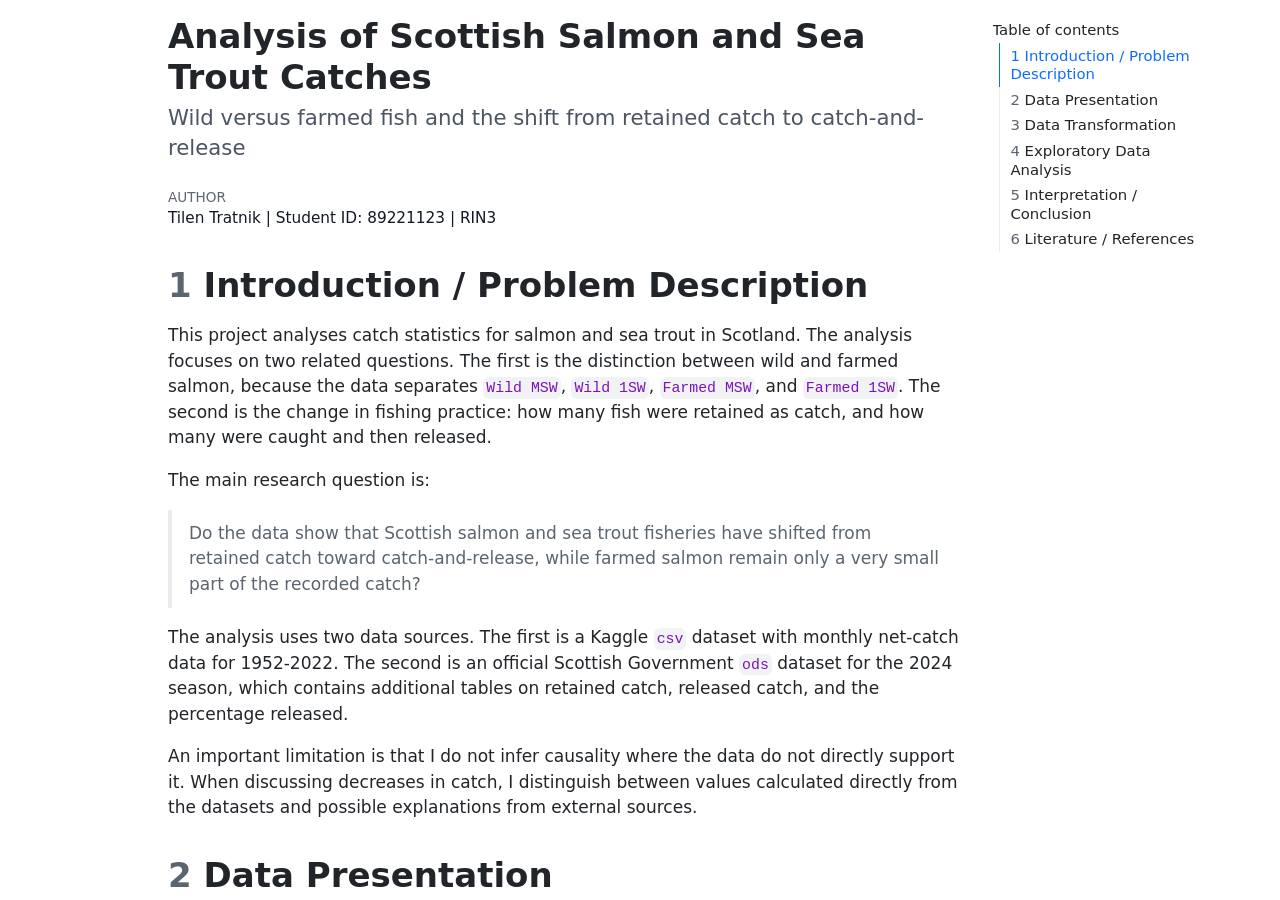
==== Project/index.html @ 64d8a629 "main-changes for netlify" ====
<!doctype html>
<html lang="en">
<head>
  <meta charset="utf-8">
  <meta name="viewport" content="width=device-width, initial-scale=1">
  <meta http-equiv="refresh" content="0; url=Project.html">
  <link rel="canonical" href="Project.html">
  <title>Analysis of Scottish Salmon and Sea Trout Catches</title>
</head>
<body>
  <p>Opening <a href="Project.html">Analysis of Scottish Salmon and Sea Trout Catches</a>.</p>
</body>
</html>
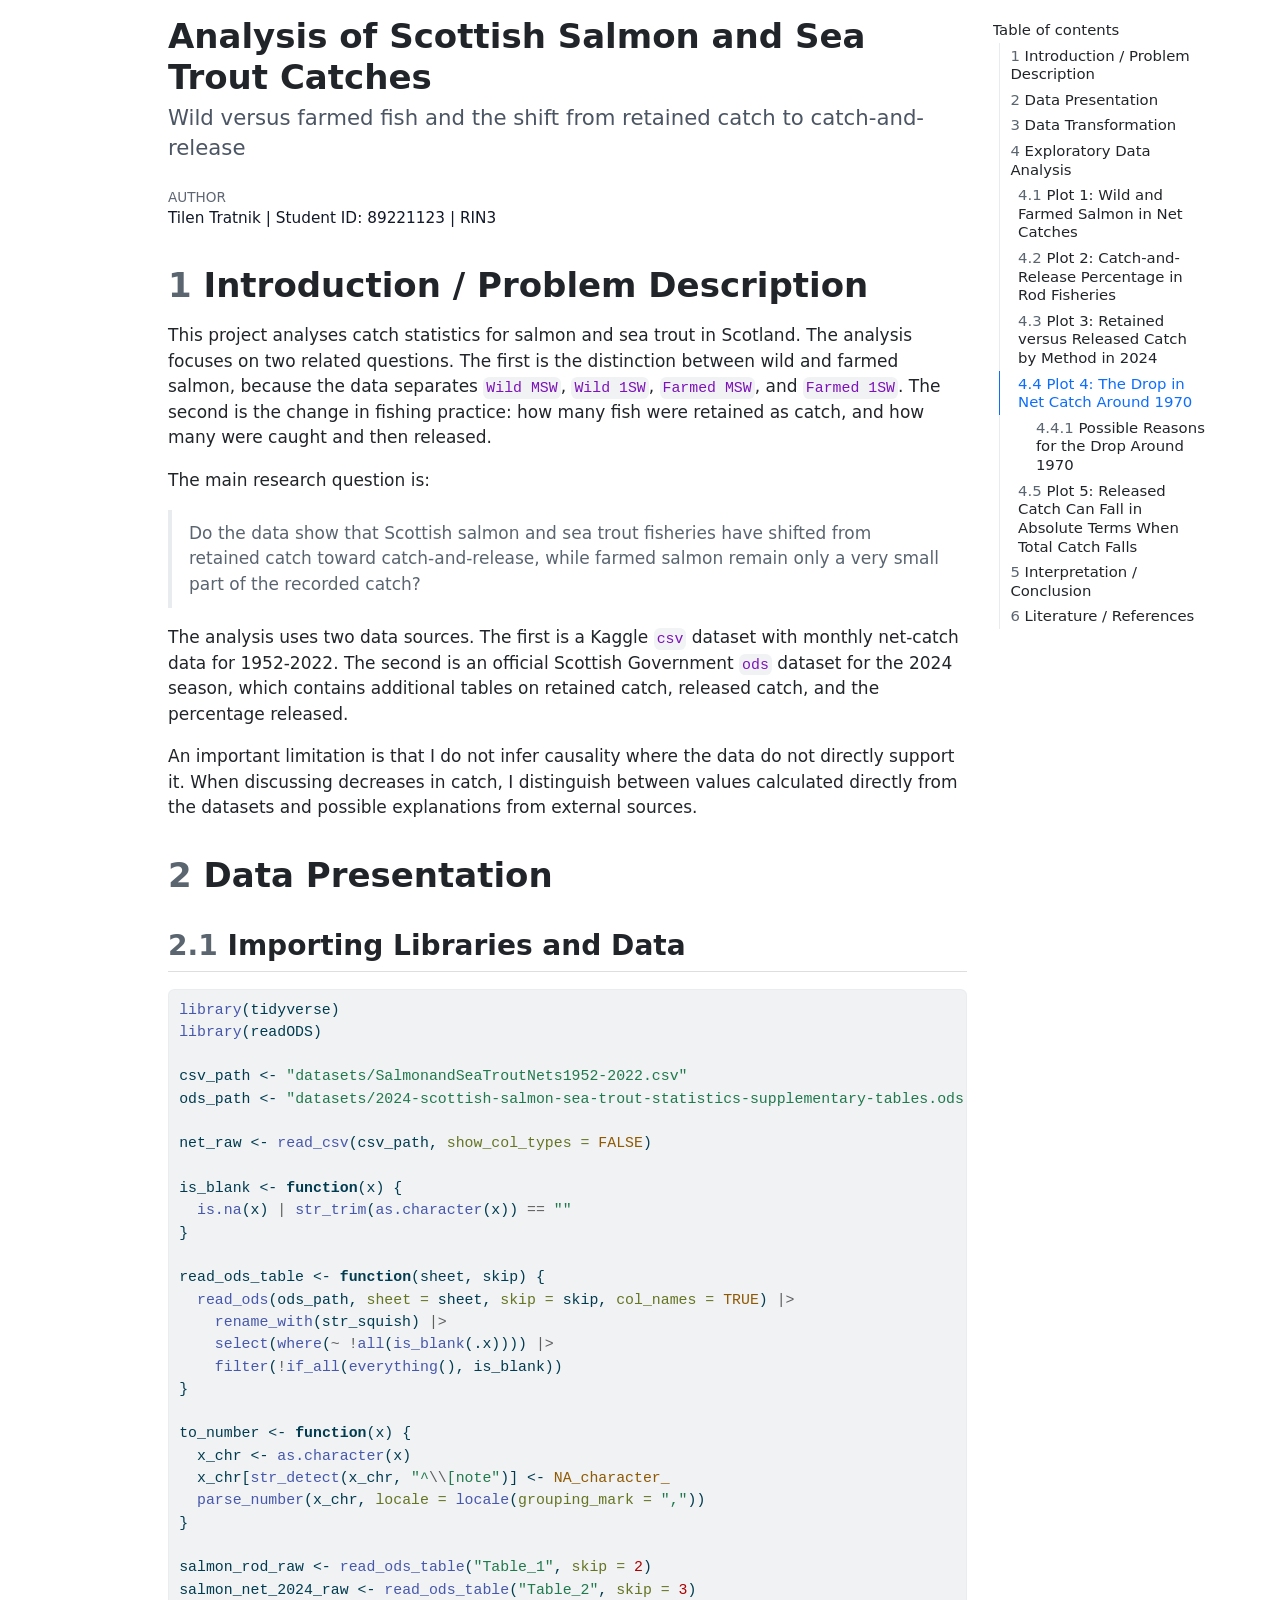
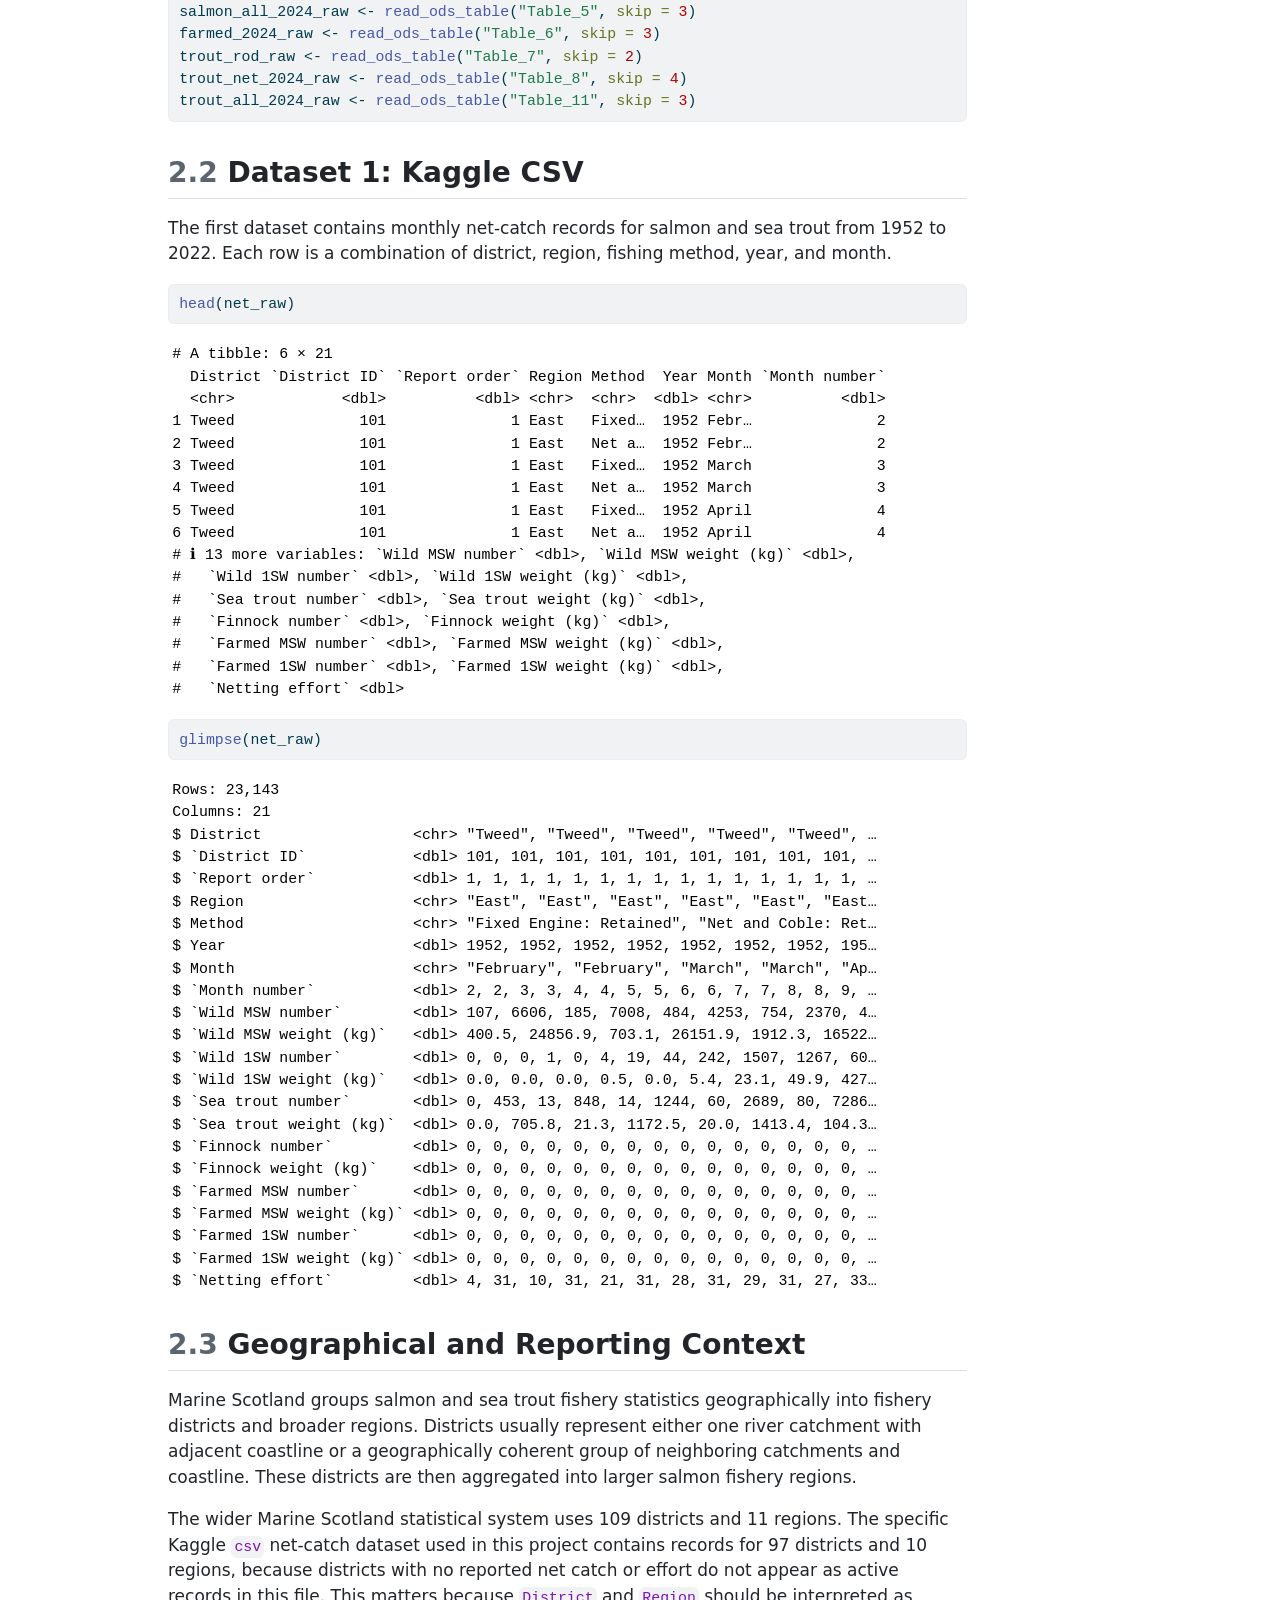
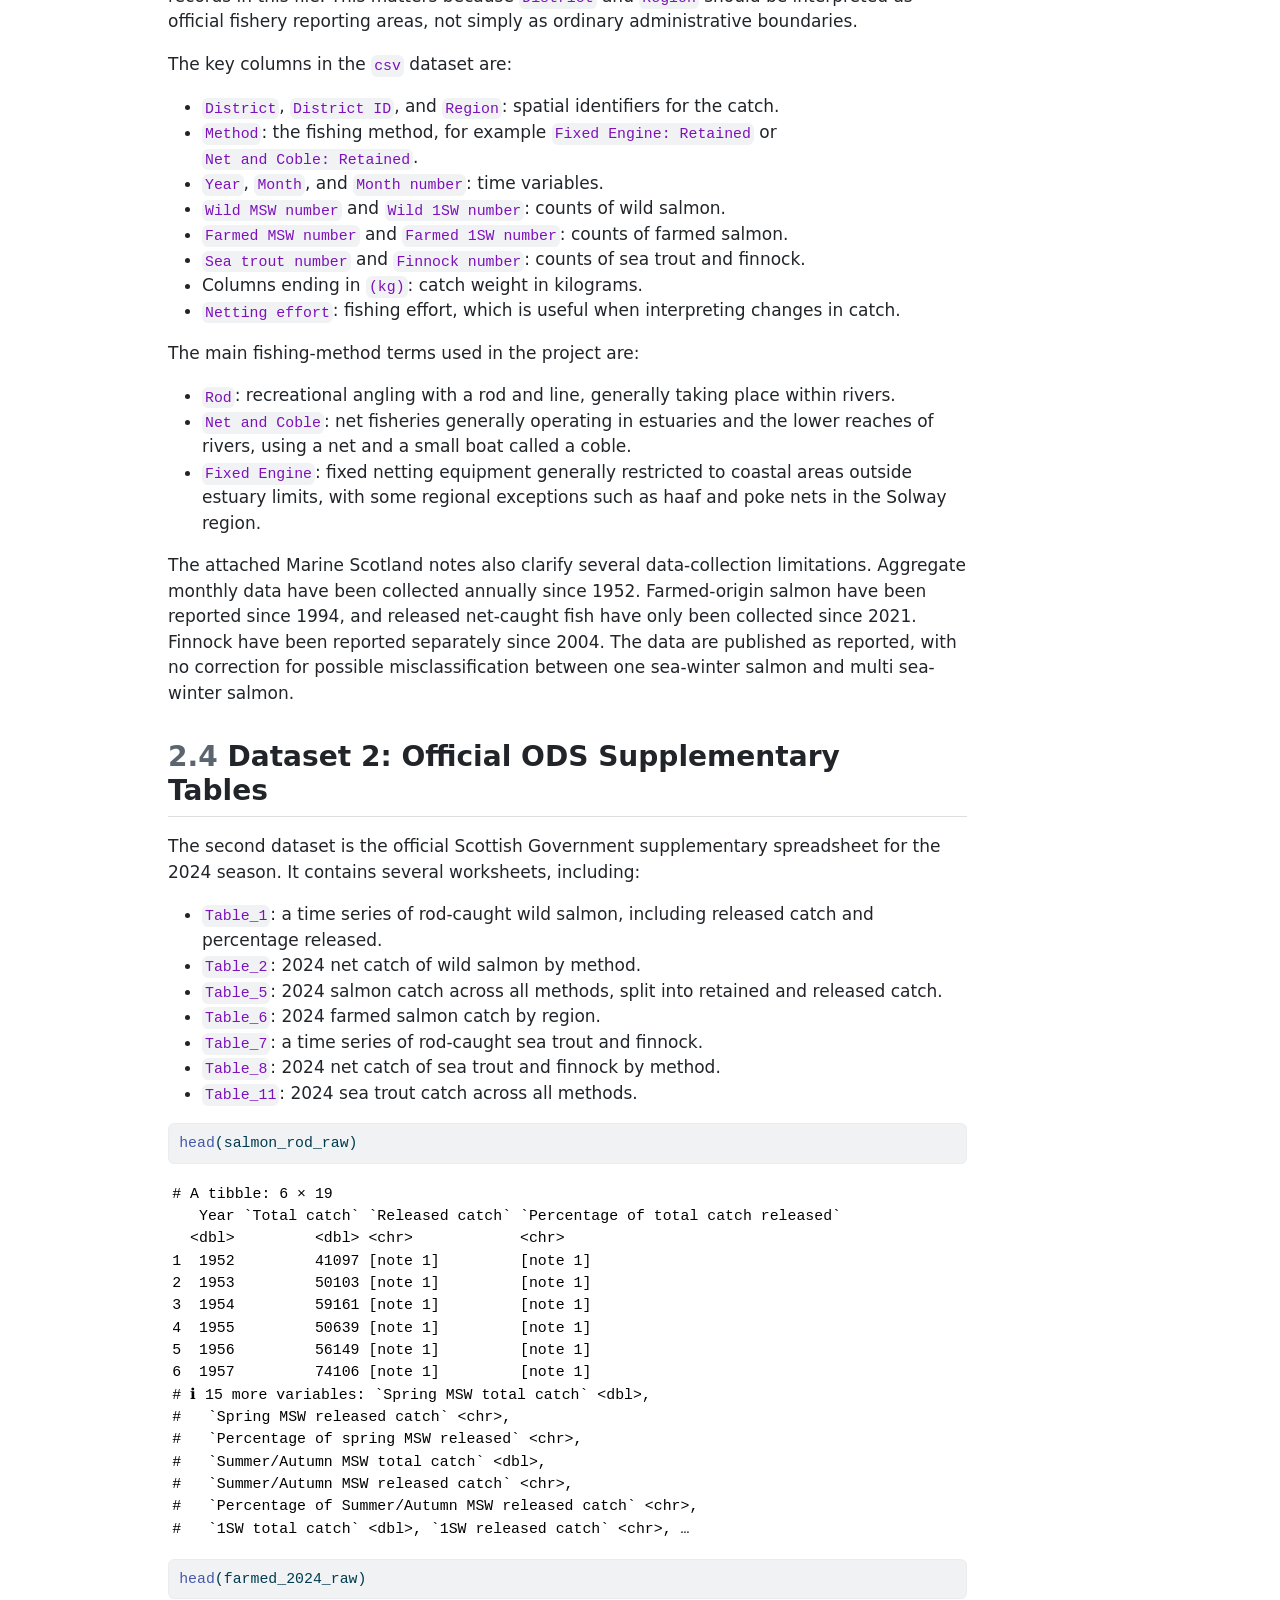
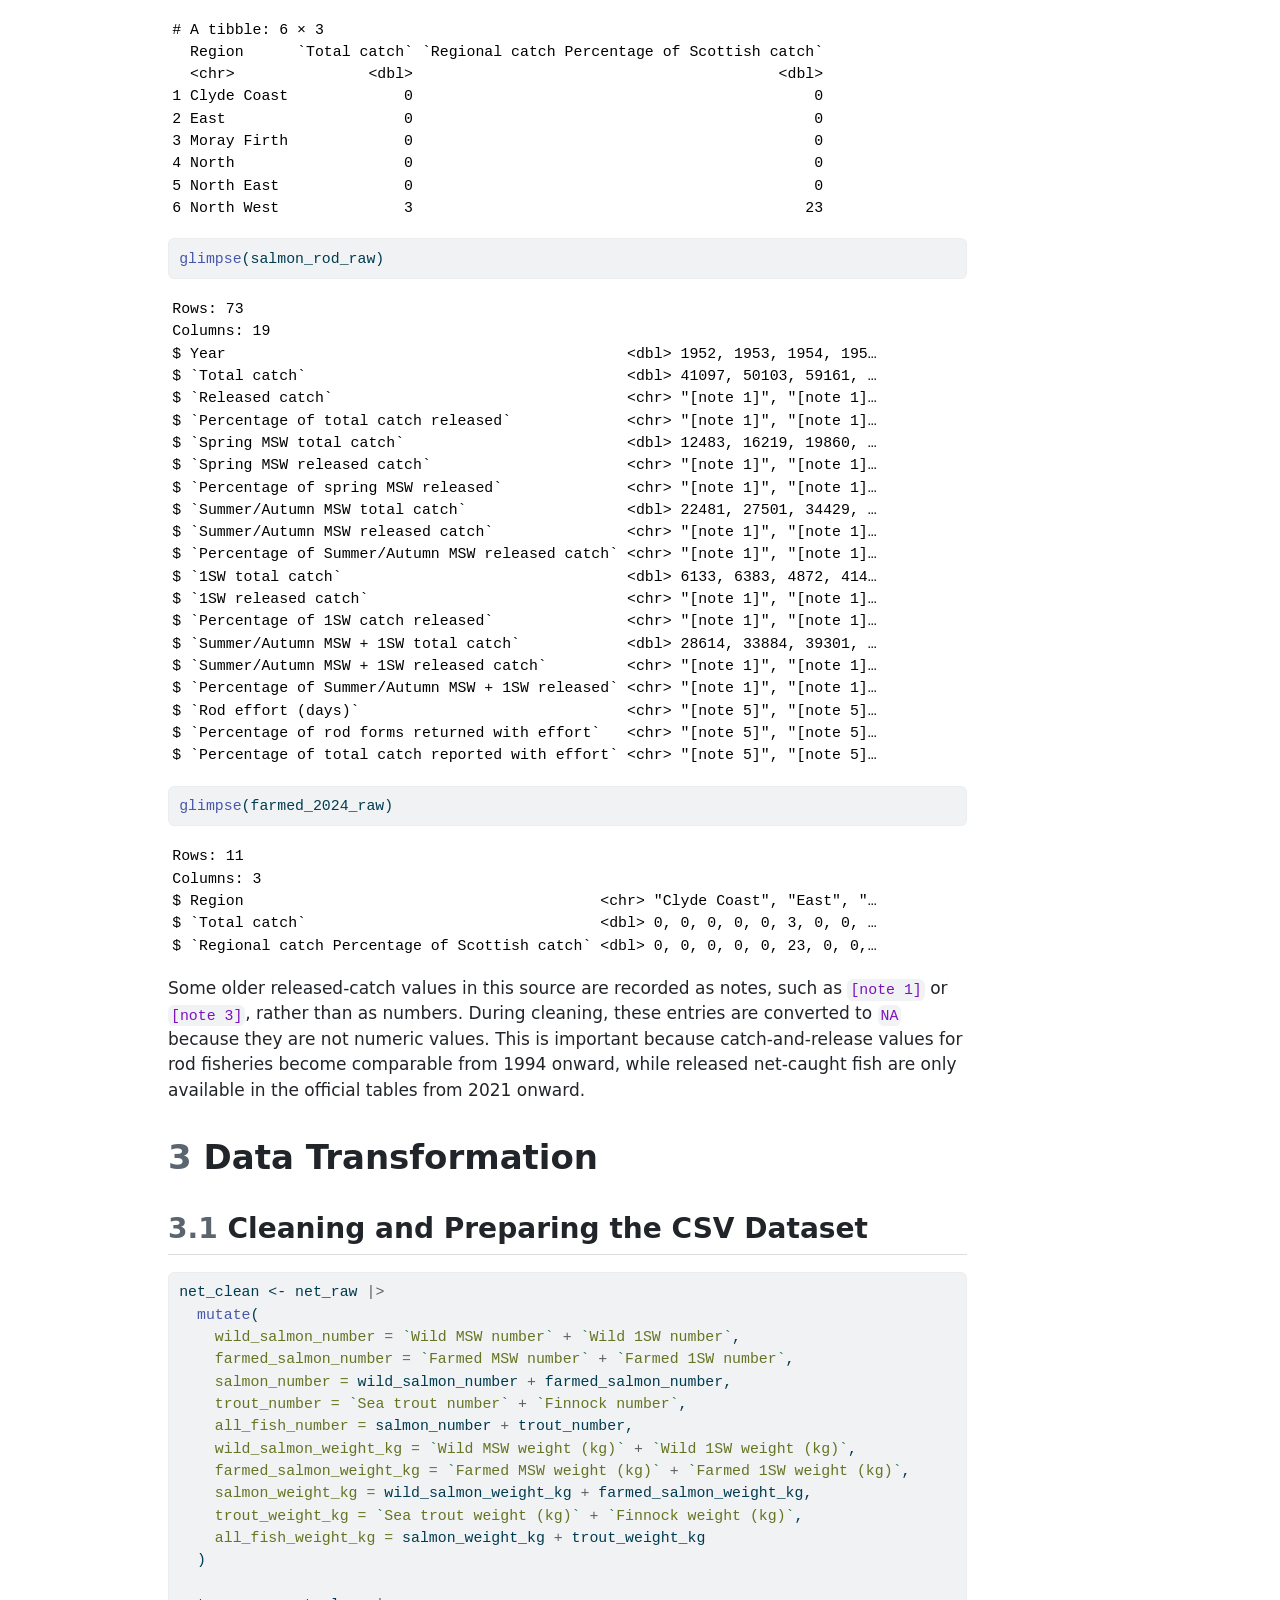
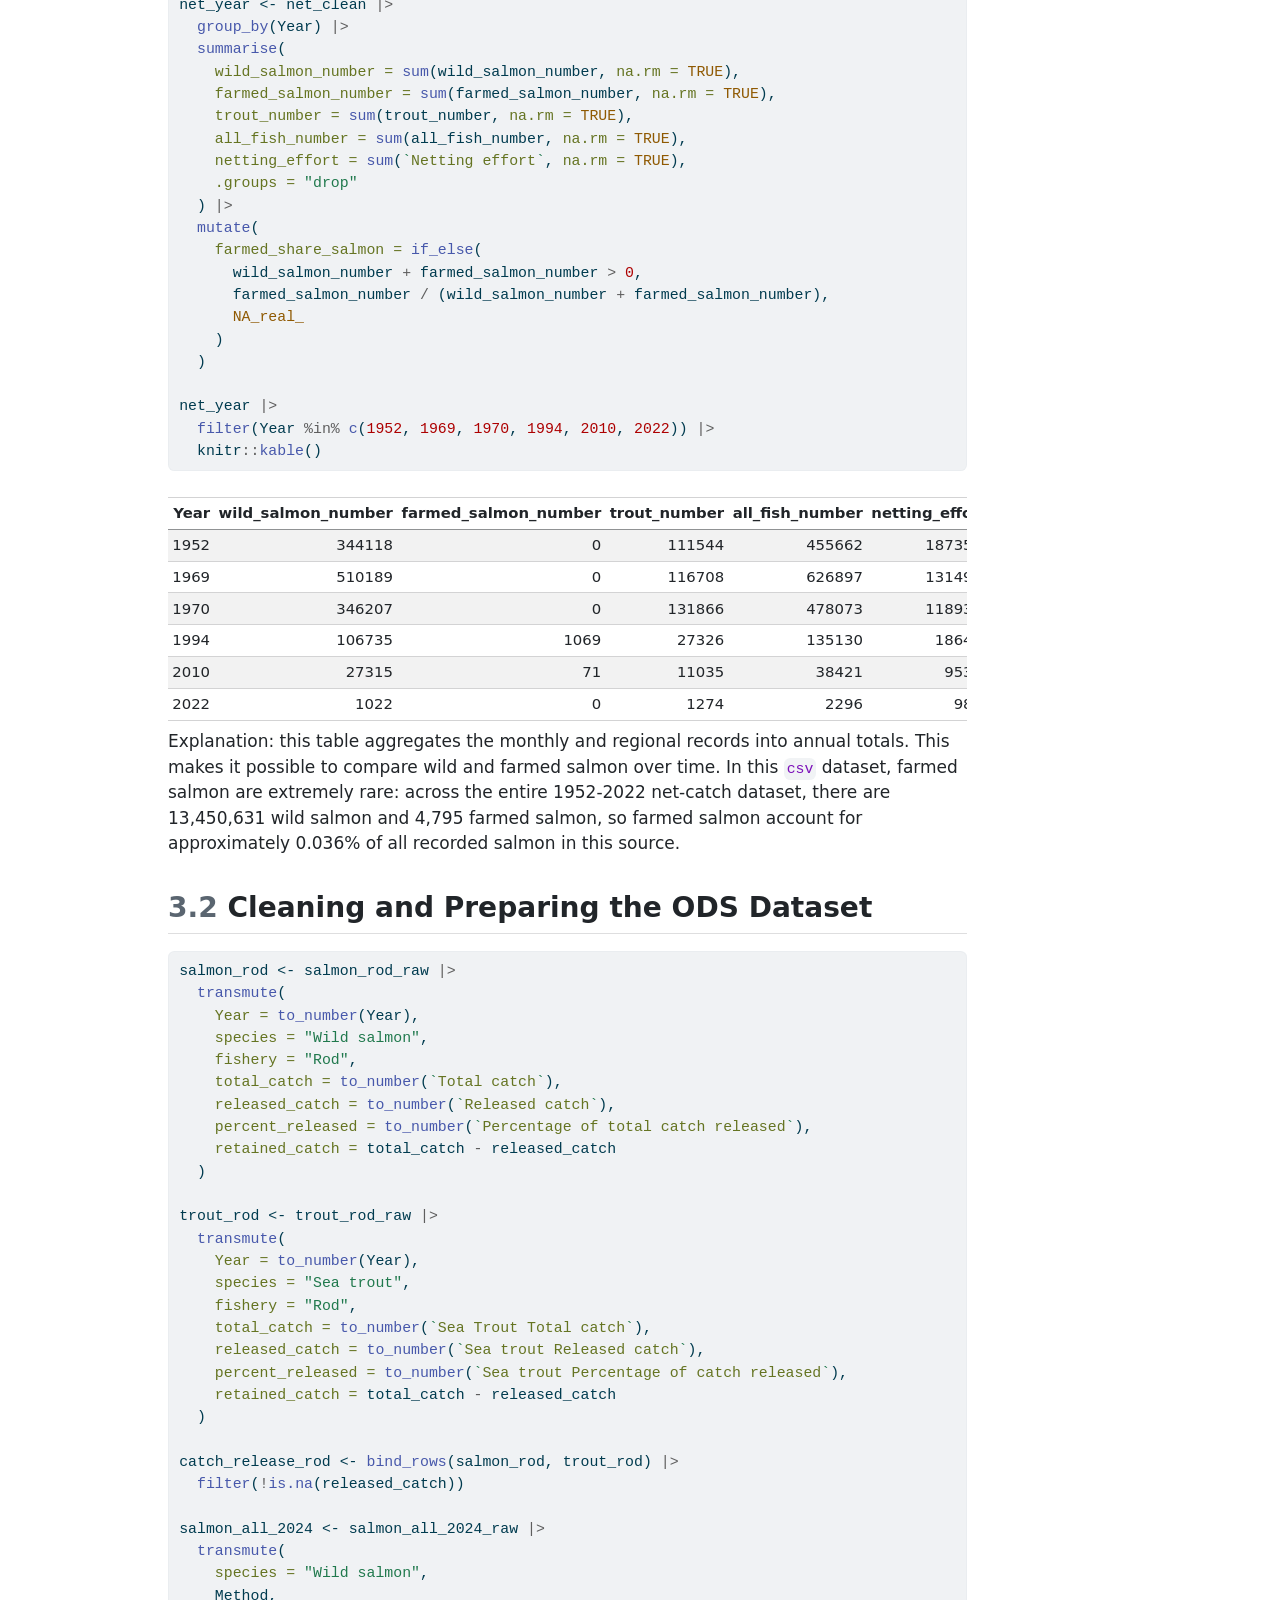
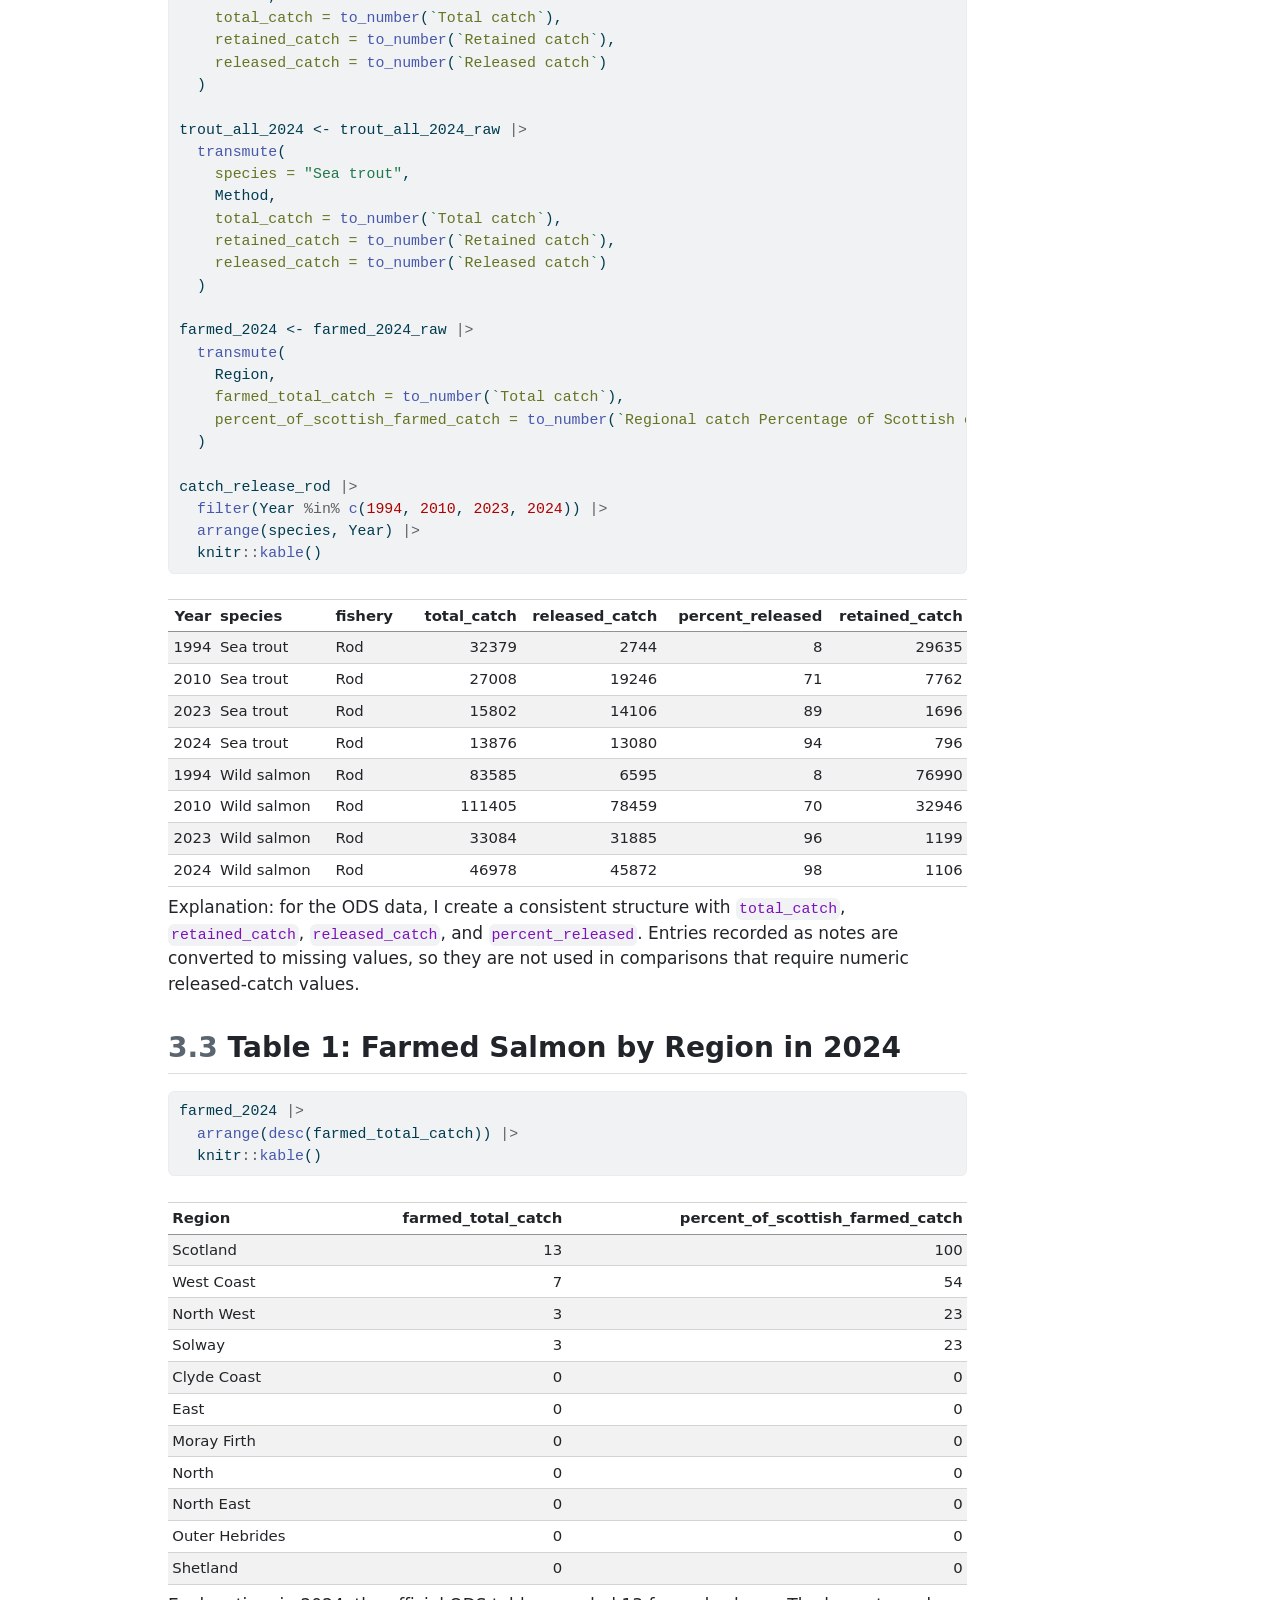
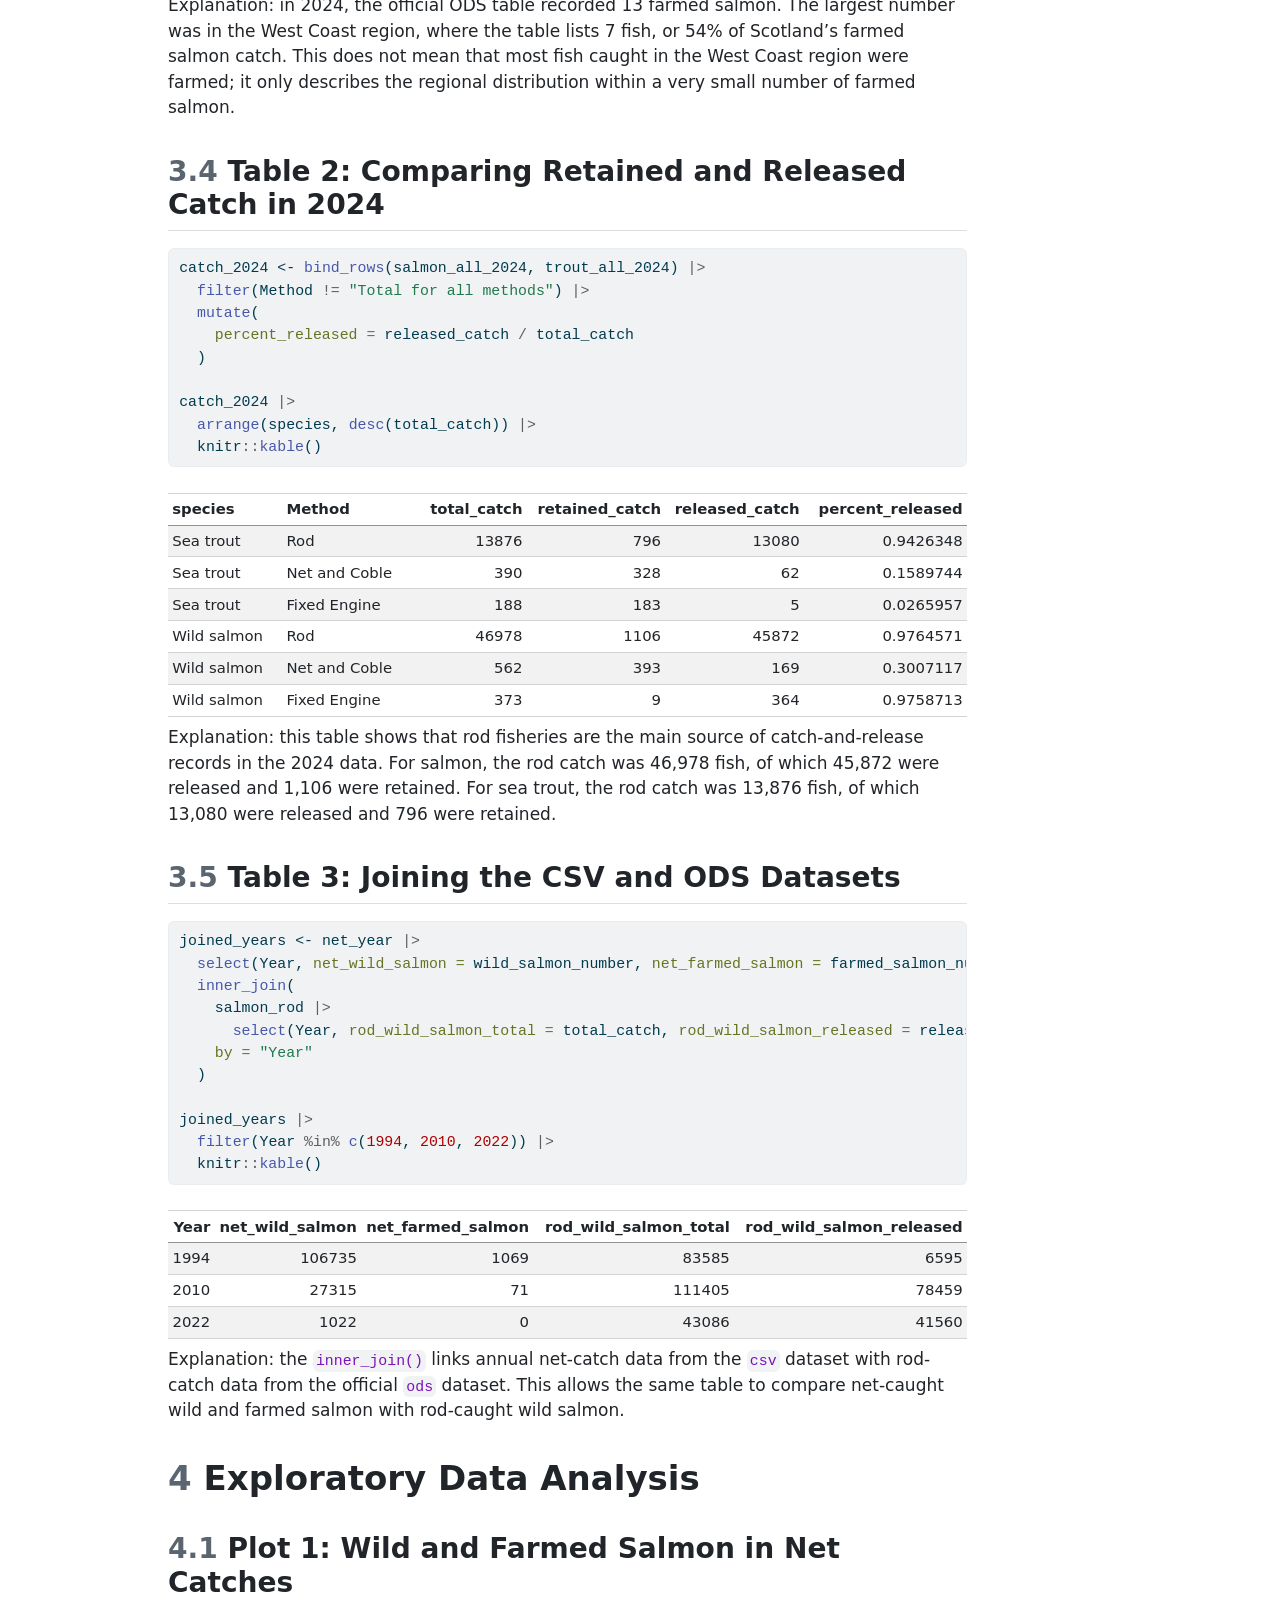
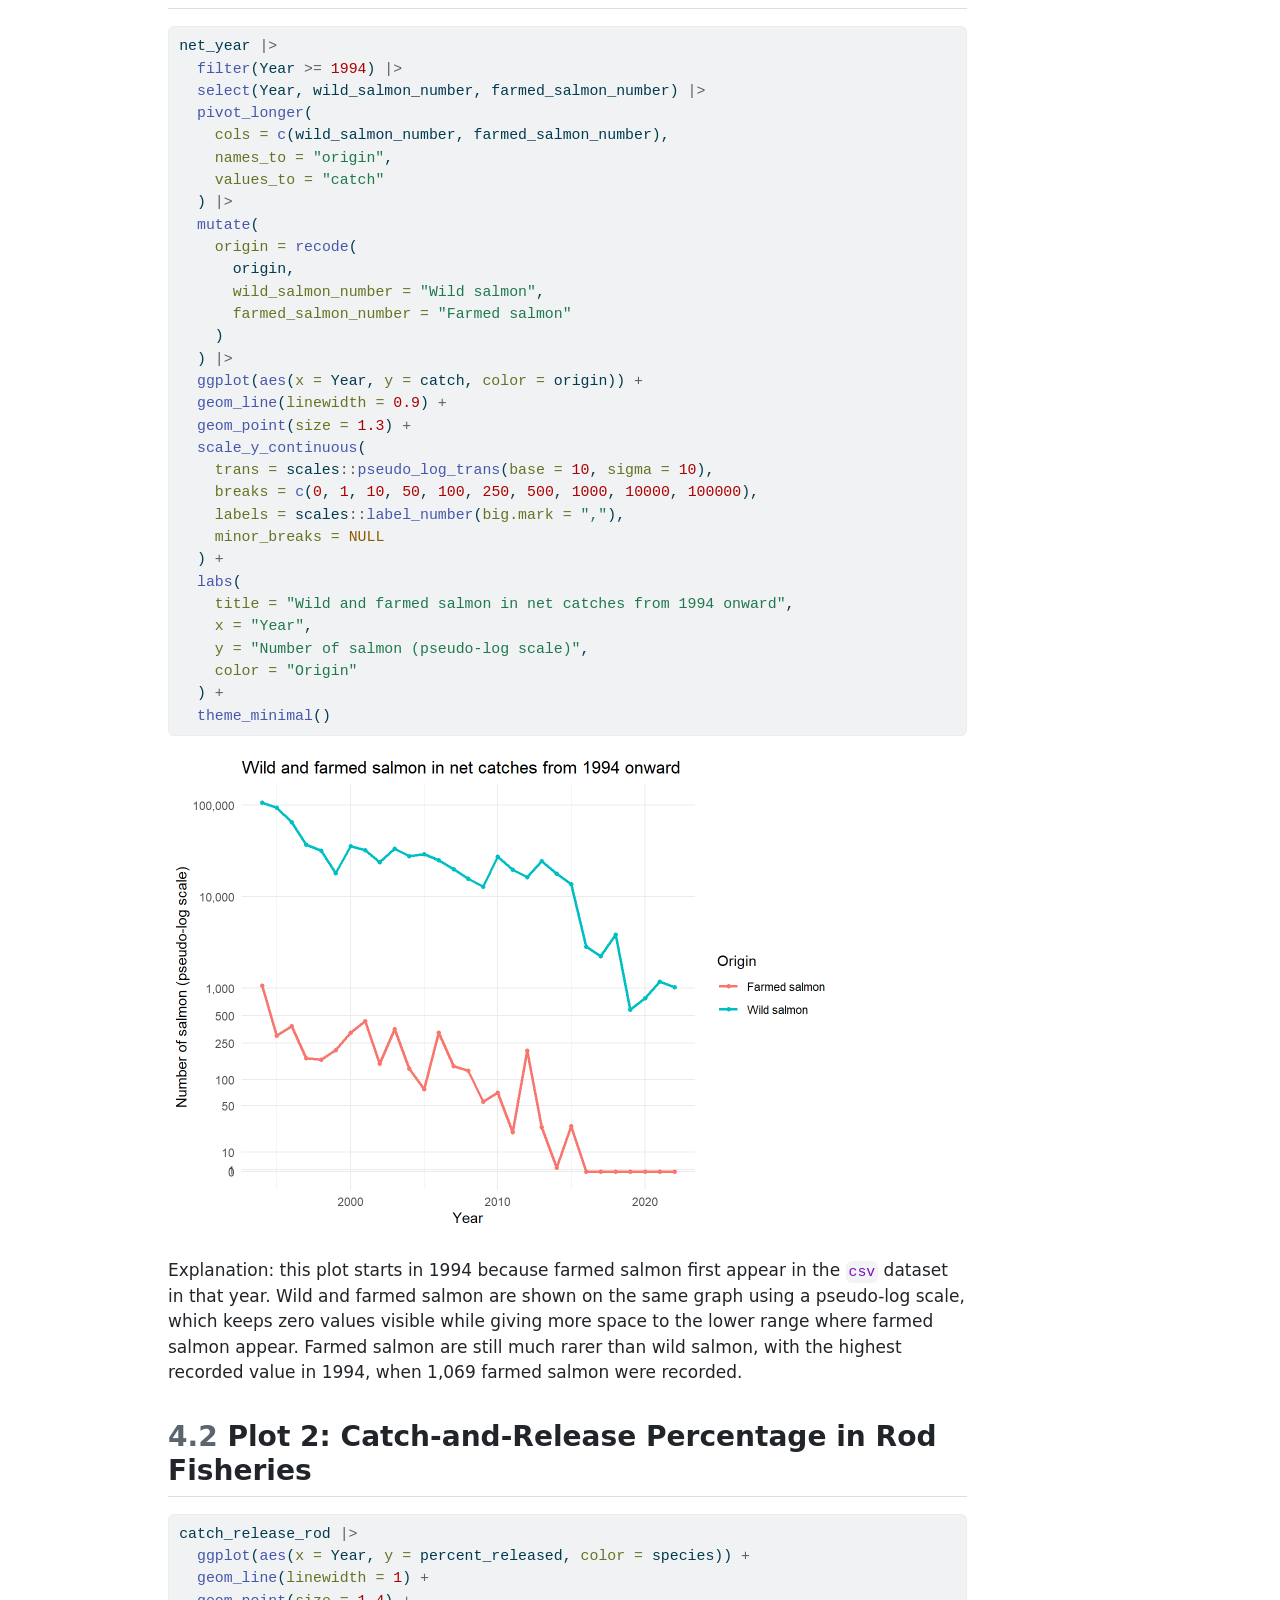
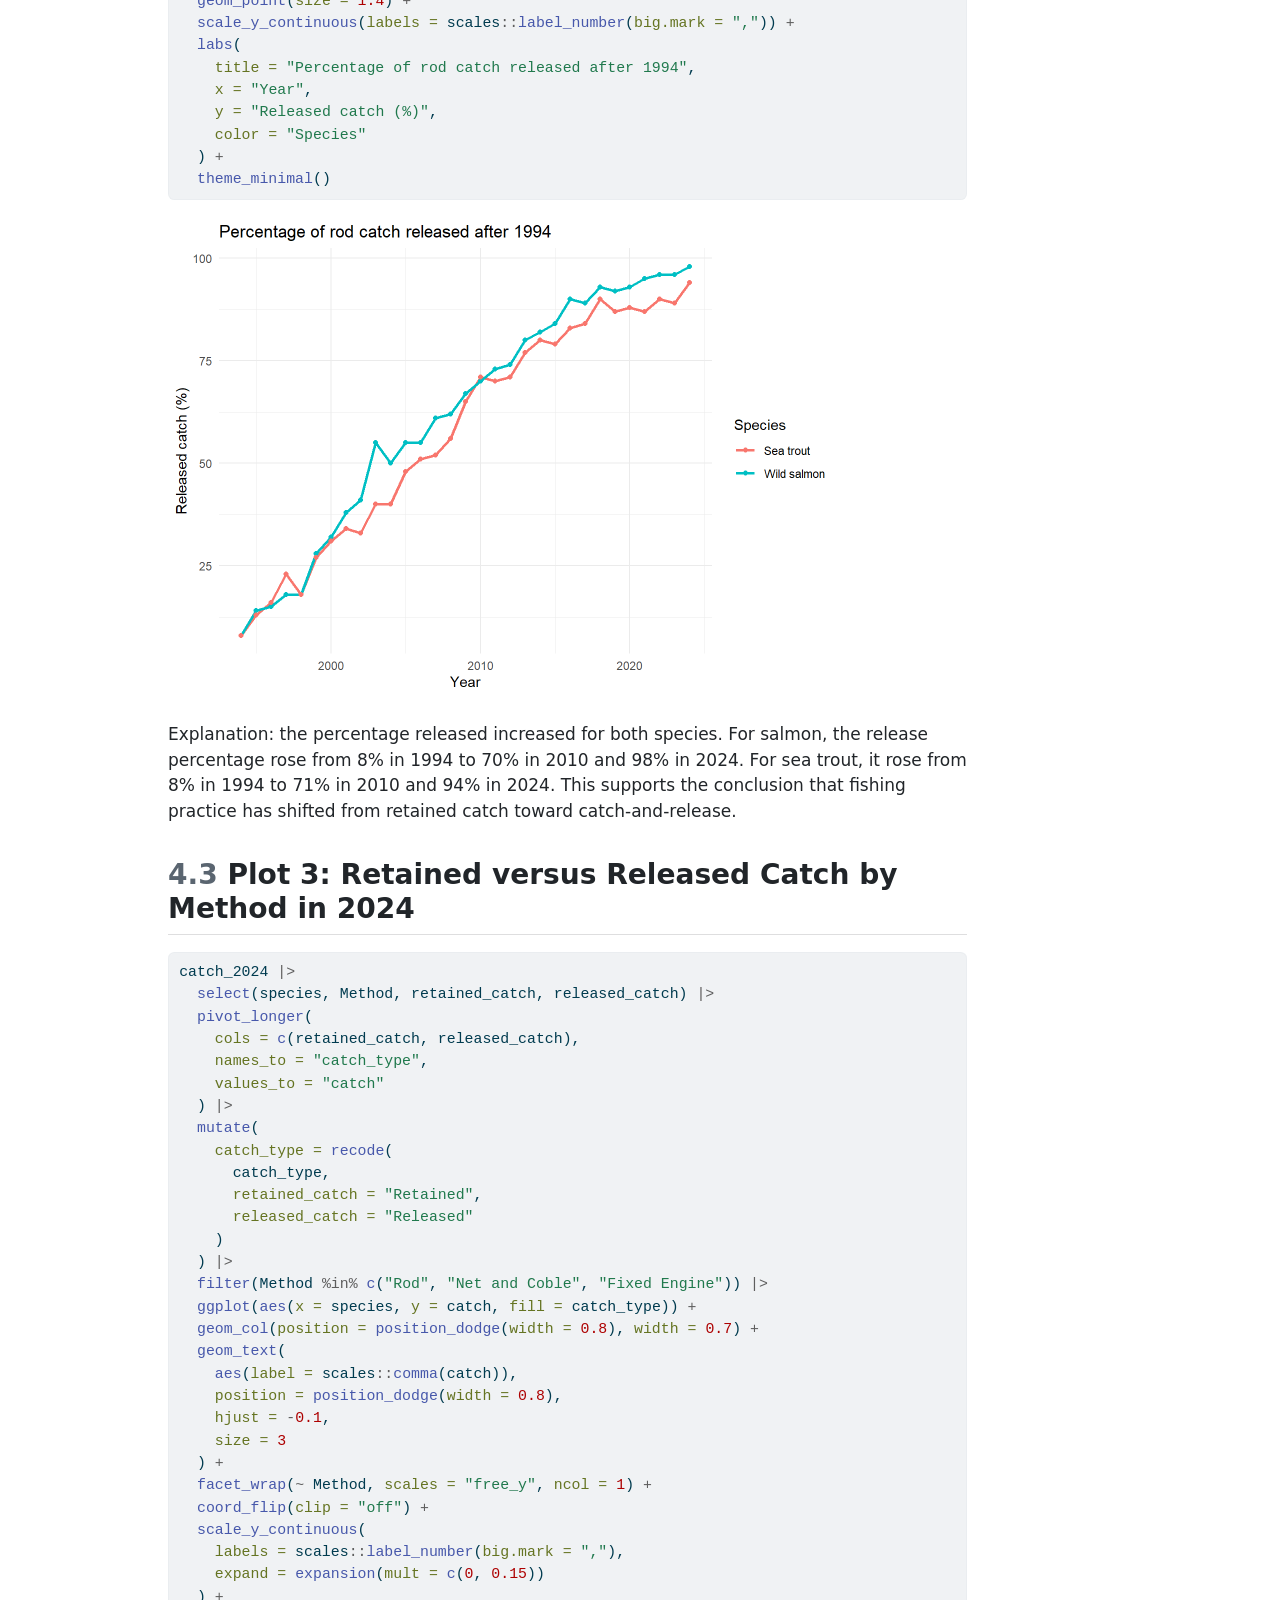
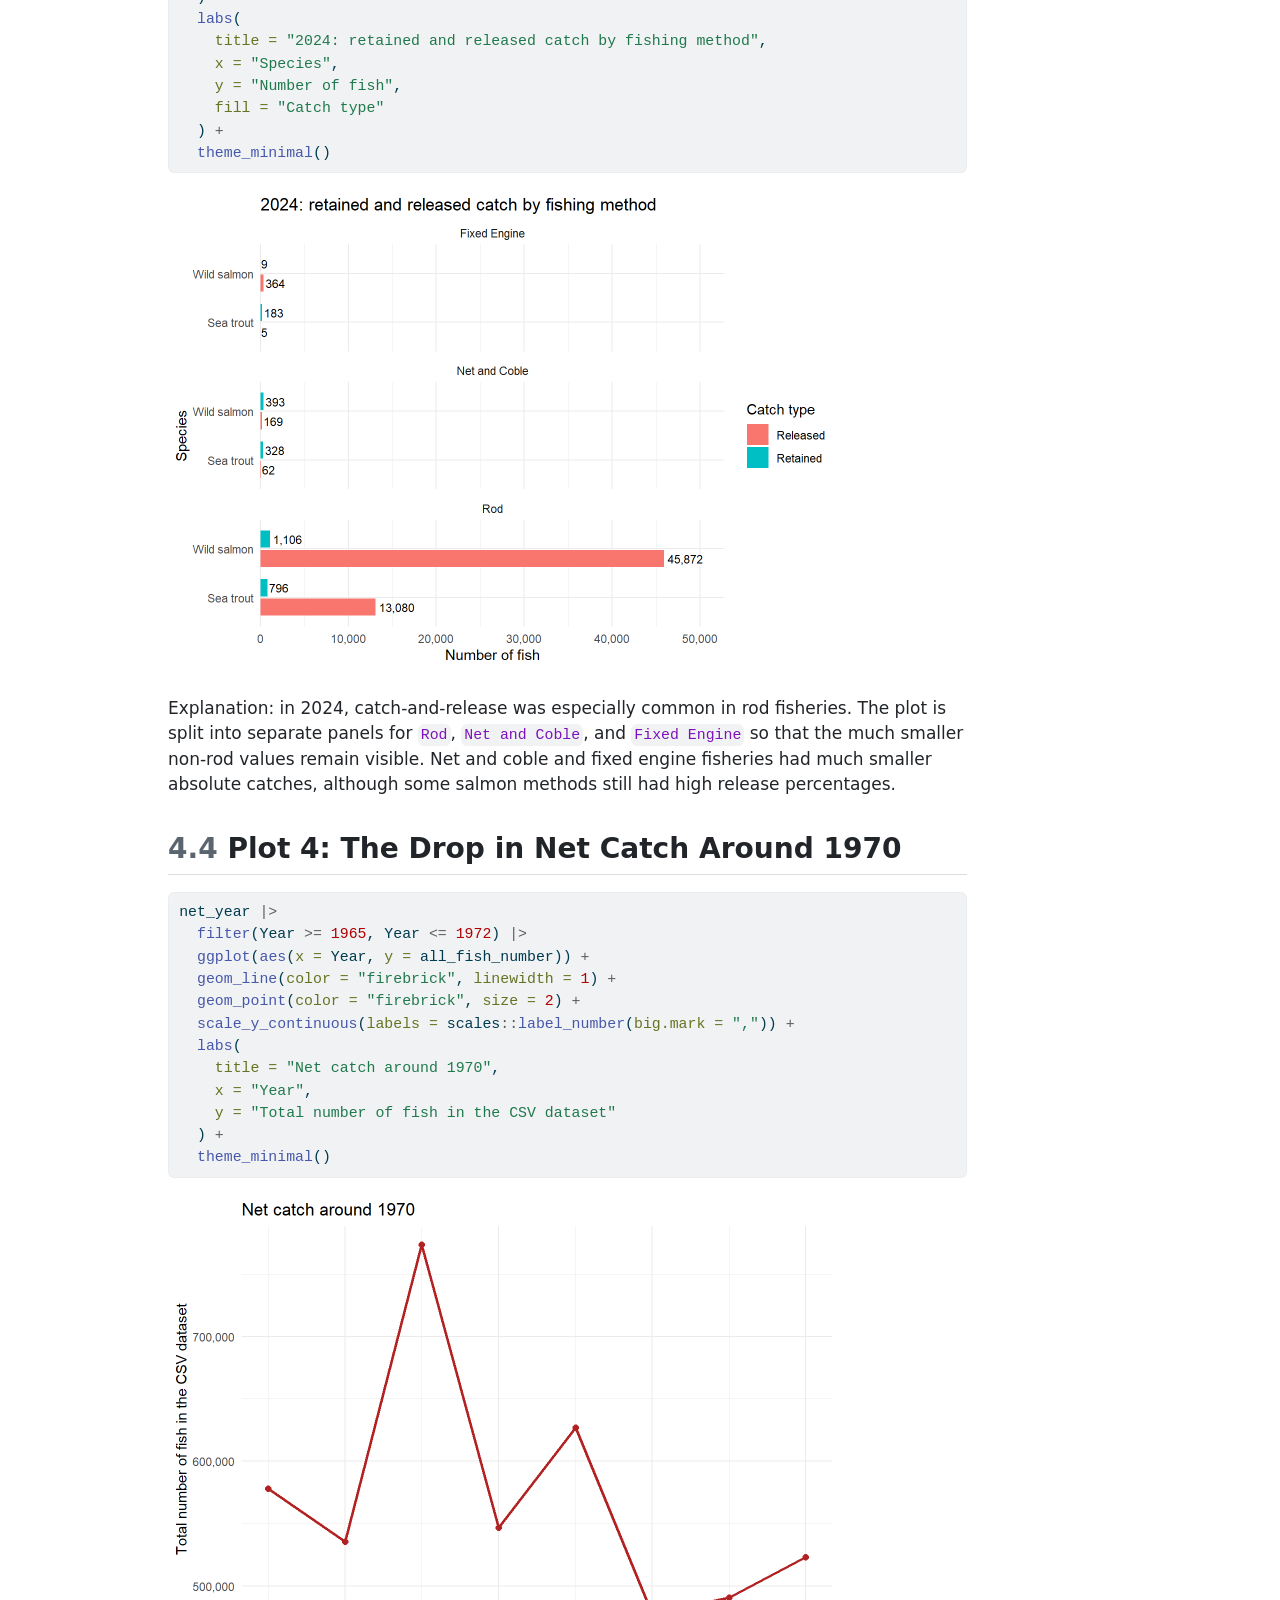
==== commit 272150e3: "main-removed pointer file" ====
--- a/Project/index.html
+++ b/Project/index.html
@@ -1,13 +1,1481 @@
-<!doctype html>
-<html lang="en">
-<head>
-  <meta charset="utf-8">
-  <meta name="viewport" content="width=device-width, initial-scale=1">
-  <meta http-equiv="refresh" content="0; url=Project.html">
-  <link rel="canonical" href="Project.html">
-  <title>Analysis of Scottish Salmon and Sea Trout Catches</title>
+<!DOCTYPE html>
+<html xmlns="http://www.w3.org/1999/xhtml" lang="en" xml:lang="en"><head>
+
+<meta charset="utf-8">
+<meta name="generator" content="quarto-1.9.37">
+
+<meta name="viewport" content="width=device-width, initial-scale=1.0, user-scalable=yes">
+
+<meta name="author" content="Tilen Tratnik | Student ID: 89221123 | RIN3">
+
+<title>Analysis of Scottish Salmon and Sea Trout Catches</title>
+<style>
+/* Default styles provided by pandoc.
+** See https://pandoc.org/MANUAL.html#variables-for-html for config info.
+*/
+code{white-space: pre-wrap;}
+span.smallcaps{font-variant: small-caps;}
+div.columns{display: flex; gap: min(4vw, 1.5em);}
+div.column{flex: auto; overflow-x: auto;}
+div.hanging-indent{margin-left: 1.5em; text-indent: -1.5em;}
+ul.task-list{list-style: none;}
+ul.task-list li input[type="checkbox"] {
+  width: 0.8em;
+  margin: 0 0.8em 0.2em -1em; /* quarto-specific, see https://github.com/quarto-dev/quarto-cli/issues/4556 */ 
+  vertical-align: middle;
+}
+/* CSS for syntax highlighting */
+html { -webkit-text-size-adjust: 100%; }
+pre > code.sourceCode { white-space: pre; position: relative; }
+pre > code.sourceCode > span { display: inline-block; line-height: 1.25; }
+pre > code.sourceCode > span:empty { height: 1.2em; }
+.sourceCode { overflow: visible; }
+code.sourceCode > span { color: inherit; text-decoration: inherit; }
+div.sourceCode { margin: 1em 0; }
+pre.sourceCode { margin: 0; }
+@media screen {
+div.sourceCode { overflow: auto; }
+}
+@media print {
+pre > code.sourceCode { white-space: pre-wrap; }
+pre > code.sourceCode > span { text-indent: -5em; padding-left: 5em; }
+}
+pre.numberSource code
+  { counter-reset: source-line 0; }
+pre.numberSource code > span
+  { position: relative; left: -4em; counter-increment: source-line; }
+pre.numberSource code > span > a:first-child::before
+  { content: counter(source-line);
+    position: relative; left: -1em; text-align: right; vertical-align: baseline;
+    border: none; display: inline-block;
+    -webkit-touch-callout: none; -webkit-user-select: none;
+    -khtml-user-select: none; -moz-user-select: none;
+    -ms-user-select: none; user-select: none;
+    padding: 0 4px; width: 4em;
+  }
+pre.numberSource { margin-left: 3em;  padding-left: 4px; }
+@media screen {
+pre > code.sourceCode > span > a:first-child::before { text-decoration: underline; }
+}
+</style>
+
+
+<script src="Project_files/libs/clipboard/clipboard.min.js"></script>
+<script src="Project_files/libs/quarto-html/quarto.js" type="module"></script>
+<script src="Project_files/libs/quarto-html/tabsets/tabsets.js" type="module"></script>
+<script src="Project_files/libs/quarto-html/popper.min.js"></script>
+<script src="Project_files/libs/quarto-html/tippy.umd.min.js"></script>
+<script src="Project_files/libs/quarto-html/anchor.min.js"></script>
+<link href="Project_files/libs/quarto-html/tippy.css" rel="stylesheet">
+<link href="Project_files/libs/quarto-html/quarto-syntax-highlighting-7f8f88aac4f3542376d5c11b86a4c14d.css" rel="stylesheet" id="quarto-text-highlighting-styles">
+<script src="Project_files/libs/bootstrap/bootstrap.min.js"></script>
+<link href="Project_files/libs/bootstrap/bootstrap-icons.css" rel="stylesheet">
+<link href="Project_files/libs/bootstrap/bootstrap-efbb37e9afcc02144ebbc7afd12a776f.min.css" rel="stylesheet" append-hash="true" id="quarto-bootstrap" data-mode="light">
+
+
+<link rel="stylesheet" href="styles.css">
 </head>
-<body>
-  <p>Opening <a href="Project.html">Analysis of Scottish Salmon and Sea Trout Catches</a>.</p>
-</body>
-</html>
+
+<body class="quarto-light">
+
+<div id="quarto-content" class="page-columns page-rows-contents page-layout-article">
+<div id="quarto-margin-sidebar" class="sidebar margin-sidebar">
+  <nav id="TOC" role="doc-toc" class="toc-active">
+    <h2 id="toc-title">Table of contents</h2>
+   
+  <ul>
+  <li><a href="#introduction-problem-description" id="toc-introduction-problem-description" class="nav-link active" data-scroll-target="#introduction-problem-description"><span class="header-section-number">1</span> Introduction / Problem Description</a></li>
+  <li><a href="#data-presentation" id="toc-data-presentation" class="nav-link" data-scroll-target="#data-presentation"><span class="header-section-number">2</span> Data Presentation</a>
+  <ul class="collapse">
+  <li><a href="#importing-libraries-and-data" id="toc-importing-libraries-and-data" class="nav-link" data-scroll-target="#importing-libraries-and-data"><span class="header-section-number">2.1</span> Importing Libraries and Data</a></li>
+  <li><a href="#dataset-1-kaggle-csv" id="toc-dataset-1-kaggle-csv" class="nav-link" data-scroll-target="#dataset-1-kaggle-csv"><span class="header-section-number">2.2</span> Dataset 1: Kaggle CSV</a></li>
+  <li><a href="#geographical-and-reporting-context" id="toc-geographical-and-reporting-context" class="nav-link" data-scroll-target="#geographical-and-reporting-context"><span class="header-section-number">2.3</span> Geographical and Reporting Context</a></li>
+  <li><a href="#dataset-2-official-ods-supplementary-tables" id="toc-dataset-2-official-ods-supplementary-tables" class="nav-link" data-scroll-target="#dataset-2-official-ods-supplementary-tables"><span class="header-section-number">2.4</span> Dataset 2: Official ODS Supplementary Tables</a></li>
+  </ul></li>
+  <li><a href="#data-transformation" id="toc-data-transformation" class="nav-link" data-scroll-target="#data-transformation"><span class="header-section-number">3</span> Data Transformation</a>
+  <ul class="collapse">
+  <li><a href="#cleaning-and-preparing-the-csv-dataset" id="toc-cleaning-and-preparing-the-csv-dataset" class="nav-link" data-scroll-target="#cleaning-and-preparing-the-csv-dataset"><span class="header-section-number">3.1</span> Cleaning and Preparing the CSV Dataset</a></li>
+  <li><a href="#cleaning-and-preparing-the-ods-dataset" id="toc-cleaning-and-preparing-the-ods-dataset" class="nav-link" data-scroll-target="#cleaning-and-preparing-the-ods-dataset"><span class="header-section-number">3.2</span> Cleaning and Preparing the ODS Dataset</a></li>
+  <li><a href="#table-1-farmed-salmon-by-region-in-2024" id="toc-table-1-farmed-salmon-by-region-in-2024" class="nav-link" data-scroll-target="#table-1-farmed-salmon-by-region-in-2024"><span class="header-section-number">3.3</span> Table 1: Farmed Salmon by Region in 2024</a></li>
+  <li><a href="#table-2-comparing-retained-and-released-catch-in-2024" id="toc-table-2-comparing-retained-and-released-catch-in-2024" class="nav-link" data-scroll-target="#table-2-comparing-retained-and-released-catch-in-2024"><span class="header-section-number">3.4</span> Table 2: Comparing Retained and Released Catch in 2024</a></li>
+  <li><a href="#table-3-joining-the-csv-and-ods-datasets" id="toc-table-3-joining-the-csv-and-ods-datasets" class="nav-link" data-scroll-target="#table-3-joining-the-csv-and-ods-datasets"><span class="header-section-number">3.5</span> Table 3: Joining the CSV and ODS Datasets</a></li>
+  </ul></li>
+  <li><a href="#exploratory-data-analysis" id="toc-exploratory-data-analysis" class="nav-link" data-scroll-target="#exploratory-data-analysis"><span class="header-section-number">4</span> Exploratory Data Analysis</a>
+  <ul class="collapse">
+  <li><a href="#plot-1-wild-and-farmed-salmon-in-net-catches" id="toc-plot-1-wild-and-farmed-salmon-in-net-catches" class="nav-link" data-scroll-target="#plot-1-wild-and-farmed-salmon-in-net-catches"><span class="header-section-number">4.1</span> Plot 1: Wild and Farmed Salmon in Net Catches</a></li>
+  <li><a href="#plot-2-catch-and-release-percentage-in-rod-fisheries" id="toc-plot-2-catch-and-release-percentage-in-rod-fisheries" class="nav-link" data-scroll-target="#plot-2-catch-and-release-percentage-in-rod-fisheries"><span class="header-section-number">4.2</span> Plot 2: Catch-and-Release Percentage in Rod Fisheries</a></li>
+  <li><a href="#plot-3-retained-versus-released-catch-by-method-in-2024" id="toc-plot-3-retained-versus-released-catch-by-method-in-2024" class="nav-link" data-scroll-target="#plot-3-retained-versus-released-catch-by-method-in-2024"><span class="header-section-number">4.3</span> Plot 3: Retained versus Released Catch by Method in 2024</a></li>
+  <li><a href="#plot-4-the-drop-in-net-catch-around-1970" id="toc-plot-4-the-drop-in-net-catch-around-1970" class="nav-link" data-scroll-target="#plot-4-the-drop-in-net-catch-around-1970"><span class="header-section-number">4.4</span> Plot 4: The Drop in Net Catch Around 1970</a>
+  <ul class="collapse">
+  <li><a href="#possible-reasons-for-the-drop-around-1970" id="toc-possible-reasons-for-the-drop-around-1970" class="nav-link" data-scroll-target="#possible-reasons-for-the-drop-around-1970"><span class="header-section-number">4.4.1</span> Possible Reasons for the Drop Around 1970</a></li>
+  </ul></li>
+  <li><a href="#plot-5-released-catch-can-fall-in-absolute-terms-when-total-catch-falls" id="toc-plot-5-released-catch-can-fall-in-absolute-terms-when-total-catch-falls" class="nav-link" data-scroll-target="#plot-5-released-catch-can-fall-in-absolute-terms-when-total-catch-falls"><span class="header-section-number">4.5</span> Plot 5: Released Catch Can Fall in Absolute Terms When Total Catch Falls</a></li>
+  </ul></li>
+  <li><a href="#interpretation-conclusion" id="toc-interpretation-conclusion" class="nav-link" data-scroll-target="#interpretation-conclusion"><span class="header-section-number">5</span> Interpretation / Conclusion</a></li>
+  <li><a href="#literature-references" id="toc-literature-references" class="nav-link" data-scroll-target="#literature-references"><span class="header-section-number">6</span> Literature / References</a></li>
+  </ul>
+</nav>
+</div>
+<main class="content" id="quarto-document-content">
+
+<header id="title-block-header" class="quarto-title-block default">
+<div class="quarto-title">
+<h1 class="title">Analysis of Scottish Salmon and Sea Trout Catches</h1>
+<p class="subtitle lead">Wild versus farmed fish and the shift from retained catch to catch-and-release</p>
+</div>
+
+
+
+<div class="quarto-title-meta">
+
+    <div>
+    <div class="quarto-title-meta-heading">Author</div>
+    <div class="quarto-title-meta-contents">
+             <p>Tilen Tratnik | Student ID: 89221123 | RIN3 </p>
+          </div>
+  </div>
+    
+  
+    
+  </div>
+  
+
+
+</header>
+
+
+<section id="introduction-problem-description" class="level1" data-number="1">
+<h1 data-number="1"><span class="header-section-number">1</span> Introduction / Problem Description</h1>
+<p>This project analyses catch statistics for salmon and sea trout in Scotland. The analysis focuses on two related questions. The first is the distinction between wild and farmed salmon, because the data separates <code>Wild MSW</code>, <code>Wild 1SW</code>, <code>Farmed MSW</code>, and <code>Farmed 1SW</code>. The second is the change in fishing practice: how many fish were retained as catch, and how many were caught and then released.</p>
+<p>The main research question is:</p>
+<blockquote class="blockquote">
+<p>Do the data show that Scottish salmon and sea trout fisheries have shifted from retained catch toward catch-and-release, while farmed salmon remain only a very small part of the recorded catch?</p>
+</blockquote>
+<p>The analysis uses two data sources. The first is a Kaggle <code>csv</code> dataset with monthly net-catch data for 1952-2022. The second is an official Scottish Government <code>ods</code> dataset for the 2024 season, which contains additional tables on retained catch, released catch, and the percentage released.</p>
+<p>An important limitation is that I do not infer causality where the data do not directly support it. When discussing decreases in catch, I distinguish between values calculated directly from the datasets and possible explanations from external sources.</p>
+</section>
+<section id="data-presentation" class="level1" data-number="2">
+<h1 data-number="2"><span class="header-section-number">2</span> Data Presentation</h1>
+<section id="importing-libraries-and-data" class="level2" data-number="2.1">
+<h2 data-number="2.1" class="anchored" data-anchor-id="importing-libraries-and-data"><span class="header-section-number">2.1</span> Importing Libraries and Data</h2>
+<div class="cell">
+<div class="code-copy-outer-scaffold"><div class="sourceCode cell-code" id="cb1"><pre class="sourceCode r code-with-copy"><code class="sourceCode r"><span id="cb1-1"><a href="#cb1-1" aria-hidden="true" tabindex="-1"></a><span class="fu">library</span>(tidyverse)</span>
+<span id="cb1-2"><a href="#cb1-2" aria-hidden="true" tabindex="-1"></a><span class="fu">library</span>(readODS)</span>
+<span id="cb1-3"><a href="#cb1-3" aria-hidden="true" tabindex="-1"></a></span>
+<span id="cb1-4"><a href="#cb1-4" aria-hidden="true" tabindex="-1"></a>csv_path <span class="ot">&lt;-</span> <span class="st">"datasets/SalmonandSeaTroutNets1952-2022.csv"</span></span>
+<span id="cb1-5"><a href="#cb1-5" aria-hidden="true" tabindex="-1"></a>ods_path <span class="ot">&lt;-</span> <span class="st">"datasets/2024-scottish-salmon-sea-trout-statistics-supplementary-tables.ods"</span></span>
+<span id="cb1-6"><a href="#cb1-6" aria-hidden="true" tabindex="-1"></a></span>
+<span id="cb1-7"><a href="#cb1-7" aria-hidden="true" tabindex="-1"></a>net_raw <span class="ot">&lt;-</span> <span class="fu">read_csv</span>(csv_path, <span class="at">show_col_types =</span> <span class="cn">FALSE</span>)</span>
+<span id="cb1-8"><a href="#cb1-8" aria-hidden="true" tabindex="-1"></a></span>
+<span id="cb1-9"><a href="#cb1-9" aria-hidden="true" tabindex="-1"></a>is_blank <span class="ot">&lt;-</span> <span class="cf">function</span>(x) {</span>
+<span id="cb1-10"><a href="#cb1-10" aria-hidden="true" tabindex="-1"></a>  <span class="fu">is.na</span>(x) <span class="sc">|</span> <span class="fu">str_trim</span>(<span class="fu">as.character</span>(x)) <span class="sc">==</span> <span class="st">""</span></span>
+<span id="cb1-11"><a href="#cb1-11" aria-hidden="true" tabindex="-1"></a>}</span>
+<span id="cb1-12"><a href="#cb1-12" aria-hidden="true" tabindex="-1"></a></span>
+<span id="cb1-13"><a href="#cb1-13" aria-hidden="true" tabindex="-1"></a>read_ods_table <span class="ot">&lt;-</span> <span class="cf">function</span>(sheet, skip) {</span>
+<span id="cb1-14"><a href="#cb1-14" aria-hidden="true" tabindex="-1"></a>  <span class="fu">read_ods</span>(ods_path, <span class="at">sheet =</span> sheet, <span class="at">skip =</span> skip, <span class="at">col_names =</span> <span class="cn">TRUE</span>) <span class="sc">|&gt;</span></span>
+<span id="cb1-15"><a href="#cb1-15" aria-hidden="true" tabindex="-1"></a>    <span class="fu">rename_with</span>(str_squish) <span class="sc">|&gt;</span></span>
+<span id="cb1-16"><a href="#cb1-16" aria-hidden="true" tabindex="-1"></a>    <span class="fu">select</span>(<span class="fu">where</span>(<span class="sc">~</span> <span class="sc">!</span><span class="fu">all</span>(<span class="fu">is_blank</span>(.x)))) <span class="sc">|&gt;</span></span>
+<span id="cb1-17"><a href="#cb1-17" aria-hidden="true" tabindex="-1"></a>    <span class="fu">filter</span>(<span class="sc">!</span><span class="fu">if_all</span>(<span class="fu">everything</span>(), is_blank))</span>
+<span id="cb1-18"><a href="#cb1-18" aria-hidden="true" tabindex="-1"></a>}</span>
+<span id="cb1-19"><a href="#cb1-19" aria-hidden="true" tabindex="-1"></a></span>
+<span id="cb1-20"><a href="#cb1-20" aria-hidden="true" tabindex="-1"></a>to_number <span class="ot">&lt;-</span> <span class="cf">function</span>(x) {</span>
+<span id="cb1-21"><a href="#cb1-21" aria-hidden="true" tabindex="-1"></a>  x_chr <span class="ot">&lt;-</span> <span class="fu">as.character</span>(x)</span>
+<span id="cb1-22"><a href="#cb1-22" aria-hidden="true" tabindex="-1"></a>  x_chr[<span class="fu">str_detect</span>(x_chr, <span class="st">"^</span><span class="sc">\\</span><span class="st">[note"</span>)] <span class="ot">&lt;-</span> <span class="cn">NA_character_</span></span>
+<span id="cb1-23"><a href="#cb1-23" aria-hidden="true" tabindex="-1"></a>  <span class="fu">parse_number</span>(x_chr, <span class="at">locale =</span> <span class="fu">locale</span>(<span class="at">grouping_mark =</span> <span class="st">","</span>))</span>
+<span id="cb1-24"><a href="#cb1-24" aria-hidden="true" tabindex="-1"></a>}</span>
+<span id="cb1-25"><a href="#cb1-25" aria-hidden="true" tabindex="-1"></a></span>
+<span id="cb1-26"><a href="#cb1-26" aria-hidden="true" tabindex="-1"></a>salmon_rod_raw <span class="ot">&lt;-</span> <span class="fu">read_ods_table</span>(<span class="st">"Table_1"</span>, <span class="at">skip =</span> <span class="dv">2</span>)</span>
+<span id="cb1-27"><a href="#cb1-27" aria-hidden="true" tabindex="-1"></a>salmon_net_2024_raw <span class="ot">&lt;-</span> <span class="fu">read_ods_table</span>(<span class="st">"Table_2"</span>, <span class="at">skip =</span> <span class="dv">3</span>)</span>
+<span id="cb1-28"><a href="#cb1-28" aria-hidden="true" tabindex="-1"></a>salmon_all_2024_raw <span class="ot">&lt;-</span> <span class="fu">read_ods_table</span>(<span class="st">"Table_5"</span>, <span class="at">skip =</span> <span class="dv">3</span>)</span>
+<span id="cb1-29"><a href="#cb1-29" aria-hidden="true" tabindex="-1"></a>farmed_2024_raw <span class="ot">&lt;-</span> <span class="fu">read_ods_table</span>(<span class="st">"Table_6"</span>, <span class="at">skip =</span> <span class="dv">3</span>)</span>
+<span id="cb1-30"><a href="#cb1-30" aria-hidden="true" tabindex="-1"></a>trout_rod_raw <span class="ot">&lt;-</span> <span class="fu">read_ods_table</span>(<span class="st">"Table_7"</span>, <span class="at">skip =</span> <span class="dv">2</span>)</span>
+<span id="cb1-31"><a href="#cb1-31" aria-hidden="true" tabindex="-1"></a>trout_net_2024_raw <span class="ot">&lt;-</span> <span class="fu">read_ods_table</span>(<span class="st">"Table_8"</span>, <span class="at">skip =</span> <span class="dv">4</span>)</span>
+<span id="cb1-32"><a href="#cb1-32" aria-hidden="true" tabindex="-1"></a>trout_all_2024_raw <span class="ot">&lt;-</span> <span class="fu">read_ods_table</span>(<span class="st">"Table_11"</span>, <span class="at">skip =</span> <span class="dv">3</span>)</span></code></pre></div><button title="Copy to Clipboard" class="code-copy-button"><i class="bi"></i></button></div>
+</div>
+</section>
+<section id="dataset-1-kaggle-csv" class="level2" data-number="2.2">
+<h2 data-number="2.2" class="anchored" data-anchor-id="dataset-1-kaggle-csv"><span class="header-section-number">2.2</span> Dataset 1: Kaggle CSV</h2>
+<p>The first dataset contains monthly net-catch records for salmon and sea trout from 1952 to 2022. Each row is a combination of district, region, fishing method, year, and month.</p>
+<div class="cell">
+<div class="code-copy-outer-scaffold"><div class="sourceCode cell-code" id="cb2"><pre class="sourceCode r code-with-copy"><code class="sourceCode r"><span id="cb2-1"><a href="#cb2-1" aria-hidden="true" tabindex="-1"></a><span class="fu">head</span>(net_raw)</span></code></pre></div><button title="Copy to Clipboard" class="code-copy-button"><i class="bi"></i></button></div>
+<div class="cell-output cell-output-stdout">
+<pre><code># A tibble: 6 × 21
+  District `District ID` `Report order` Region Method  Year Month `Month number`
+  &lt;chr&gt;            &lt;dbl&gt;          &lt;dbl&gt; &lt;chr&gt;  &lt;chr&gt;  &lt;dbl&gt; &lt;chr&gt;          &lt;dbl&gt;
+1 Tweed              101              1 East   Fixed…  1952 Febr…              2
+2 Tweed              101              1 East   Net a…  1952 Febr…              2
+3 Tweed              101              1 East   Fixed…  1952 March              3
+4 Tweed              101              1 East   Net a…  1952 March              3
+5 Tweed              101              1 East   Fixed…  1952 April              4
+6 Tweed              101              1 East   Net a…  1952 April              4
+# ℹ 13 more variables: `Wild MSW number` &lt;dbl&gt;, `Wild MSW weight (kg)` &lt;dbl&gt;,
+#   `Wild 1SW number` &lt;dbl&gt;, `Wild 1SW weight (kg)` &lt;dbl&gt;,
+#   `Sea trout number` &lt;dbl&gt;, `Sea trout weight (kg)` &lt;dbl&gt;,
+#   `Finnock number` &lt;dbl&gt;, `Finnock weight (kg)` &lt;dbl&gt;,
+#   `Farmed MSW number` &lt;dbl&gt;, `Farmed MSW weight (kg)` &lt;dbl&gt;,
+#   `Farmed 1SW number` &lt;dbl&gt;, `Farmed 1SW weight (kg)` &lt;dbl&gt;,
+#   `Netting effort` &lt;dbl&gt;</code></pre>
+</div>
+</div>
+<div class="cell">
+<div class="code-copy-outer-scaffold"><div class="sourceCode cell-code" id="cb4"><pre class="sourceCode r code-with-copy"><code class="sourceCode r"><span id="cb4-1"><a href="#cb4-1" aria-hidden="true" tabindex="-1"></a><span class="fu">glimpse</span>(net_raw)</span></code></pre></div><button title="Copy to Clipboard" class="code-copy-button"><i class="bi"></i></button></div>
+<div class="cell-output cell-output-stdout">
+<pre><code>Rows: 23,143
+Columns: 21
+$ District                 &lt;chr&gt; "Tweed", "Tweed", "Tweed", "Tweed", "Tweed", …
+$ `District ID`            &lt;dbl&gt; 101, 101, 101, 101, 101, 101, 101, 101, 101, …
+$ `Report order`           &lt;dbl&gt; 1, 1, 1, 1, 1, 1, 1, 1, 1, 1, 1, 1, 1, 1, 1, …
+$ Region                   &lt;chr&gt; "East", "East", "East", "East", "East", "East…
+$ Method                   &lt;chr&gt; "Fixed Engine: Retained", "Net and Coble: Ret…
+$ Year                     &lt;dbl&gt; 1952, 1952, 1952, 1952, 1952, 1952, 1952, 195…
+$ Month                    &lt;chr&gt; "February", "February", "March", "March", "Ap…
+$ `Month number`           &lt;dbl&gt; 2, 2, 3, 3, 4, 4, 5, 5, 6, 6, 7, 7, 8, 8, 9, …
+$ `Wild MSW number`        &lt;dbl&gt; 107, 6606, 185, 7008, 484, 4253, 754, 2370, 4…
+$ `Wild MSW weight (kg)`   &lt;dbl&gt; 400.5, 24856.9, 703.1, 26151.9, 1912.3, 16522…
+$ `Wild 1SW number`        &lt;dbl&gt; 0, 0, 0, 1, 0, 4, 19, 44, 242, 1507, 1267, 60…
+$ `Wild 1SW weight (kg)`   &lt;dbl&gt; 0.0, 0.0, 0.0, 0.5, 0.0, 5.4, 23.1, 49.9, 427…
+$ `Sea trout number`       &lt;dbl&gt; 0, 453, 13, 848, 14, 1244, 60, 2689, 80, 7286…
+$ `Sea trout weight (kg)`  &lt;dbl&gt; 0.0, 705.8, 21.3, 1172.5, 20.0, 1413.4, 104.3…
+$ `Finnock number`         &lt;dbl&gt; 0, 0, 0, 0, 0, 0, 0, 0, 0, 0, 0, 0, 0, 0, 0, …
+$ `Finnock weight (kg)`    &lt;dbl&gt; 0, 0, 0, 0, 0, 0, 0, 0, 0, 0, 0, 0, 0, 0, 0, …
+$ `Farmed MSW number`      &lt;dbl&gt; 0, 0, 0, 0, 0, 0, 0, 0, 0, 0, 0, 0, 0, 0, 0, …
+$ `Farmed MSW weight (kg)` &lt;dbl&gt; 0, 0, 0, 0, 0, 0, 0, 0, 0, 0, 0, 0, 0, 0, 0, …
+$ `Farmed 1SW number`      &lt;dbl&gt; 0, 0, 0, 0, 0, 0, 0, 0, 0, 0, 0, 0, 0, 0, 0, …
+$ `Farmed 1SW weight (kg)` &lt;dbl&gt; 0, 0, 0, 0, 0, 0, 0, 0, 0, 0, 0, 0, 0, 0, 0, …
+$ `Netting effort`         &lt;dbl&gt; 4, 31, 10, 31, 21, 31, 28, 31, 29, 31, 27, 33…</code></pre>
+</div>
+</div>
+</section>
+<section id="geographical-and-reporting-context" class="level2" data-number="2.3">
+<h2 data-number="2.3" class="anchored" data-anchor-id="geographical-and-reporting-context"><span class="header-section-number">2.3</span> Geographical and Reporting Context</h2>
+<p>Marine Scotland groups salmon and sea trout fishery statistics geographically into fishery districts and broader regions. Districts usually represent either one river catchment with adjacent coastline or a geographically coherent group of neighboring catchments and coastline. These districts are then aggregated into larger salmon fishery regions.</p>
+<p>The wider Marine Scotland statistical system uses 109 districts and 11 regions. The specific Kaggle <code>csv</code> net-catch dataset used in this project contains records for 97 districts and 10 regions, because districts with no reported net catch or effort do not appear as active records in this file. This matters because <code>District</code> and <code>Region</code> should be interpreted as official fishery reporting areas, not simply as ordinary administrative boundaries.</p>
+<p>The key columns in the <code>csv</code> dataset are:</p>
+<ul>
+<li><code>District</code>, <code>District ID</code>, and <code>Region</code>: spatial identifiers for the catch.</li>
+<li><code>Method</code>: the fishing method, for example <code>Fixed Engine: Retained</code> or <code>Net and Coble: Retained</code>.</li>
+<li><code>Year</code>, <code>Month</code>, and <code>Month number</code>: time variables.</li>
+<li><code>Wild MSW number</code> and <code>Wild 1SW number</code>: counts of wild salmon.</li>
+<li><code>Farmed MSW number</code> and <code>Farmed 1SW number</code>: counts of farmed salmon.</li>
+<li><code>Sea trout number</code> and <code>Finnock number</code>: counts of sea trout and finnock.</li>
+<li>Columns ending in <code>(kg)</code>: catch weight in kilograms.</li>
+<li><code>Netting effort</code>: fishing effort, which is useful when interpreting changes in catch.</li>
+</ul>
+<p>The main fishing-method terms used in the project are:</p>
+<ul>
+<li><code>Rod</code>: recreational angling with a rod and line, generally taking place within rivers.</li>
+<li><code>Net and Coble</code>: net fisheries generally operating in estuaries and the lower reaches of rivers, using a net and a small boat called a coble.</li>
+<li><code>Fixed Engine</code>: fixed netting equipment generally restricted to coastal areas outside estuary limits, with some regional exceptions such as haaf and poke nets in the Solway region.</li>
+</ul>
+<p>The attached Marine Scotland notes also clarify several data-collection limitations. Aggregate monthly data have been collected annually since 1952. Farmed-origin salmon have been reported since 1994, and released net-caught fish have only been collected since 2021. Finnock have been reported separately since 2004. The data are published as reported, with no correction for possible misclassification between one sea-winter salmon and multi sea-winter salmon.</p>
+</section>
+<section id="dataset-2-official-ods-supplementary-tables" class="level2" data-number="2.4">
+<h2 data-number="2.4" class="anchored" data-anchor-id="dataset-2-official-ods-supplementary-tables"><span class="header-section-number">2.4</span> Dataset 2: Official ODS Supplementary Tables</h2>
+<p>The second dataset is the official Scottish Government supplementary spreadsheet for the 2024 season. It contains several worksheets, including:</p>
+<ul>
+<li><code>Table_1</code>: a time series of rod-caught wild salmon, including released catch and percentage released.</li>
+<li><code>Table_2</code>: 2024 net catch of wild salmon by method.</li>
+<li><code>Table_5</code>: 2024 salmon catch across all methods, split into retained and released catch.</li>
+<li><code>Table_6</code>: 2024 farmed salmon catch by region.</li>
+<li><code>Table_7</code>: a time series of rod-caught sea trout and finnock.</li>
+<li><code>Table_8</code>: 2024 net catch of sea trout and finnock by method.</li>
+<li><code>Table_11</code>: 2024 sea trout catch across all methods.</li>
+</ul>
+<div class="cell">
+<div class="code-copy-outer-scaffold"><div class="sourceCode cell-code" id="cb6"><pre class="sourceCode r code-with-copy"><code class="sourceCode r"><span id="cb6-1"><a href="#cb6-1" aria-hidden="true" tabindex="-1"></a><span class="fu">head</span>(salmon_rod_raw)</span></code></pre></div><button title="Copy to Clipboard" class="code-copy-button"><i class="bi"></i></button></div>
+<div class="cell-output cell-output-stdout">
+<pre><code># A tibble: 6 × 19
+   Year `Total catch` `Released catch` `Percentage of total catch released`
+  &lt;dbl&gt;         &lt;dbl&gt; &lt;chr&gt;            &lt;chr&gt;                               
+1  1952         41097 [note 1]         [note 1]                            
+2  1953         50103 [note 1]         [note 1]                            
+3  1954         59161 [note 1]         [note 1]                            
+4  1955         50639 [note 1]         [note 1]                            
+5  1956         56149 [note 1]         [note 1]                            
+6  1957         74106 [note 1]         [note 1]                            
+# ℹ 15 more variables: `Spring MSW total catch` &lt;dbl&gt;,
+#   `Spring MSW released catch` &lt;chr&gt;,
+#   `Percentage of spring MSW released` &lt;chr&gt;,
+#   `Summer/Autumn MSW total catch` &lt;dbl&gt;,
+#   `Summer/Autumn MSW released catch` &lt;chr&gt;,
+#   `Percentage of Summer/Autumn MSW released catch` &lt;chr&gt;,
+#   `1SW total catch` &lt;dbl&gt;, `1SW released catch` &lt;chr&gt;, …</code></pre>
+</div>
+<div class="code-copy-outer-scaffold"><div class="sourceCode cell-code" id="cb8"><pre class="sourceCode r code-with-copy"><code class="sourceCode r"><span id="cb8-1"><a href="#cb8-1" aria-hidden="true" tabindex="-1"></a><span class="fu">head</span>(farmed_2024_raw)</span></code></pre></div><button title="Copy to Clipboard" class="code-copy-button"><i class="bi"></i></button></div>
+<div class="cell-output cell-output-stdout">
+<pre><code># A tibble: 6 × 3
+  Region      `Total catch` `Regional catch Percentage of Scottish catch`
+  &lt;chr&gt;               &lt;dbl&gt;                                         &lt;dbl&gt;
+1 Clyde Coast             0                                             0
+2 East                    0                                             0
+3 Moray Firth             0                                             0
+4 North                   0                                             0
+5 North East              0                                             0
+6 North West              3                                            23</code></pre>
+</div>
+</div>
+<div class="cell">
+<div class="code-copy-outer-scaffold"><div class="sourceCode cell-code" id="cb10"><pre class="sourceCode r code-with-copy"><code class="sourceCode r"><span id="cb10-1"><a href="#cb10-1" aria-hidden="true" tabindex="-1"></a><span class="fu">glimpse</span>(salmon_rod_raw)</span></code></pre></div><button title="Copy to Clipboard" class="code-copy-button"><i class="bi"></i></button></div>
+<div class="cell-output cell-output-stdout">
+<pre><code>Rows: 73
+Columns: 19
+$ Year                                             &lt;dbl&gt; 1952, 1953, 1954, 195…
+$ `Total catch`                                    &lt;dbl&gt; 41097, 50103, 59161, …
+$ `Released catch`                                 &lt;chr&gt; "[note 1]", "[note 1]…
+$ `Percentage of total catch released`             &lt;chr&gt; "[note 1]", "[note 1]…
+$ `Spring MSW total catch`                         &lt;dbl&gt; 12483, 16219, 19860, …
+$ `Spring MSW released catch`                      &lt;chr&gt; "[note 1]", "[note 1]…
+$ `Percentage of spring MSW released`              &lt;chr&gt; "[note 1]", "[note 1]…
+$ `Summer/Autumn MSW total catch`                  &lt;dbl&gt; 22481, 27501, 34429, …
+$ `Summer/Autumn MSW released catch`               &lt;chr&gt; "[note 1]", "[note 1]…
+$ `Percentage of Summer/Autumn MSW released catch` &lt;chr&gt; "[note 1]", "[note 1]…
+$ `1SW total catch`                                &lt;dbl&gt; 6133, 6383, 4872, 414…
+$ `1SW released catch`                             &lt;chr&gt; "[note 1]", "[note 1]…
+$ `Percentage of 1SW catch released`               &lt;chr&gt; "[note 1]", "[note 1]…
+$ `Summer/Autumn MSW + 1SW total catch`            &lt;dbl&gt; 28614, 33884, 39301, …
+$ `Summer/Autumn MSW + 1SW released catch`         &lt;chr&gt; "[note 1]", "[note 1]…
+$ `Percentage of Summer/Autumn MSW + 1SW released` &lt;chr&gt; "[note 1]", "[note 1]…
+$ `Rod effort (days)`                              &lt;chr&gt; "[note 5]", "[note 5]…
+$ `Percentage of rod forms returned with effort`   &lt;chr&gt; "[note 5]", "[note 5]…
+$ `Percentage of total catch reported with effort` &lt;chr&gt; "[note 5]", "[note 5]…</code></pre>
+</div>
+<div class="code-copy-outer-scaffold"><div class="sourceCode cell-code" id="cb12"><pre class="sourceCode r code-with-copy"><code class="sourceCode r"><span id="cb12-1"><a href="#cb12-1" aria-hidden="true" tabindex="-1"></a><span class="fu">glimpse</span>(farmed_2024_raw)</span></code></pre></div><button title="Copy to Clipboard" class="code-copy-button"><i class="bi"></i></button></div>
+<div class="cell-output cell-output-stdout">
+<pre><code>Rows: 11
+Columns: 3
+$ Region                                        &lt;chr&gt; "Clyde Coast", "East", "…
+$ `Total catch`                                 &lt;dbl&gt; 0, 0, 0, 0, 0, 3, 0, 0, …
+$ `Regional catch Percentage of Scottish catch` &lt;dbl&gt; 0, 0, 0, 0, 0, 23, 0, 0,…</code></pre>
+</div>
+</div>
+<p>Some older released-catch values in this source are recorded as notes, such as <code>[note 1]</code> or <code>[note 3]</code>, rather than as numbers. During cleaning, these entries are converted to <code>NA</code> because they are not numeric values. This is important because catch-and-release values for rod fisheries become comparable from 1994 onward, while released net-caught fish are only available in the official tables from 2021 onward.</p>
+</section>
+</section>
+<section id="data-transformation" class="level1" data-number="3">
+<h1 data-number="3"><span class="header-section-number">3</span> Data Transformation</h1>
+<section id="cleaning-and-preparing-the-csv-dataset" class="level2" data-number="3.1">
+<h2 data-number="3.1" class="anchored" data-anchor-id="cleaning-and-preparing-the-csv-dataset"><span class="header-section-number">3.1</span> Cleaning and Preparing the CSV Dataset</h2>
+<div class="cell">
+<div class="code-copy-outer-scaffold"><div class="sourceCode cell-code" id="cb14"><pre class="sourceCode r code-with-copy"><code class="sourceCode r"><span id="cb14-1"><a href="#cb14-1" aria-hidden="true" tabindex="-1"></a>net_clean <span class="ot">&lt;-</span> net_raw <span class="sc">|&gt;</span></span>
+<span id="cb14-2"><a href="#cb14-2" aria-hidden="true" tabindex="-1"></a>  <span class="fu">mutate</span>(</span>
+<span id="cb14-3"><a href="#cb14-3" aria-hidden="true" tabindex="-1"></a>    <span class="at">wild_salmon_number =</span> <span class="st">`</span><span class="at">Wild MSW number</span><span class="st">`</span> <span class="sc">+</span> <span class="st">`</span><span class="at">Wild 1SW number</span><span class="st">`</span>,</span>
+<span id="cb14-4"><a href="#cb14-4" aria-hidden="true" tabindex="-1"></a>    <span class="at">farmed_salmon_number =</span> <span class="st">`</span><span class="at">Farmed MSW number</span><span class="st">`</span> <span class="sc">+</span> <span class="st">`</span><span class="at">Farmed 1SW number</span><span class="st">`</span>,</span>
+<span id="cb14-5"><a href="#cb14-5" aria-hidden="true" tabindex="-1"></a>    <span class="at">salmon_number =</span> wild_salmon_number <span class="sc">+</span> farmed_salmon_number,</span>
+<span id="cb14-6"><a href="#cb14-6" aria-hidden="true" tabindex="-1"></a>    <span class="at">trout_number =</span> <span class="st">`</span><span class="at">Sea trout number</span><span class="st">`</span> <span class="sc">+</span> <span class="st">`</span><span class="at">Finnock number</span><span class="st">`</span>,</span>
+<span id="cb14-7"><a href="#cb14-7" aria-hidden="true" tabindex="-1"></a>    <span class="at">all_fish_number =</span> salmon_number <span class="sc">+</span> trout_number,</span>
+<span id="cb14-8"><a href="#cb14-8" aria-hidden="true" tabindex="-1"></a>    <span class="at">wild_salmon_weight_kg =</span> <span class="st">`</span><span class="at">Wild MSW weight (kg)</span><span class="st">`</span> <span class="sc">+</span> <span class="st">`</span><span class="at">Wild 1SW weight (kg)</span><span class="st">`</span>,</span>
+<span id="cb14-9"><a href="#cb14-9" aria-hidden="true" tabindex="-1"></a>    <span class="at">farmed_salmon_weight_kg =</span> <span class="st">`</span><span class="at">Farmed MSW weight (kg)</span><span class="st">`</span> <span class="sc">+</span> <span class="st">`</span><span class="at">Farmed 1SW weight (kg)</span><span class="st">`</span>,</span>
+<span id="cb14-10"><a href="#cb14-10" aria-hidden="true" tabindex="-1"></a>    <span class="at">salmon_weight_kg =</span> wild_salmon_weight_kg <span class="sc">+</span> farmed_salmon_weight_kg,</span>
+<span id="cb14-11"><a href="#cb14-11" aria-hidden="true" tabindex="-1"></a>    <span class="at">trout_weight_kg =</span> <span class="st">`</span><span class="at">Sea trout weight (kg)</span><span class="st">`</span> <span class="sc">+</span> <span class="st">`</span><span class="at">Finnock weight (kg)</span><span class="st">`</span>,</span>
+<span id="cb14-12"><a href="#cb14-12" aria-hidden="true" tabindex="-1"></a>    <span class="at">all_fish_weight_kg =</span> salmon_weight_kg <span class="sc">+</span> trout_weight_kg</span>
+<span id="cb14-13"><a href="#cb14-13" aria-hidden="true" tabindex="-1"></a>  )</span>
+<span id="cb14-14"><a href="#cb14-14" aria-hidden="true" tabindex="-1"></a></span>
+<span id="cb14-15"><a href="#cb14-15" aria-hidden="true" tabindex="-1"></a>net_year <span class="ot">&lt;-</span> net_clean <span class="sc">|&gt;</span></span>
+<span id="cb14-16"><a href="#cb14-16" aria-hidden="true" tabindex="-1"></a>  <span class="fu">group_by</span>(Year) <span class="sc">|&gt;</span></span>
+<span id="cb14-17"><a href="#cb14-17" aria-hidden="true" tabindex="-1"></a>  <span class="fu">summarise</span>(</span>
+<span id="cb14-18"><a href="#cb14-18" aria-hidden="true" tabindex="-1"></a>    <span class="at">wild_salmon_number =</span> <span class="fu">sum</span>(wild_salmon_number, <span class="at">na.rm =</span> <span class="cn">TRUE</span>),</span>
+<span id="cb14-19"><a href="#cb14-19" aria-hidden="true" tabindex="-1"></a>    <span class="at">farmed_salmon_number =</span> <span class="fu">sum</span>(farmed_salmon_number, <span class="at">na.rm =</span> <span class="cn">TRUE</span>),</span>
+<span id="cb14-20"><a href="#cb14-20" aria-hidden="true" tabindex="-1"></a>    <span class="at">trout_number =</span> <span class="fu">sum</span>(trout_number, <span class="at">na.rm =</span> <span class="cn">TRUE</span>),</span>
+<span id="cb14-21"><a href="#cb14-21" aria-hidden="true" tabindex="-1"></a>    <span class="at">all_fish_number =</span> <span class="fu">sum</span>(all_fish_number, <span class="at">na.rm =</span> <span class="cn">TRUE</span>),</span>
+<span id="cb14-22"><a href="#cb14-22" aria-hidden="true" tabindex="-1"></a>    <span class="at">netting_effort =</span> <span class="fu">sum</span>(<span class="st">`</span><span class="at">Netting effort</span><span class="st">`</span>, <span class="at">na.rm =</span> <span class="cn">TRUE</span>),</span>
+<span id="cb14-23"><a href="#cb14-23" aria-hidden="true" tabindex="-1"></a>    <span class="at">.groups =</span> <span class="st">"drop"</span></span>
+<span id="cb14-24"><a href="#cb14-24" aria-hidden="true" tabindex="-1"></a>  ) <span class="sc">|&gt;</span></span>
+<span id="cb14-25"><a href="#cb14-25" aria-hidden="true" tabindex="-1"></a>  <span class="fu">mutate</span>(</span>
+<span id="cb14-26"><a href="#cb14-26" aria-hidden="true" tabindex="-1"></a>    <span class="at">farmed_share_salmon =</span> <span class="fu">if_else</span>(</span>
+<span id="cb14-27"><a href="#cb14-27" aria-hidden="true" tabindex="-1"></a>      wild_salmon_number <span class="sc">+</span> farmed_salmon_number <span class="sc">&gt;</span> <span class="dv">0</span>,</span>
+<span id="cb14-28"><a href="#cb14-28" aria-hidden="true" tabindex="-1"></a>      farmed_salmon_number <span class="sc">/</span> (wild_salmon_number <span class="sc">+</span> farmed_salmon_number),</span>
+<span id="cb14-29"><a href="#cb14-29" aria-hidden="true" tabindex="-1"></a>      <span class="cn">NA_real_</span></span>
+<span id="cb14-30"><a href="#cb14-30" aria-hidden="true" tabindex="-1"></a>    )</span>
+<span id="cb14-31"><a href="#cb14-31" aria-hidden="true" tabindex="-1"></a>  )</span>
+<span id="cb14-32"><a href="#cb14-32" aria-hidden="true" tabindex="-1"></a></span>
+<span id="cb14-33"><a href="#cb14-33" aria-hidden="true" tabindex="-1"></a>net_year <span class="sc">|&gt;</span></span>
+<span id="cb14-34"><a href="#cb14-34" aria-hidden="true" tabindex="-1"></a>  <span class="fu">filter</span>(Year <span class="sc">%in%</span> <span class="fu">c</span>(<span class="dv">1952</span>, <span class="dv">1969</span>, <span class="dv">1970</span>, <span class="dv">1994</span>, <span class="dv">2010</span>, <span class="dv">2022</span>)) <span class="sc">|&gt;</span></span>
+<span id="cb14-35"><a href="#cb14-35" aria-hidden="true" tabindex="-1"></a>  knitr<span class="sc">::</span><span class="fu">kable</span>()</span></code></pre></div><button title="Copy to Clipboard" class="code-copy-button"><i class="bi"></i></button></div>
+<div class="cell-output-display">
+<table class="caption-top table table-sm table-striped small">
+<colgroup>
+<col style="width: 4%">
+<col style="width: 17%">
+<col style="width: 19%">
+<col style="width: 11%">
+<col style="width: 14%">
+<col style="width: 13%">
+<col style="width: 18%">
+</colgroup>
+<thead>
+<tr class="header">
+<th style="text-align: right;">Year</th>
+<th style="text-align: right;">wild_salmon_number</th>
+<th style="text-align: right;">farmed_salmon_number</th>
+<th style="text-align: right;">trout_number</th>
+<th style="text-align: right;">all_fish_number</th>
+<th style="text-align: right;">netting_effort</th>
+<th style="text-align: right;">farmed_share_salmon</th>
+</tr>
+</thead>
+<tbody>
+<tr class="odd">
+<td style="text-align: right;">1952</td>
+<td style="text-align: right;">344118</td>
+<td style="text-align: right;">0</td>
+<td style="text-align: right;">111544</td>
+<td style="text-align: right;">455662</td>
+<td style="text-align: right;">18735.0</td>
+<td style="text-align: right;">0.0000000</td>
+</tr>
+<tr class="even">
+<td style="text-align: right;">1969</td>
+<td style="text-align: right;">510189</td>
+<td style="text-align: right;">0</td>
+<td style="text-align: right;">116708</td>
+<td style="text-align: right;">626897</td>
+<td style="text-align: right;">13149.0</td>
+<td style="text-align: right;">0.0000000</td>
+</tr>
+<tr class="odd">
+<td style="text-align: right;">1970</td>
+<td style="text-align: right;">346207</td>
+<td style="text-align: right;">0</td>
+<td style="text-align: right;">131866</td>
+<td style="text-align: right;">478073</td>
+<td style="text-align: right;">11893.0</td>
+<td style="text-align: right;">0.0000000</td>
+</tr>
+<tr class="even">
+<td style="text-align: right;">1994</td>
+<td style="text-align: right;">106735</td>
+<td style="text-align: right;">1069</td>
+<td style="text-align: right;">27326</td>
+<td style="text-align: right;">135130</td>
+<td style="text-align: right;">1864.5</td>
+<td style="text-align: right;">0.0099161</td>
+</tr>
+<tr class="odd">
+<td style="text-align: right;">2010</td>
+<td style="text-align: right;">27315</td>
+<td style="text-align: right;">71</td>
+<td style="text-align: right;">11035</td>
+<td style="text-align: right;">38421</td>
+<td style="text-align: right;">953.5</td>
+<td style="text-align: right;">0.0025926</td>
+</tr>
+<tr class="even">
+<td style="text-align: right;">2022</td>
+<td style="text-align: right;">1022</td>
+<td style="text-align: right;">0</td>
+<td style="text-align: right;">1274</td>
+<td style="text-align: right;">2296</td>
+<td style="text-align: right;">98.0</td>
+<td style="text-align: right;">0.0000000</td>
+</tr>
+</tbody>
+</table>
+</div>
+</div>
+<p>Explanation: this table aggregates the monthly and regional records into annual totals. This makes it possible to compare wild and farmed salmon over time. In this <code>csv</code> dataset, farmed salmon are extremely rare: across the entire 1952-2022 net-catch dataset, there are 13,450,631 wild salmon and 4,795 farmed salmon, so farmed salmon account for approximately 0.036% of all recorded salmon in this source.</p>
+</section>
+<section id="cleaning-and-preparing-the-ods-dataset" class="level2" data-number="3.2">
+<h2 data-number="3.2" class="anchored" data-anchor-id="cleaning-and-preparing-the-ods-dataset"><span class="header-section-number">3.2</span> Cleaning and Preparing the ODS Dataset</h2>
+<div class="cell">
+<div class="code-copy-outer-scaffold"><div class="sourceCode cell-code" id="cb15"><pre class="sourceCode r code-with-copy"><code class="sourceCode r"><span id="cb15-1"><a href="#cb15-1" aria-hidden="true" tabindex="-1"></a>salmon_rod <span class="ot">&lt;-</span> salmon_rod_raw <span class="sc">|&gt;</span></span>
+<span id="cb15-2"><a href="#cb15-2" aria-hidden="true" tabindex="-1"></a>  <span class="fu">transmute</span>(</span>
+<span id="cb15-3"><a href="#cb15-3" aria-hidden="true" tabindex="-1"></a>    <span class="at">Year =</span> <span class="fu">to_number</span>(Year),</span>
+<span id="cb15-4"><a href="#cb15-4" aria-hidden="true" tabindex="-1"></a>    <span class="at">species =</span> <span class="st">"Wild salmon"</span>,</span>
+<span id="cb15-5"><a href="#cb15-5" aria-hidden="true" tabindex="-1"></a>    <span class="at">fishery =</span> <span class="st">"Rod"</span>,</span>
+<span id="cb15-6"><a href="#cb15-6" aria-hidden="true" tabindex="-1"></a>    <span class="at">total_catch =</span> <span class="fu">to_number</span>(<span class="st">`</span><span class="at">Total catch</span><span class="st">`</span>),</span>
+<span id="cb15-7"><a href="#cb15-7" aria-hidden="true" tabindex="-1"></a>    <span class="at">released_catch =</span> <span class="fu">to_number</span>(<span class="st">`</span><span class="at">Released catch</span><span class="st">`</span>),</span>
+<span id="cb15-8"><a href="#cb15-8" aria-hidden="true" tabindex="-1"></a>    <span class="at">percent_released =</span> <span class="fu">to_number</span>(<span class="st">`</span><span class="at">Percentage of total catch released</span><span class="st">`</span>),</span>
+<span id="cb15-9"><a href="#cb15-9" aria-hidden="true" tabindex="-1"></a>    <span class="at">retained_catch =</span> total_catch <span class="sc">-</span> released_catch</span>
+<span id="cb15-10"><a href="#cb15-10" aria-hidden="true" tabindex="-1"></a>  )</span>
+<span id="cb15-11"><a href="#cb15-11" aria-hidden="true" tabindex="-1"></a></span>
+<span id="cb15-12"><a href="#cb15-12" aria-hidden="true" tabindex="-1"></a>trout_rod <span class="ot">&lt;-</span> trout_rod_raw <span class="sc">|&gt;</span></span>
+<span id="cb15-13"><a href="#cb15-13" aria-hidden="true" tabindex="-1"></a>  <span class="fu">transmute</span>(</span>
+<span id="cb15-14"><a href="#cb15-14" aria-hidden="true" tabindex="-1"></a>    <span class="at">Year =</span> <span class="fu">to_number</span>(Year),</span>
+<span id="cb15-15"><a href="#cb15-15" aria-hidden="true" tabindex="-1"></a>    <span class="at">species =</span> <span class="st">"Sea trout"</span>,</span>
+<span id="cb15-16"><a href="#cb15-16" aria-hidden="true" tabindex="-1"></a>    <span class="at">fishery =</span> <span class="st">"Rod"</span>,</span>
+<span id="cb15-17"><a href="#cb15-17" aria-hidden="true" tabindex="-1"></a>    <span class="at">total_catch =</span> <span class="fu">to_number</span>(<span class="st">`</span><span class="at">Sea Trout Total catch</span><span class="st">`</span>),</span>
+<span id="cb15-18"><a href="#cb15-18" aria-hidden="true" tabindex="-1"></a>    <span class="at">released_catch =</span> <span class="fu">to_number</span>(<span class="st">`</span><span class="at">Sea trout Released catch</span><span class="st">`</span>),</span>
+<span id="cb15-19"><a href="#cb15-19" aria-hidden="true" tabindex="-1"></a>    <span class="at">percent_released =</span> <span class="fu">to_number</span>(<span class="st">`</span><span class="at">Sea trout Percentage of catch released</span><span class="st">`</span>),</span>
+<span id="cb15-20"><a href="#cb15-20" aria-hidden="true" tabindex="-1"></a>    <span class="at">retained_catch =</span> total_catch <span class="sc">-</span> released_catch</span>
+<span id="cb15-21"><a href="#cb15-21" aria-hidden="true" tabindex="-1"></a>  )</span>
+<span id="cb15-22"><a href="#cb15-22" aria-hidden="true" tabindex="-1"></a></span>
+<span id="cb15-23"><a href="#cb15-23" aria-hidden="true" tabindex="-1"></a>catch_release_rod <span class="ot">&lt;-</span> <span class="fu">bind_rows</span>(salmon_rod, trout_rod) <span class="sc">|&gt;</span></span>
+<span id="cb15-24"><a href="#cb15-24" aria-hidden="true" tabindex="-1"></a>  <span class="fu">filter</span>(<span class="sc">!</span><span class="fu">is.na</span>(released_catch))</span>
+<span id="cb15-25"><a href="#cb15-25" aria-hidden="true" tabindex="-1"></a></span>
+<span id="cb15-26"><a href="#cb15-26" aria-hidden="true" tabindex="-1"></a>salmon_all_2024 <span class="ot">&lt;-</span> salmon_all_2024_raw <span class="sc">|&gt;</span></span>
+<span id="cb15-27"><a href="#cb15-27" aria-hidden="true" tabindex="-1"></a>  <span class="fu">transmute</span>(</span>
+<span id="cb15-28"><a href="#cb15-28" aria-hidden="true" tabindex="-1"></a>    <span class="at">species =</span> <span class="st">"Wild salmon"</span>,</span>
+<span id="cb15-29"><a href="#cb15-29" aria-hidden="true" tabindex="-1"></a>    Method,</span>
+<span id="cb15-30"><a href="#cb15-30" aria-hidden="true" tabindex="-1"></a>    <span class="at">total_catch =</span> <span class="fu">to_number</span>(<span class="st">`</span><span class="at">Total catch</span><span class="st">`</span>),</span>
+<span id="cb15-31"><a href="#cb15-31" aria-hidden="true" tabindex="-1"></a>    <span class="at">retained_catch =</span> <span class="fu">to_number</span>(<span class="st">`</span><span class="at">Retained catch</span><span class="st">`</span>),</span>
+<span id="cb15-32"><a href="#cb15-32" aria-hidden="true" tabindex="-1"></a>    <span class="at">released_catch =</span> <span class="fu">to_number</span>(<span class="st">`</span><span class="at">Released catch</span><span class="st">`</span>)</span>
+<span id="cb15-33"><a href="#cb15-33" aria-hidden="true" tabindex="-1"></a>  )</span>
+<span id="cb15-34"><a href="#cb15-34" aria-hidden="true" tabindex="-1"></a></span>
+<span id="cb15-35"><a href="#cb15-35" aria-hidden="true" tabindex="-1"></a>trout_all_2024 <span class="ot">&lt;-</span> trout_all_2024_raw <span class="sc">|&gt;</span></span>
+<span id="cb15-36"><a href="#cb15-36" aria-hidden="true" tabindex="-1"></a>  <span class="fu">transmute</span>(</span>
+<span id="cb15-37"><a href="#cb15-37" aria-hidden="true" tabindex="-1"></a>    <span class="at">species =</span> <span class="st">"Sea trout"</span>,</span>
+<span id="cb15-38"><a href="#cb15-38" aria-hidden="true" tabindex="-1"></a>    Method,</span>
+<span id="cb15-39"><a href="#cb15-39" aria-hidden="true" tabindex="-1"></a>    <span class="at">total_catch =</span> <span class="fu">to_number</span>(<span class="st">`</span><span class="at">Total catch</span><span class="st">`</span>),</span>
+<span id="cb15-40"><a href="#cb15-40" aria-hidden="true" tabindex="-1"></a>    <span class="at">retained_catch =</span> <span class="fu">to_number</span>(<span class="st">`</span><span class="at">Retained catch</span><span class="st">`</span>),</span>
+<span id="cb15-41"><a href="#cb15-41" aria-hidden="true" tabindex="-1"></a>    <span class="at">released_catch =</span> <span class="fu">to_number</span>(<span class="st">`</span><span class="at">Released catch</span><span class="st">`</span>)</span>
+<span id="cb15-42"><a href="#cb15-42" aria-hidden="true" tabindex="-1"></a>  )</span>
+<span id="cb15-43"><a href="#cb15-43" aria-hidden="true" tabindex="-1"></a></span>
+<span id="cb15-44"><a href="#cb15-44" aria-hidden="true" tabindex="-1"></a>farmed_2024 <span class="ot">&lt;-</span> farmed_2024_raw <span class="sc">|&gt;</span></span>
+<span id="cb15-45"><a href="#cb15-45" aria-hidden="true" tabindex="-1"></a>  <span class="fu">transmute</span>(</span>
+<span id="cb15-46"><a href="#cb15-46" aria-hidden="true" tabindex="-1"></a>    Region,</span>
+<span id="cb15-47"><a href="#cb15-47" aria-hidden="true" tabindex="-1"></a>    <span class="at">farmed_total_catch =</span> <span class="fu">to_number</span>(<span class="st">`</span><span class="at">Total catch</span><span class="st">`</span>),</span>
+<span id="cb15-48"><a href="#cb15-48" aria-hidden="true" tabindex="-1"></a>    <span class="at">percent_of_scottish_farmed_catch =</span> <span class="fu">to_number</span>(<span class="st">`</span><span class="at">Regional catch Percentage of Scottish catch</span><span class="st">`</span>)</span>
+<span id="cb15-49"><a href="#cb15-49" aria-hidden="true" tabindex="-1"></a>  )</span>
+<span id="cb15-50"><a href="#cb15-50" aria-hidden="true" tabindex="-1"></a></span>
+<span id="cb15-51"><a href="#cb15-51" aria-hidden="true" tabindex="-1"></a>catch_release_rod <span class="sc">|&gt;</span></span>
+<span id="cb15-52"><a href="#cb15-52" aria-hidden="true" tabindex="-1"></a>  <span class="fu">filter</span>(Year <span class="sc">%in%</span> <span class="fu">c</span>(<span class="dv">1994</span>, <span class="dv">2010</span>, <span class="dv">2023</span>, <span class="dv">2024</span>)) <span class="sc">|&gt;</span></span>
+<span id="cb15-53"><a href="#cb15-53" aria-hidden="true" tabindex="-1"></a>  <span class="fu">arrange</span>(species, Year) <span class="sc">|&gt;</span></span>
+<span id="cb15-54"><a href="#cb15-54" aria-hidden="true" tabindex="-1"></a>  knitr<span class="sc">::</span><span class="fu">kable</span>()</span></code></pre></div><button title="Copy to Clipboard" class="code-copy-button"><i class="bi"></i></button></div>
+<div class="cell-output-display">
+<table class="caption-top table table-sm table-striped small">
+<colgroup>
+<col style="width: 5%">
+<col style="width: 14%">
+<col style="width: 9%">
+<col style="width: 14%">
+<col style="width: 17%">
+<col style="width: 20%">
+<col style="width: 17%">
+</colgroup>
+<thead>
+<tr class="header">
+<th style="text-align: right;">Year</th>
+<th style="text-align: left;">species</th>
+<th style="text-align: left;">fishery</th>
+<th style="text-align: right;">total_catch</th>
+<th style="text-align: right;">released_catch</th>
+<th style="text-align: right;">percent_released</th>
+<th style="text-align: right;">retained_catch</th>
+</tr>
+</thead>
+<tbody>
+<tr class="odd">
+<td style="text-align: right;">1994</td>
+<td style="text-align: left;">Sea trout</td>
+<td style="text-align: left;">Rod</td>
+<td style="text-align: right;">32379</td>
+<td style="text-align: right;">2744</td>
+<td style="text-align: right;">8</td>
+<td style="text-align: right;">29635</td>
+</tr>
+<tr class="even">
+<td style="text-align: right;">2010</td>
+<td style="text-align: left;">Sea trout</td>
+<td style="text-align: left;">Rod</td>
+<td style="text-align: right;">27008</td>
+<td style="text-align: right;">19246</td>
+<td style="text-align: right;">71</td>
+<td style="text-align: right;">7762</td>
+</tr>
+<tr class="odd">
+<td style="text-align: right;">2023</td>
+<td style="text-align: left;">Sea trout</td>
+<td style="text-align: left;">Rod</td>
+<td style="text-align: right;">15802</td>
+<td style="text-align: right;">14106</td>
+<td style="text-align: right;">89</td>
+<td style="text-align: right;">1696</td>
+</tr>
+<tr class="even">
+<td style="text-align: right;">2024</td>
+<td style="text-align: left;">Sea trout</td>
+<td style="text-align: left;">Rod</td>
+<td style="text-align: right;">13876</td>
+<td style="text-align: right;">13080</td>
+<td style="text-align: right;">94</td>
+<td style="text-align: right;">796</td>
+</tr>
+<tr class="odd">
+<td style="text-align: right;">1994</td>
+<td style="text-align: left;">Wild salmon</td>
+<td style="text-align: left;">Rod</td>
+<td style="text-align: right;">83585</td>
+<td style="text-align: right;">6595</td>
+<td style="text-align: right;">8</td>
+<td style="text-align: right;">76990</td>
+</tr>
+<tr class="even">
+<td style="text-align: right;">2010</td>
+<td style="text-align: left;">Wild salmon</td>
+<td style="text-align: left;">Rod</td>
+<td style="text-align: right;">111405</td>
+<td style="text-align: right;">78459</td>
+<td style="text-align: right;">70</td>
+<td style="text-align: right;">32946</td>
+</tr>
+<tr class="odd">
+<td style="text-align: right;">2023</td>
+<td style="text-align: left;">Wild salmon</td>
+<td style="text-align: left;">Rod</td>
+<td style="text-align: right;">33084</td>
+<td style="text-align: right;">31885</td>
+<td style="text-align: right;">96</td>
+<td style="text-align: right;">1199</td>
+</tr>
+<tr class="even">
+<td style="text-align: right;">2024</td>
+<td style="text-align: left;">Wild salmon</td>
+<td style="text-align: left;">Rod</td>
+<td style="text-align: right;">46978</td>
+<td style="text-align: right;">45872</td>
+<td style="text-align: right;">98</td>
+<td style="text-align: right;">1106</td>
+</tr>
+</tbody>
+</table>
+</div>
+</div>
+<p>Explanation: for the ODS data, I create a consistent structure with <code>total_catch</code>, <code>retained_catch</code>, <code>released_catch</code>, and <code>percent_released</code>. Entries recorded as notes are converted to missing values, so they are not used in comparisons that require numeric released-catch values.</p>
+</section>
+<section id="table-1-farmed-salmon-by-region-in-2024" class="level2" data-number="3.3">
+<h2 data-number="3.3" class="anchored" data-anchor-id="table-1-farmed-salmon-by-region-in-2024"><span class="header-section-number">3.3</span> Table 1: Farmed Salmon by Region in 2024</h2>
+<div class="cell">
+<div class="code-copy-outer-scaffold"><div class="sourceCode cell-code" id="cb16"><pre class="sourceCode r code-with-copy"><code class="sourceCode r"><span id="cb16-1"><a href="#cb16-1" aria-hidden="true" tabindex="-1"></a>farmed_2024 <span class="sc">|&gt;</span></span>
+<span id="cb16-2"><a href="#cb16-2" aria-hidden="true" tabindex="-1"></a>  <span class="fu">arrange</span>(<span class="fu">desc</span>(farmed_total_catch)) <span class="sc">|&gt;</span></span>
+<span id="cb16-3"><a href="#cb16-3" aria-hidden="true" tabindex="-1"></a>  knitr<span class="sc">::</span><span class="fu">kable</span>()</span></code></pre></div><button title="Copy to Clipboard" class="code-copy-button"><i class="bi"></i></button></div>
+<div class="cell-output-display">
+<table class="caption-top table table-sm table-striped small">
+<thead>
+<tr class="header">
+<th style="text-align: left;">Region</th>
+<th style="text-align: right;">farmed_total_catch</th>
+<th style="text-align: right;">percent_of_scottish_farmed_catch</th>
+</tr>
+</thead>
+<tbody>
+<tr class="odd">
+<td style="text-align: left;">Scotland</td>
+<td style="text-align: right;">13</td>
+<td style="text-align: right;">100</td>
+</tr>
+<tr class="even">
+<td style="text-align: left;">West Coast</td>
+<td style="text-align: right;">7</td>
+<td style="text-align: right;">54</td>
+</tr>
+<tr class="odd">
+<td style="text-align: left;">North West</td>
+<td style="text-align: right;">3</td>
+<td style="text-align: right;">23</td>
+</tr>
+<tr class="even">
+<td style="text-align: left;">Solway</td>
+<td style="text-align: right;">3</td>
+<td style="text-align: right;">23</td>
+</tr>
+<tr class="odd">
+<td style="text-align: left;">Clyde Coast</td>
+<td style="text-align: right;">0</td>
+<td style="text-align: right;">0</td>
+</tr>
+<tr class="even">
+<td style="text-align: left;">East</td>
+<td style="text-align: right;">0</td>
+<td style="text-align: right;">0</td>
+</tr>
+<tr class="odd">
+<td style="text-align: left;">Moray Firth</td>
+<td style="text-align: right;">0</td>
+<td style="text-align: right;">0</td>
+</tr>
+<tr class="even">
+<td style="text-align: left;">North</td>
+<td style="text-align: right;">0</td>
+<td style="text-align: right;">0</td>
+</tr>
+<tr class="odd">
+<td style="text-align: left;">North East</td>
+<td style="text-align: right;">0</td>
+<td style="text-align: right;">0</td>
+</tr>
+<tr class="even">
+<td style="text-align: left;">Outer Hebrides</td>
+<td style="text-align: right;">0</td>
+<td style="text-align: right;">0</td>
+</tr>
+<tr class="odd">
+<td style="text-align: left;">Shetland</td>
+<td style="text-align: right;">0</td>
+<td style="text-align: right;">0</td>
+</tr>
+</tbody>
+</table>
+</div>
+</div>
+<p>Explanation: in 2024, the official ODS table recorded 13 farmed salmon. The largest number was in the West Coast region, where the table lists 7 fish, or 54% of Scotland’s farmed salmon catch. This does not mean that most fish caught in the West Coast region were farmed; it only describes the regional distribution within a very small number of farmed salmon.</p>
+</section>
+<section id="table-2-comparing-retained-and-released-catch-in-2024" class="level2" data-number="3.4">
+<h2 data-number="3.4" class="anchored" data-anchor-id="table-2-comparing-retained-and-released-catch-in-2024"><span class="header-section-number">3.4</span> Table 2: Comparing Retained and Released Catch in 2024</h2>
+<div class="cell">
+<div class="code-copy-outer-scaffold"><div class="sourceCode cell-code" id="cb17"><pre class="sourceCode r code-with-copy"><code class="sourceCode r"><span id="cb17-1"><a href="#cb17-1" aria-hidden="true" tabindex="-1"></a>catch_2024 <span class="ot">&lt;-</span> <span class="fu">bind_rows</span>(salmon_all_2024, trout_all_2024) <span class="sc">|&gt;</span></span>
+<span id="cb17-2"><a href="#cb17-2" aria-hidden="true" tabindex="-1"></a>  <span class="fu">filter</span>(Method <span class="sc">!=</span> <span class="st">"Total for all methods"</span>) <span class="sc">|&gt;</span></span>
+<span id="cb17-3"><a href="#cb17-3" aria-hidden="true" tabindex="-1"></a>  <span class="fu">mutate</span>(</span>
+<span id="cb17-4"><a href="#cb17-4" aria-hidden="true" tabindex="-1"></a>    <span class="at">percent_released =</span> released_catch <span class="sc">/</span> total_catch</span>
+<span id="cb17-5"><a href="#cb17-5" aria-hidden="true" tabindex="-1"></a>  )</span>
+<span id="cb17-6"><a href="#cb17-6" aria-hidden="true" tabindex="-1"></a></span>
+<span id="cb17-7"><a href="#cb17-7" aria-hidden="true" tabindex="-1"></a>catch_2024 <span class="sc">|&gt;</span></span>
+<span id="cb17-8"><a href="#cb17-8" aria-hidden="true" tabindex="-1"></a>  <span class="fu">arrange</span>(species, <span class="fu">desc</span>(total_catch)) <span class="sc">|&gt;</span></span>
+<span id="cb17-9"><a href="#cb17-9" aria-hidden="true" tabindex="-1"></a>  knitr<span class="sc">::</span><span class="fu">kable</span>()</span></code></pre></div><button title="Copy to Clipboard" class="code-copy-button"><i class="bi"></i></button></div>
+<div class="cell-output-display">
+<table class="caption-top table table-sm table-striped small">
+<colgroup>
+<col style="width: 14%">
+<col style="width: 16%">
+<col style="width: 14%">
+<col style="width: 17%">
+<col style="width: 17%">
+<col style="width: 20%">
+</colgroup>
+<thead>
+<tr class="header">
+<th style="text-align: left;">species</th>
+<th style="text-align: left;">Method</th>
+<th style="text-align: right;">total_catch</th>
+<th style="text-align: right;">retained_catch</th>
+<th style="text-align: right;">released_catch</th>
+<th style="text-align: right;">percent_released</th>
+</tr>
+</thead>
+<tbody>
+<tr class="odd">
+<td style="text-align: left;">Sea trout</td>
+<td style="text-align: left;">Rod</td>
+<td style="text-align: right;">13876</td>
+<td style="text-align: right;">796</td>
+<td style="text-align: right;">13080</td>
+<td style="text-align: right;">0.9426348</td>
+</tr>
+<tr class="even">
+<td style="text-align: left;">Sea trout</td>
+<td style="text-align: left;">Net and Coble</td>
+<td style="text-align: right;">390</td>
+<td style="text-align: right;">328</td>
+<td style="text-align: right;">62</td>
+<td style="text-align: right;">0.1589744</td>
+</tr>
+<tr class="odd">
+<td style="text-align: left;">Sea trout</td>
+<td style="text-align: left;">Fixed Engine</td>
+<td style="text-align: right;">188</td>
+<td style="text-align: right;">183</td>
+<td style="text-align: right;">5</td>
+<td style="text-align: right;">0.0265957</td>
+</tr>
+<tr class="even">
+<td style="text-align: left;">Wild salmon</td>
+<td style="text-align: left;">Rod</td>
+<td style="text-align: right;">46978</td>
+<td style="text-align: right;">1106</td>
+<td style="text-align: right;">45872</td>
+<td style="text-align: right;">0.9764571</td>
+</tr>
+<tr class="odd">
+<td style="text-align: left;">Wild salmon</td>
+<td style="text-align: left;">Net and Coble</td>
+<td style="text-align: right;">562</td>
+<td style="text-align: right;">393</td>
+<td style="text-align: right;">169</td>
+<td style="text-align: right;">0.3007117</td>
+</tr>
+<tr class="even">
+<td style="text-align: left;">Wild salmon</td>
+<td style="text-align: left;">Fixed Engine</td>
+<td style="text-align: right;">373</td>
+<td style="text-align: right;">9</td>
+<td style="text-align: right;">364</td>
+<td style="text-align: right;">0.9758713</td>
+</tr>
+</tbody>
+</table>
+</div>
+</div>
+<p>Explanation: this table shows that rod fisheries are the main source of catch-and-release records in the 2024 data. For salmon, the rod catch was 46,978 fish, of which 45,872 were released and 1,106 were retained. For sea trout, the rod catch was 13,876 fish, of which 13,080 were released and 796 were retained.</p>
+</section>
+<section id="table-3-joining-the-csv-and-ods-datasets" class="level2" data-number="3.5">
+<h2 data-number="3.5" class="anchored" data-anchor-id="table-3-joining-the-csv-and-ods-datasets"><span class="header-section-number">3.5</span> Table 3: Joining the CSV and ODS Datasets</h2>
+<div class="cell">
+<div class="code-copy-outer-scaffold"><div class="sourceCode cell-code" id="cb18"><pre class="sourceCode r code-with-copy"><code class="sourceCode r"><span id="cb18-1"><a href="#cb18-1" aria-hidden="true" tabindex="-1"></a>joined_years <span class="ot">&lt;-</span> net_year <span class="sc">|&gt;</span></span>
+<span id="cb18-2"><a href="#cb18-2" aria-hidden="true" tabindex="-1"></a>  <span class="fu">select</span>(Year, <span class="at">net_wild_salmon =</span> wild_salmon_number, <span class="at">net_farmed_salmon =</span> farmed_salmon_number) <span class="sc">|&gt;</span></span>
+<span id="cb18-3"><a href="#cb18-3" aria-hidden="true" tabindex="-1"></a>  <span class="fu">inner_join</span>(</span>
+<span id="cb18-4"><a href="#cb18-4" aria-hidden="true" tabindex="-1"></a>    salmon_rod <span class="sc">|&gt;</span></span>
+<span id="cb18-5"><a href="#cb18-5" aria-hidden="true" tabindex="-1"></a>      <span class="fu">select</span>(Year, <span class="at">rod_wild_salmon_total =</span> total_catch, <span class="at">rod_wild_salmon_released =</span> released_catch),</span>
+<span id="cb18-6"><a href="#cb18-6" aria-hidden="true" tabindex="-1"></a>    <span class="at">by =</span> <span class="st">"Year"</span></span>
+<span id="cb18-7"><a href="#cb18-7" aria-hidden="true" tabindex="-1"></a>  )</span>
+<span id="cb18-8"><a href="#cb18-8" aria-hidden="true" tabindex="-1"></a></span>
+<span id="cb18-9"><a href="#cb18-9" aria-hidden="true" tabindex="-1"></a>joined_years <span class="sc">|&gt;</span></span>
+<span id="cb18-10"><a href="#cb18-10" aria-hidden="true" tabindex="-1"></a>  <span class="fu">filter</span>(Year <span class="sc">%in%</span> <span class="fu">c</span>(<span class="dv">1994</span>, <span class="dv">2010</span>, <span class="dv">2022</span>)) <span class="sc">|&gt;</span></span>
+<span id="cb18-11"><a href="#cb18-11" aria-hidden="true" tabindex="-1"></a>  knitr<span class="sc">::</span><span class="fu">kable</span>()</span></code></pre></div><button title="Copy to Clipboard" class="code-copy-button"><i class="bi"></i></button></div>
+<div class="cell-output-display">
+<table class="caption-top table table-sm table-striped small">
+<colgroup>
+<col style="width: 5%">
+<col style="width: 18%">
+<col style="width: 20%">
+<col style="width: 25%">
+<col style="width: 29%">
+</colgroup>
+<thead>
+<tr class="header">
+<th style="text-align: right;">Year</th>
+<th style="text-align: right;">net_wild_salmon</th>
+<th style="text-align: right;">net_farmed_salmon</th>
+<th style="text-align: right;">rod_wild_salmon_total</th>
+<th style="text-align: right;">rod_wild_salmon_released</th>
+</tr>
+</thead>
+<tbody>
+<tr class="odd">
+<td style="text-align: right;">1994</td>
+<td style="text-align: right;">106735</td>
+<td style="text-align: right;">1069</td>
+<td style="text-align: right;">83585</td>
+<td style="text-align: right;">6595</td>
+</tr>
+<tr class="even">
+<td style="text-align: right;">2010</td>
+<td style="text-align: right;">27315</td>
+<td style="text-align: right;">71</td>
+<td style="text-align: right;">111405</td>
+<td style="text-align: right;">78459</td>
+</tr>
+<tr class="odd">
+<td style="text-align: right;">2022</td>
+<td style="text-align: right;">1022</td>
+<td style="text-align: right;">0</td>
+<td style="text-align: right;">43086</td>
+<td style="text-align: right;">41560</td>
+</tr>
+</tbody>
+</table>
+</div>
+</div>
+<p>Explanation: the <code>inner_join()</code> links annual net-catch data from the <code>csv</code> dataset with rod-catch data from the official <code>ods</code> dataset. This allows the same table to compare net-caught wild and farmed salmon with rod-caught wild salmon.</p>
+</section>
+</section>
+<section id="exploratory-data-analysis" class="level1" data-number="4">
+<h1 data-number="4"><span class="header-section-number">4</span> Exploratory Data Analysis</h1>
+<section id="plot-1-wild-and-farmed-salmon-in-net-catches" class="level2" data-number="4.1">
+<h2 data-number="4.1" class="anchored" data-anchor-id="plot-1-wild-and-farmed-salmon-in-net-catches"><span class="header-section-number">4.1</span> Plot 1: Wild and Farmed Salmon in Net Catches</h2>
+<div class="cell">
+<div class="code-copy-outer-scaffold"><div class="sourceCode cell-code" id="cb19"><pre class="sourceCode r code-with-copy"><code class="sourceCode r"><span id="cb19-1"><a href="#cb19-1" aria-hidden="true" tabindex="-1"></a>net_year <span class="sc">|&gt;</span></span>
+<span id="cb19-2"><a href="#cb19-2" aria-hidden="true" tabindex="-1"></a>  <span class="fu">filter</span>(Year <span class="sc">&gt;=</span> <span class="dv">1994</span>) <span class="sc">|&gt;</span></span>
+<span id="cb19-3"><a href="#cb19-3" aria-hidden="true" tabindex="-1"></a>  <span class="fu">select</span>(Year, wild_salmon_number, farmed_salmon_number) <span class="sc">|&gt;</span></span>
+<span id="cb19-4"><a href="#cb19-4" aria-hidden="true" tabindex="-1"></a>  <span class="fu">pivot_longer</span>(</span>
+<span id="cb19-5"><a href="#cb19-5" aria-hidden="true" tabindex="-1"></a>    <span class="at">cols =</span> <span class="fu">c</span>(wild_salmon_number, farmed_salmon_number),</span>
+<span id="cb19-6"><a href="#cb19-6" aria-hidden="true" tabindex="-1"></a>    <span class="at">names_to =</span> <span class="st">"origin"</span>,</span>
+<span id="cb19-7"><a href="#cb19-7" aria-hidden="true" tabindex="-1"></a>    <span class="at">values_to =</span> <span class="st">"catch"</span></span>
+<span id="cb19-8"><a href="#cb19-8" aria-hidden="true" tabindex="-1"></a>  ) <span class="sc">|&gt;</span></span>
+<span id="cb19-9"><a href="#cb19-9" aria-hidden="true" tabindex="-1"></a>  <span class="fu">mutate</span>(</span>
+<span id="cb19-10"><a href="#cb19-10" aria-hidden="true" tabindex="-1"></a>    <span class="at">origin =</span> <span class="fu">recode</span>(</span>
+<span id="cb19-11"><a href="#cb19-11" aria-hidden="true" tabindex="-1"></a>      origin,</span>
+<span id="cb19-12"><a href="#cb19-12" aria-hidden="true" tabindex="-1"></a>      <span class="at">wild_salmon_number =</span> <span class="st">"Wild salmon"</span>,</span>
+<span id="cb19-13"><a href="#cb19-13" aria-hidden="true" tabindex="-1"></a>      <span class="at">farmed_salmon_number =</span> <span class="st">"Farmed salmon"</span></span>
+<span id="cb19-14"><a href="#cb19-14" aria-hidden="true" tabindex="-1"></a>    )</span>
+<span id="cb19-15"><a href="#cb19-15" aria-hidden="true" tabindex="-1"></a>  ) <span class="sc">|&gt;</span></span>
+<span id="cb19-16"><a href="#cb19-16" aria-hidden="true" tabindex="-1"></a>  <span class="fu">ggplot</span>(<span class="fu">aes</span>(<span class="at">x =</span> Year, <span class="at">y =</span> catch, <span class="at">color =</span> origin)) <span class="sc">+</span></span>
+<span id="cb19-17"><a href="#cb19-17" aria-hidden="true" tabindex="-1"></a>  <span class="fu">geom_line</span>(<span class="at">linewidth =</span> <span class="fl">0.9</span>) <span class="sc">+</span></span>
+<span id="cb19-18"><a href="#cb19-18" aria-hidden="true" tabindex="-1"></a>  <span class="fu">geom_point</span>(<span class="at">size =</span> <span class="fl">1.3</span>) <span class="sc">+</span></span>
+<span id="cb19-19"><a href="#cb19-19" aria-hidden="true" tabindex="-1"></a>  <span class="fu">scale_y_continuous</span>(</span>
+<span id="cb19-20"><a href="#cb19-20" aria-hidden="true" tabindex="-1"></a>    <span class="at">trans =</span> scales<span class="sc">::</span><span class="fu">pseudo_log_trans</span>(<span class="at">base =</span> <span class="dv">10</span>, <span class="at">sigma =</span> <span class="dv">10</span>),</span>
+<span id="cb19-21"><a href="#cb19-21" aria-hidden="true" tabindex="-1"></a>    <span class="at">breaks =</span> <span class="fu">c</span>(<span class="dv">0</span>, <span class="dv">1</span>, <span class="dv">10</span>, <span class="dv">50</span>, <span class="dv">100</span>, <span class="dv">250</span>, <span class="dv">500</span>, <span class="dv">1000</span>, <span class="dv">10000</span>, <span class="dv">100000</span>),</span>
+<span id="cb19-22"><a href="#cb19-22" aria-hidden="true" tabindex="-1"></a>    <span class="at">labels =</span> scales<span class="sc">::</span><span class="fu">label_number</span>(<span class="at">big.mark =</span> <span class="st">","</span>),</span>
+<span id="cb19-23"><a href="#cb19-23" aria-hidden="true" tabindex="-1"></a>    <span class="at">minor_breaks =</span> <span class="cn">NULL</span></span>
+<span id="cb19-24"><a href="#cb19-24" aria-hidden="true" tabindex="-1"></a>  ) <span class="sc">+</span></span>
+<span id="cb19-25"><a href="#cb19-25" aria-hidden="true" tabindex="-1"></a>  <span class="fu">labs</span>(</span>
+<span id="cb19-26"><a href="#cb19-26" aria-hidden="true" tabindex="-1"></a>    <span class="at">title =</span> <span class="st">"Wild and farmed salmon in net catches from 1994 onward"</span>,</span>
+<span id="cb19-27"><a href="#cb19-27" aria-hidden="true" tabindex="-1"></a>    <span class="at">x =</span> <span class="st">"Year"</span>,</span>
+<span id="cb19-28"><a href="#cb19-28" aria-hidden="true" tabindex="-1"></a>    <span class="at">y =</span> <span class="st">"Number of salmon (pseudo-log scale)"</span>,</span>
+<span id="cb19-29"><a href="#cb19-29" aria-hidden="true" tabindex="-1"></a>    <span class="at">color =</span> <span class="st">"Origin"</span></span>
+<span id="cb19-30"><a href="#cb19-30" aria-hidden="true" tabindex="-1"></a>  ) <span class="sc">+</span></span>
+<span id="cb19-31"><a href="#cb19-31" aria-hidden="true" tabindex="-1"></a>  <span class="fu">theme_minimal</span>()</span></code></pre></div><button title="Copy to Clipboard" class="code-copy-button"><i class="bi"></i></button></div>
+<div class="cell-output-display">
+<div>
+<figure class="figure">
+<p><img src="Project_files/figure-html/unnamed-chunk-11-1.png" class="img-fluid figure-img" width="672"></p>
+</figure>
+</div>
+</div>
+</div>
+<p>Explanation: this plot starts in 1994 because farmed salmon first appear in the <code>csv</code> dataset in that year. Wild and farmed salmon are shown on the same graph using a pseudo-log scale, which keeps zero values visible while giving more space to the lower range where farmed salmon appear. Farmed salmon are still much rarer than wild salmon, with the highest recorded value in 1994, when 1,069 farmed salmon were recorded.</p>
+</section>
+<section id="plot-2-catch-and-release-percentage-in-rod-fisheries" class="level2" data-number="4.2">
+<h2 data-number="4.2" class="anchored" data-anchor-id="plot-2-catch-and-release-percentage-in-rod-fisheries"><span class="header-section-number">4.2</span> Plot 2: Catch-and-Release Percentage in Rod Fisheries</h2>
+<div class="cell">
+<div class="code-copy-outer-scaffold"><div class="sourceCode cell-code" id="cb20"><pre class="sourceCode r code-with-copy"><code class="sourceCode r"><span id="cb20-1"><a href="#cb20-1" aria-hidden="true" tabindex="-1"></a>catch_release_rod <span class="sc">|&gt;</span></span>
+<span id="cb20-2"><a href="#cb20-2" aria-hidden="true" tabindex="-1"></a>  <span class="fu">ggplot</span>(<span class="fu">aes</span>(<span class="at">x =</span> Year, <span class="at">y =</span> percent_released, <span class="at">color =</span> species)) <span class="sc">+</span></span>
+<span id="cb20-3"><a href="#cb20-3" aria-hidden="true" tabindex="-1"></a>  <span class="fu">geom_line</span>(<span class="at">linewidth =</span> <span class="dv">1</span>) <span class="sc">+</span></span>
+<span id="cb20-4"><a href="#cb20-4" aria-hidden="true" tabindex="-1"></a>  <span class="fu">geom_point</span>(<span class="at">size =</span> <span class="fl">1.4</span>) <span class="sc">+</span></span>
+<span id="cb20-5"><a href="#cb20-5" aria-hidden="true" tabindex="-1"></a>  <span class="fu">scale_y_continuous</span>(<span class="at">labels =</span> scales<span class="sc">::</span><span class="fu">label_number</span>(<span class="at">big.mark =</span> <span class="st">","</span>)) <span class="sc">+</span></span>
+<span id="cb20-6"><a href="#cb20-6" aria-hidden="true" tabindex="-1"></a>  <span class="fu">labs</span>(</span>
+<span id="cb20-7"><a href="#cb20-7" aria-hidden="true" tabindex="-1"></a>    <span class="at">title =</span> <span class="st">"Percentage of rod catch released after 1994"</span>,</span>
+<span id="cb20-8"><a href="#cb20-8" aria-hidden="true" tabindex="-1"></a>    <span class="at">x =</span> <span class="st">"Year"</span>,</span>
+<span id="cb20-9"><a href="#cb20-9" aria-hidden="true" tabindex="-1"></a>    <span class="at">y =</span> <span class="st">"Released catch (%)"</span>,</span>
+<span id="cb20-10"><a href="#cb20-10" aria-hidden="true" tabindex="-1"></a>    <span class="at">color =</span> <span class="st">"Species"</span></span>
+<span id="cb20-11"><a href="#cb20-11" aria-hidden="true" tabindex="-1"></a>  ) <span class="sc">+</span></span>
+<span id="cb20-12"><a href="#cb20-12" aria-hidden="true" tabindex="-1"></a>  <span class="fu">theme_minimal</span>()</span></code></pre></div><button title="Copy to Clipboard" class="code-copy-button"><i class="bi"></i></button></div>
+<div class="cell-output-display">
+<div>
+<figure class="figure">
+<p><img src="Project_files/figure-html/unnamed-chunk-12-1.png" class="img-fluid figure-img" width="672"></p>
+</figure>
+</div>
+</div>
+</div>
+<p>Explanation: the percentage released increased for both species. For salmon, the release percentage rose from 8% in 1994 to 70% in 2010 and 98% in 2024. For sea trout, it rose from 8% in 1994 to 71% in 2010 and 94% in 2024. This supports the conclusion that fishing practice has shifted from retained catch toward catch-and-release.</p>
+</section>
+<section id="plot-3-retained-versus-released-catch-by-method-in-2024" class="level2" data-number="4.3">
+<h2 data-number="4.3" class="anchored" data-anchor-id="plot-3-retained-versus-released-catch-by-method-in-2024"><span class="header-section-number">4.3</span> Plot 3: Retained versus Released Catch by Method in 2024</h2>
+<div class="cell">
+<div class="code-copy-outer-scaffold"><div class="sourceCode cell-code" id="cb21"><pre class="sourceCode r code-with-copy"><code class="sourceCode r"><span id="cb21-1"><a href="#cb21-1" aria-hidden="true" tabindex="-1"></a>catch_2024 <span class="sc">|&gt;</span></span>
+<span id="cb21-2"><a href="#cb21-2" aria-hidden="true" tabindex="-1"></a>  <span class="fu">select</span>(species, Method, retained_catch, released_catch) <span class="sc">|&gt;</span></span>
+<span id="cb21-3"><a href="#cb21-3" aria-hidden="true" tabindex="-1"></a>  <span class="fu">pivot_longer</span>(</span>
+<span id="cb21-4"><a href="#cb21-4" aria-hidden="true" tabindex="-1"></a>    <span class="at">cols =</span> <span class="fu">c</span>(retained_catch, released_catch),</span>
+<span id="cb21-5"><a href="#cb21-5" aria-hidden="true" tabindex="-1"></a>    <span class="at">names_to =</span> <span class="st">"catch_type"</span>,</span>
+<span id="cb21-6"><a href="#cb21-6" aria-hidden="true" tabindex="-1"></a>    <span class="at">values_to =</span> <span class="st">"catch"</span></span>
+<span id="cb21-7"><a href="#cb21-7" aria-hidden="true" tabindex="-1"></a>  ) <span class="sc">|&gt;</span></span>
+<span id="cb21-8"><a href="#cb21-8" aria-hidden="true" tabindex="-1"></a>  <span class="fu">mutate</span>(</span>
+<span id="cb21-9"><a href="#cb21-9" aria-hidden="true" tabindex="-1"></a>    <span class="at">catch_type =</span> <span class="fu">recode</span>(</span>
+<span id="cb21-10"><a href="#cb21-10" aria-hidden="true" tabindex="-1"></a>      catch_type,</span>
+<span id="cb21-11"><a href="#cb21-11" aria-hidden="true" tabindex="-1"></a>      <span class="at">retained_catch =</span> <span class="st">"Retained"</span>,</span>
+<span id="cb21-12"><a href="#cb21-12" aria-hidden="true" tabindex="-1"></a>      <span class="at">released_catch =</span> <span class="st">"Released"</span></span>
+<span id="cb21-13"><a href="#cb21-13" aria-hidden="true" tabindex="-1"></a>    )</span>
+<span id="cb21-14"><a href="#cb21-14" aria-hidden="true" tabindex="-1"></a>  ) <span class="sc">|&gt;</span></span>
+<span id="cb21-15"><a href="#cb21-15" aria-hidden="true" tabindex="-1"></a>  <span class="fu">filter</span>(Method <span class="sc">%in%</span> <span class="fu">c</span>(<span class="st">"Rod"</span>, <span class="st">"Net and Coble"</span>, <span class="st">"Fixed Engine"</span>)) <span class="sc">|&gt;</span></span>
+<span id="cb21-16"><a href="#cb21-16" aria-hidden="true" tabindex="-1"></a>  <span class="fu">ggplot</span>(<span class="fu">aes</span>(<span class="at">x =</span> species, <span class="at">y =</span> catch, <span class="at">fill =</span> catch_type)) <span class="sc">+</span></span>
+<span id="cb21-17"><a href="#cb21-17" aria-hidden="true" tabindex="-1"></a>  <span class="fu">geom_col</span>(<span class="at">position =</span> <span class="fu">position_dodge</span>(<span class="at">width =</span> <span class="fl">0.8</span>), <span class="at">width =</span> <span class="fl">0.7</span>) <span class="sc">+</span></span>
+<span id="cb21-18"><a href="#cb21-18" aria-hidden="true" tabindex="-1"></a>  <span class="fu">geom_text</span>(</span>
+<span id="cb21-19"><a href="#cb21-19" aria-hidden="true" tabindex="-1"></a>    <span class="fu">aes</span>(<span class="at">label =</span> scales<span class="sc">::</span><span class="fu">comma</span>(catch)),</span>
+<span id="cb21-20"><a href="#cb21-20" aria-hidden="true" tabindex="-1"></a>    <span class="at">position =</span> <span class="fu">position_dodge</span>(<span class="at">width =</span> <span class="fl">0.8</span>),</span>
+<span id="cb21-21"><a href="#cb21-21" aria-hidden="true" tabindex="-1"></a>    <span class="at">hjust =</span> <span class="sc">-</span><span class="fl">0.1</span>,</span>
+<span id="cb21-22"><a href="#cb21-22" aria-hidden="true" tabindex="-1"></a>    <span class="at">size =</span> <span class="dv">3</span></span>
+<span id="cb21-23"><a href="#cb21-23" aria-hidden="true" tabindex="-1"></a>  ) <span class="sc">+</span></span>
+<span id="cb21-24"><a href="#cb21-24" aria-hidden="true" tabindex="-1"></a>  <span class="fu">facet_wrap</span>(<span class="sc">~</span> Method, <span class="at">scales =</span> <span class="st">"free_y"</span>, <span class="at">ncol =</span> <span class="dv">1</span>) <span class="sc">+</span></span>
+<span id="cb21-25"><a href="#cb21-25" aria-hidden="true" tabindex="-1"></a>  <span class="fu">coord_flip</span>(<span class="at">clip =</span> <span class="st">"off"</span>) <span class="sc">+</span></span>
+<span id="cb21-26"><a href="#cb21-26" aria-hidden="true" tabindex="-1"></a>  <span class="fu">scale_y_continuous</span>(</span>
+<span id="cb21-27"><a href="#cb21-27" aria-hidden="true" tabindex="-1"></a>    <span class="at">labels =</span> scales<span class="sc">::</span><span class="fu">label_number</span>(<span class="at">big.mark =</span> <span class="st">","</span>),</span>
+<span id="cb21-28"><a href="#cb21-28" aria-hidden="true" tabindex="-1"></a>    <span class="at">expand =</span> <span class="fu">expansion</span>(<span class="at">mult =</span> <span class="fu">c</span>(<span class="dv">0</span>, <span class="fl">0.15</span>))</span>
+<span id="cb21-29"><a href="#cb21-29" aria-hidden="true" tabindex="-1"></a>  ) <span class="sc">+</span></span>
+<span id="cb21-30"><a href="#cb21-30" aria-hidden="true" tabindex="-1"></a>  <span class="fu">labs</span>(</span>
+<span id="cb21-31"><a href="#cb21-31" aria-hidden="true" tabindex="-1"></a>    <span class="at">title =</span> <span class="st">"2024: retained and released catch by fishing method"</span>,</span>
+<span id="cb21-32"><a href="#cb21-32" aria-hidden="true" tabindex="-1"></a>    <span class="at">x =</span> <span class="st">"Species"</span>,</span>
+<span id="cb21-33"><a href="#cb21-33" aria-hidden="true" tabindex="-1"></a>    <span class="at">y =</span> <span class="st">"Number of fish"</span>,</span>
+<span id="cb21-34"><a href="#cb21-34" aria-hidden="true" tabindex="-1"></a>    <span class="at">fill =</span> <span class="st">"Catch type"</span></span>
+<span id="cb21-35"><a href="#cb21-35" aria-hidden="true" tabindex="-1"></a>  ) <span class="sc">+</span></span>
+<span id="cb21-36"><a href="#cb21-36" aria-hidden="true" tabindex="-1"></a>  <span class="fu">theme_minimal</span>()</span></code></pre></div><button title="Copy to Clipboard" class="code-copy-button"><i class="bi"></i></button></div>
+<div class="cell-output-display">
+<div>
+<figure class="figure">
+<p><img src="Project_files/figure-html/unnamed-chunk-13-1.png" class="img-fluid figure-img" width="672"></p>
+</figure>
+</div>
+</div>
+</div>
+<p>Explanation: in 2024, catch-and-release was especially common in rod fisheries. The plot is split into separate panels for <code>Rod</code>, <code>Net and Coble</code>, and <code>Fixed Engine</code> so that the much smaller non-rod values remain visible. Net and coble and fixed engine fisheries had much smaller absolute catches, although some salmon methods still had high release percentages.</p>
+</section>
+<section id="plot-4-the-drop-in-net-catch-around-1970" class="level2" data-number="4.4">
+<h2 data-number="4.4" class="anchored" data-anchor-id="plot-4-the-drop-in-net-catch-around-1970"><span class="header-section-number">4.4</span> Plot 4: The Drop in Net Catch Around 1970</h2>
+<div class="cell">
+<div class="code-copy-outer-scaffold"><div class="sourceCode cell-code" id="cb22"><pre class="sourceCode r code-with-copy"><code class="sourceCode r"><span id="cb22-1"><a href="#cb22-1" aria-hidden="true" tabindex="-1"></a>net_year <span class="sc">|&gt;</span></span>
+<span id="cb22-2"><a href="#cb22-2" aria-hidden="true" tabindex="-1"></a>  <span class="fu">filter</span>(Year <span class="sc">&gt;=</span> <span class="dv">1965</span>, Year <span class="sc">&lt;=</span> <span class="dv">1972</span>) <span class="sc">|&gt;</span></span>
+<span id="cb22-3"><a href="#cb22-3" aria-hidden="true" tabindex="-1"></a>  <span class="fu">ggplot</span>(<span class="fu">aes</span>(<span class="at">x =</span> Year, <span class="at">y =</span> all_fish_number)) <span class="sc">+</span></span>
+<span id="cb22-4"><a href="#cb22-4" aria-hidden="true" tabindex="-1"></a>  <span class="fu">geom_line</span>(<span class="at">color =</span> <span class="st">"firebrick"</span>, <span class="at">linewidth =</span> <span class="dv">1</span>) <span class="sc">+</span></span>
+<span id="cb22-5"><a href="#cb22-5" aria-hidden="true" tabindex="-1"></a>  <span class="fu">geom_point</span>(<span class="at">color =</span> <span class="st">"firebrick"</span>, <span class="at">size =</span> <span class="dv">2</span>) <span class="sc">+</span></span>
+<span id="cb22-6"><a href="#cb22-6" aria-hidden="true" tabindex="-1"></a>  <span class="fu">scale_y_continuous</span>(<span class="at">labels =</span> scales<span class="sc">::</span><span class="fu">label_number</span>(<span class="at">big.mark =</span> <span class="st">","</span>)) <span class="sc">+</span></span>
+<span id="cb22-7"><a href="#cb22-7" aria-hidden="true" tabindex="-1"></a>  <span class="fu">labs</span>(</span>
+<span id="cb22-8"><a href="#cb22-8" aria-hidden="true" tabindex="-1"></a>    <span class="at">title =</span> <span class="st">"Net catch around 1970"</span>,</span>
+<span id="cb22-9"><a href="#cb22-9" aria-hidden="true" tabindex="-1"></a>    <span class="at">x =</span> <span class="st">"Year"</span>,</span>
+<span id="cb22-10"><a href="#cb22-10" aria-hidden="true" tabindex="-1"></a>    <span class="at">y =</span> <span class="st">"Total number of fish in the CSV dataset"</span></span>
+<span id="cb22-11"><a href="#cb22-11" aria-hidden="true" tabindex="-1"></a>  ) <span class="sc">+</span></span>
+<span id="cb22-12"><a href="#cb22-12" aria-hidden="true" tabindex="-1"></a>  <span class="fu">theme_minimal</span>()</span></code></pre></div><button title="Copy to Clipboard" class="code-copy-button"><i class="bi"></i></button></div>
+<div class="cell-output-display">
+<div>
+<figure class="figure">
+<p><img src="Project_files/figure-html/unnamed-chunk-14-1.png" class="img-fluid figure-img" width="672"></p>
+</figure>
+</div>
+</div>
+</div>
+<p>Explanation: in the <code>csv</code> dataset, total net catch decreased from 626,897 fish in 1969 to 478,073 fish in 1970, a drop of approximately 23.7%. The decrease is strongest for wild salmon, where the recorded catch fell from 510,189 to 346,207 fish. Sea trout and finnock do not show the same 1969-1970 drop in this <code>csv</code> subset, so I do not interpret this result as a uniform biological decline across all species.</p>
+<section id="possible-reasons-for-the-drop-around-1970" class="level3" data-number="4.4.1">
+<h3 data-number="4.4.1" class="anchored" data-anchor-id="possible-reasons-for-the-drop-around-1970"><span class="header-section-number">4.4.1</span> Possible Reasons for the Drop Around 1970</h3>
+<p>This section is interpretive and is therefore separated from the direct calculations. The datasets do not prove the cause of the drop, but they suggest several possible directions for explanation:</p>
+<ul>
+<li>Fishing effort in the <code>csv</code> dataset decreased from 13,149 in 1969 to 11,893 in 1970. Part of the drop may therefore be related to reduced fishing intensity, although the decrease in wild salmon catch is larger than the change in effort alone.</li>
+<li>The official ODS tables for salmon net fisheries also show a decrease in fixed engine and net and coble catches between 1969 and 1970, while rod-caught salmon did not decrease in the same year. This suggests that the drop is especially visible in net fisheries.</li>
+<li>An external source from Queen’s University Belfast describes south-west Scotland as having been strongly affected by freshwater acidification in the later twentieth century. It states that by the 1970s, brown trout populations had disappeared or declined sharply in some lakes. This is a plausible environmental context for pressure on salmonid populations, but it is not direct proof of the national salmon-catch pattern in this dataset.</li>
+</ul>
+</section>
+</section>
+<section id="plot-5-released-catch-can-fall-in-absolute-terms-when-total-catch-falls" class="level2" data-number="4.5">
+<h2 data-number="4.5" class="anchored" data-anchor-id="plot-5-released-catch-can-fall-in-absolute-terms-when-total-catch-falls"><span class="header-section-number">4.5</span> Plot 5: Released Catch Can Fall in Absolute Terms When Total Catch Falls</h2>
+<div class="cell">
+<div class="code-copy-outer-scaffold"><div class="sourceCode cell-code" id="cb23"><pre class="sourceCode r code-with-copy"><code class="sourceCode r"><span id="cb23-1"><a href="#cb23-1" aria-hidden="true" tabindex="-1"></a>catch_release_rod <span class="sc">|&gt;</span></span>
+<span id="cb23-2"><a href="#cb23-2" aria-hidden="true" tabindex="-1"></a>  <span class="fu">filter</span>(Year <span class="sc">&gt;=</span> <span class="dv">1994</span>) <span class="sc">|&gt;</span></span>
+<span id="cb23-3"><a href="#cb23-3" aria-hidden="true" tabindex="-1"></a>  <span class="fu">select</span>(Year, species, total_catch, released_catch, retained_catch) <span class="sc">|&gt;</span></span>
+<span id="cb23-4"><a href="#cb23-4" aria-hidden="true" tabindex="-1"></a>  <span class="fu">pivot_longer</span>(</span>
+<span id="cb23-5"><a href="#cb23-5" aria-hidden="true" tabindex="-1"></a>    <span class="at">cols =</span> <span class="fu">c</span>(total_catch, released_catch, retained_catch),</span>
+<span id="cb23-6"><a href="#cb23-6" aria-hidden="true" tabindex="-1"></a>    <span class="at">names_to =</span> <span class="st">"measure"</span>,</span>
+<span id="cb23-7"><a href="#cb23-7" aria-hidden="true" tabindex="-1"></a>    <span class="at">values_to =</span> <span class="st">"catch"</span></span>
+<span id="cb23-8"><a href="#cb23-8" aria-hidden="true" tabindex="-1"></a>  ) <span class="sc">|&gt;</span></span>
+<span id="cb23-9"><a href="#cb23-9" aria-hidden="true" tabindex="-1"></a>  <span class="fu">mutate</span>(</span>
+<span id="cb23-10"><a href="#cb23-10" aria-hidden="true" tabindex="-1"></a>    <span class="at">measure =</span> <span class="fu">recode</span>(</span>
+<span id="cb23-11"><a href="#cb23-11" aria-hidden="true" tabindex="-1"></a>      measure,</span>
+<span id="cb23-12"><a href="#cb23-12" aria-hidden="true" tabindex="-1"></a>      <span class="at">total_catch =</span> <span class="st">"Total"</span>,</span>
+<span id="cb23-13"><a href="#cb23-13" aria-hidden="true" tabindex="-1"></a>      <span class="at">released_catch =</span> <span class="st">"Released"</span>,</span>
+<span id="cb23-14"><a href="#cb23-14" aria-hidden="true" tabindex="-1"></a>      <span class="at">retained_catch =</span> <span class="st">"Retained"</span></span>
+<span id="cb23-15"><a href="#cb23-15" aria-hidden="true" tabindex="-1"></a>    )</span>
+<span id="cb23-16"><a href="#cb23-16" aria-hidden="true" tabindex="-1"></a>  ) <span class="sc">|&gt;</span></span>
+<span id="cb23-17"><a href="#cb23-17" aria-hidden="true" tabindex="-1"></a>  <span class="fu">ggplot</span>(<span class="fu">aes</span>(<span class="at">x =</span> Year, <span class="at">y =</span> catch, <span class="at">color =</span> measure)) <span class="sc">+</span></span>
+<span id="cb23-18"><a href="#cb23-18" aria-hidden="true" tabindex="-1"></a>  <span class="fu">geom_line</span>(<span class="at">linewidth =</span> <span class="fl">0.9</span>) <span class="sc">+</span></span>
+<span id="cb23-19"><a href="#cb23-19" aria-hidden="true" tabindex="-1"></a>  <span class="fu">facet_wrap</span>(<span class="sc">~</span> species, <span class="at">scales =</span> <span class="st">"free_y"</span>) <span class="sc">+</span></span>
+<span id="cb23-20"><a href="#cb23-20" aria-hidden="true" tabindex="-1"></a>  <span class="fu">scale_y_continuous</span>(<span class="at">labels =</span> scales<span class="sc">::</span><span class="fu">label_number</span>(<span class="at">big.mark =</span> <span class="st">","</span>)) <span class="sc">+</span></span>
+<span id="cb23-21"><a href="#cb23-21" aria-hidden="true" tabindex="-1"></a>  <span class="fu">labs</span>(</span>
+<span id="cb23-22"><a href="#cb23-22" aria-hidden="true" tabindex="-1"></a>    <span class="at">title =</span> <span class="st">"Total, released, and retained rod catch from 1994 onward"</span>,</span>
+<span id="cb23-23"><a href="#cb23-23" aria-hidden="true" tabindex="-1"></a>    <span class="at">x =</span> <span class="st">"Year"</span>,</span>
+<span id="cb23-24"><a href="#cb23-24" aria-hidden="true" tabindex="-1"></a>    <span class="at">y =</span> <span class="st">"Number of fish"</span>,</span>
+<span id="cb23-25"><a href="#cb23-25" aria-hidden="true" tabindex="-1"></a>    <span class="at">color =</span> <span class="st">"Measure"</span></span>
+<span id="cb23-26"><a href="#cb23-26" aria-hidden="true" tabindex="-1"></a>  ) <span class="sc">+</span></span>
+<span id="cb23-27"><a href="#cb23-27" aria-hidden="true" tabindex="-1"></a>  <span class="fu">theme_minimal</span>()</span></code></pre></div><button title="Copy to Clipboard" class="code-copy-button"><i class="bi"></i></button></div>
+<div class="cell-output-display">
+<div>
+<figure class="figure">
+<p><img src="Project_files/figure-html/unnamed-chunk-15-1.png" class="img-fluid figure-img" width="672"></p>
+</figure>
+</div>
+</div>
+</div>
+<p>Explanation: the percentage of fish released has increased, but the absolute number of released fish still depends on the size of the total catch. This is important: a high catch-and-release percentage does not necessarily mean that the population is larger. It may also mean that almost all of a smaller total catch is being released.</p>
+</section>
+</section>
+<section id="interpretation-conclusion" class="level1" data-number="5">
+<h1 data-number="5"><span class="header-section-number">5</span> Interpretation / Conclusion</h1>
+<p>The analysis supports three main conclusions.</p>
+<p>First, wild salmon strongly dominate the data. In the Kaggle <code>csv</code> net-catch dataset for 1952-2022, there are 13,450,631 wild salmon and 4,795 farmed salmon. Farmed salmon therefore account for approximately 0.036% of recorded salmon in this source. The official ODS source for 2024 similarly records only 13 farmed salmon, which is a very small number compared with the 47,913 total salmon catch recorded across all methods in the same ODS source.</p>
+<p>Second, the data clearly show a shift toward catch-and-release. For rod-caught wild salmon, the release percentage increased from 8% in 1994 to 98% in 2024. For sea trout, it increased from 8% in 1994 to 94% in 2024. This means that retained catch has decreased relative to catch-and-release.</p>
+<p>Third, the drop around 1970 in the <code>csv</code> dataset is real in net-catch records, especially for wild salmon, but there is not enough evidence to assign it to a single cause. Both catch and fishing effort decreased at the same time. The Queen’s University Belfast source on freshwater acidification in south-west Scotland provides credible environmental context for pressure on salmonid populations in the 1970s, but I use it only as a possible explanation, not as proof of the national pattern in these data.</p>
+<p>The main limitation of this project is that the two datasets do not have the same structure. The <code>csv</code> dataset provides detailed monthly net-catch records by district and region up to 2022. The <code>ods</code> dataset adds official 2024 tables and catch-and-release information. The two sources are therefore most useful together: the first gives the long-term view of net catches, while the second explains the modern retained-versus-released pattern.</p>
+</section>
+<section id="literature-references" class="level1" data-number="6">
+<h1 data-number="6"><span class="header-section-number">6</span> Literature / References</h1>
+<ul>
+<li>Kaggle dataset: <a href="https://www.kaggle.com/datasets/mikhail1681/salmon-catch-statistics-for-scotland-19522022" class="uri">https://www.kaggle.com/datasets/mikhail1681/salmon-catch-statistics-for-scotland-19522022</a></li>
+<li>Scottish Government, <code>Scottish salmon and sea trout fishery statistics 2024</code>, supporting documents: <a href="https://www.gov.scot/publications/scottish-salmon-sea-trout-fishery-statistics-2024/documents/" class="uri">https://www.gov.scot/publications/scottish-salmon-sea-trout-fishery-statistics-2024/documents/</a></li>
+<li>Scottish Government, <code>Scottish salmon and sea trout fishery statistics 2024</code>, publication summary: <a href="https://www.gov.scot/publications/scottish-salmon-sea-trout-fishery-statistics-2024/" class="uri">https://www.gov.scot/publications/scottish-salmon-sea-trout-fishery-statistics-2024/</a></li>
+<li>Marine Scotland explanatory notes supplied with the salmon and sea trout fishery statistics dataset.</li>
+<li>Queen’s University Belfast, <code>Tracking the genes of brown-trout populations</code>: <a href="https://www.qub.ac.uk/Research/GRI/TheInstituteforGlobalFoodSecurity/institute-for-global-security-news/NewsArchive2019/BrownTroutresearch.html" class="uri">https://www.qub.ac.uk/Research/GRI/TheInstituteforGlobalFoodSecurity/institute-for-global-security-news/NewsArchive2019/BrownTroutresearch.html</a></li>
+</ul>
+</section>
+
+</main>
+<!-- /main column -->
+<script id="quarto-html-after-body" type="application/javascript">
+  window.document.addEventListener("DOMContentLoaded", function (event) {
+    const icon = "";
+    const anchorJS = new window.AnchorJS();
+    anchorJS.options = {
+      placement: 'right',
+      icon: icon
+    };
+    anchorJS.add('.anchored');
+    const isCodeAnnotation = (el) => {
+      for (const clz of el.classList) {
+        if (clz.startsWith('code-annotation-')) {                     
+          return true;
+        }
+      }
+      return false;
+    }
+    const onCopySuccess = function(e) {
+      // button target
+      const button = e.trigger;
+      // don't keep focus
+      button.blur();
+      // flash "checked"
+      button.classList.add('code-copy-button-checked');
+      var currentTitle = button.getAttribute("title");
+      button.setAttribute("title", "Copied!");
+      let tooltip;
+      if (window.bootstrap) {
+        button.setAttribute("data-bs-toggle", "tooltip");
+        button.setAttribute("data-bs-placement", "left");
+        button.setAttribute("data-bs-title", "Copied!");
+        tooltip = new bootstrap.Tooltip(button, 
+          { trigger: "manual", 
+            customClass: "code-copy-button-tooltip",
+            offset: [0, -8]});
+        tooltip.show();    
+      }
+      setTimeout(function() {
+        if (tooltip) {
+          tooltip.hide();
+          button.removeAttribute("data-bs-title");
+          button.removeAttribute("data-bs-toggle");
+          button.removeAttribute("data-bs-placement");
+        }
+        button.setAttribute("title", currentTitle);
+        button.classList.remove('code-copy-button-checked');
+      }, 1000);
+      // clear code selection
+      e.clearSelection();
+    }
+    const getTextToCopy = function(trigger) {
+      const outerScaffold = trigger.parentElement.cloneNode(true);
+      const codeEl = outerScaffold.querySelector('code');
+      for (const childEl of codeEl.children) {
+        if (isCodeAnnotation(childEl)) {
+          childEl.remove();
+        }
+      }
+      return codeEl.innerText;
+    }
+    const clipboard = new window.ClipboardJS('.code-copy-button:not([data-in-quarto-modal])', {
+      text: getTextToCopy
+    });
+    clipboard.on('success', onCopySuccess);
+    if (window.document.getElementById('quarto-embedded-source-code-modal')) {
+      const clipboardModal = new window.ClipboardJS('.code-copy-button[data-in-quarto-modal]', {
+        text: getTextToCopy,
+        container: window.document.getElementById('quarto-embedded-source-code-modal')
+      });
+      clipboardModal.on('success', onCopySuccess);
+    }
+      var localhostRegex = new RegExp(/^(?:http|https):\/\/localhost\:?[0-9]*\//);
+      var mailtoRegex = new RegExp(/^mailto:/);
+        var filterRegex = new RegExp('/' + window.location.host + '/');
+      var isInternal = (href) => {
+          return filterRegex.test(href) || localhostRegex.test(href) || mailtoRegex.test(href);
+      }
+      // Inspect non-navigation links and adorn them if external
+     var links = window.document.querySelectorAll('a[href]:not(.nav-link):not(.navbar-brand):not(.toc-action):not(.sidebar-link):not(.sidebar-item-toggle):not(.pagination-link):not(.no-external):not([aria-hidden]):not(.dropdown-item):not(.quarto-navigation-tool):not(.about-link)');
+      for (var i=0; i<links.length; i++) {
+        const link = links[i];
+        if (!isInternal(link.href)) {
+          // undo the damage that might have been done by quarto-nav.js in the case of
+          // links that we want to consider external
+          if (link.dataset.originalHref !== undefined) {
+            link.href = link.dataset.originalHref;
+          }
+        }
+      }
+    function tippyHover(el, contentFn, onTriggerFn, onUntriggerFn) {
+      const config = {
+        allowHTML: true,
+        maxWidth: 500,
+        delay: 100,
+        arrow: false,
+        appendTo: function(el) {
+            return el.parentElement;
+        },
+        interactive: true,
+        interactiveBorder: 10,
+        theme: 'quarto',
+        placement: 'bottom-start',
+      };
+      if (contentFn) {
+        config.content = contentFn;
+      }
+      if (onTriggerFn) {
+        config.onTrigger = onTriggerFn;
+      }
+      if (onUntriggerFn) {
+        config.onUntrigger = onUntriggerFn;
+      }
+      window.tippy(el, config); 
+    }
+    const noterefs = window.document.querySelectorAll('a[role="doc-noteref"]');
+    for (var i=0; i<noterefs.length; i++) {
+      const ref = noterefs[i];
+      tippyHover(ref, function() {
+        // use id or data attribute instead here
+        let href = ref.getAttribute('data-footnote-href') || ref.getAttribute('href');
+        try { href = new URL(href).hash; } catch {}
+        const id = href.replace(/^#\/?/, "");
+        const note = window.document.getElementById(id);
+        if (note) {
+          return note.innerHTML;
+        } else {
+          return "";
+        }
+      });
+    }
+    const xrefs = window.document.querySelectorAll('a.quarto-xref');
+    const processXRef = (id, note) => {
+      // Strip column container classes
+      const stripColumnClz = (el) => {
+        el.classList.remove("page-full", "page-columns");
+        if (el.children) {
+          for (const child of el.children) {
+            stripColumnClz(child);
+          }
+        }
+      }
+      stripColumnClz(note)
+      if (id === null || id.startsWith('sec-')) {
+        // Special case sections, only their first couple elements
+        const container = document.createElement("div");
+        if (note.children && note.children.length > 2) {
+          container.appendChild(note.children[0].cloneNode(true));
+          for (let i = 1; i < note.children.length; i++) {
+            const child = note.children[i];
+            if (child.tagName === "P" && child.innerText === "") {
+              continue;
+            } else {
+              container.appendChild(child.cloneNode(true));
+              break;
+            }
+          }
+          if (window.Quarto?.typesetMath) {
+            window.Quarto.typesetMath(container);
+          }
+          return container.innerHTML
+        } else {
+          if (window.Quarto?.typesetMath) {
+            window.Quarto.typesetMath(note);
+          }
+          return note.innerHTML;
+        }
+      } else {
+        // Remove any anchor links if they are present
+        const anchorLink = note.querySelector('a.anchorjs-link');
+        if (anchorLink) {
+          anchorLink.remove();
+        }
+        if (window.Quarto?.typesetMath) {
+          window.Quarto.typesetMath(note);
+        }
+        if (note.classList.contains("callout")) {
+          return note.outerHTML;
+        } else {
+          return note.innerHTML;
+        }
+      }
+    }
+    for (var i=0; i<xrefs.length; i++) {
+      const xref = xrefs[i];
+      tippyHover(xref, undefined, function(instance) {
+        instance.disable();
+        let url = xref.getAttribute('href');
+        let hash = undefined; 
+        if (url.startsWith('#')) {
+          hash = url;
+        } else {
+          try { hash = new URL(url).hash; } catch {}
+        }
+        if (hash) {
+          const id = hash.replace(/^#\/?/, "");
+          const note = window.document.getElementById(id);
+          if (note !== null) {
+            try {
+              const html = processXRef(id, note.cloneNode(true));
+              instance.setContent(html);
+            } finally {
+              instance.enable();
+              instance.show();
+            }
+          } else {
+            // See if we can fetch this
+            fetch(url.split('#')[0])
+            .then(res => res.text())
+            .then(html => {
+              const parser = new DOMParser();
+              const htmlDoc = parser.parseFromString(html, "text/html");
+              const note = htmlDoc.getElementById(id);
+              if (note !== null) {
+                const html = processXRef(id, note);
+                instance.setContent(html);
+              } 
+            }).finally(() => {
+              instance.enable();
+              instance.show();
+            });
+          }
+        } else {
+          // See if we can fetch a full url (with no hash to target)
+          // This is a special case and we should probably do some content thinning / targeting
+          fetch(url)
+          .then(res => res.text())
+          .then(html => {
+            const parser = new DOMParser();
+            const htmlDoc = parser.parseFromString(html, "text/html");
+            const note = htmlDoc.querySelector('main.content');
+            if (note !== null) {
+              // This should only happen for chapter cross references
+              // (since there is no id in the URL)
+              // remove the first header
+              if (note.children.length > 0 && note.children[0].tagName === "HEADER") {
+                note.children[0].remove();
+              }
+              const html = processXRef(null, note);
+              instance.setContent(html);
+            } 
+          }).finally(() => {
+            instance.enable();
+            instance.show();
+          });
+        }
+      }, function(instance) {
+      });
+    }
+        let selectedAnnoteEl;
+        const selectorForAnnotation = ( cell, annotation) => {
+          let cellAttr = 'data-code-cell="' + cell + '"';
+          let lineAttr = 'data-code-annotation="' +  annotation + '"';
+          const selector = 'span[' + cellAttr + '][' + lineAttr + ']';
+          return selector;
+        }
+        const selectCodeLines = (annoteEl) => {
+          const doc = window.document;
+          const targetCell = annoteEl.getAttribute("data-target-cell");
+          const targetAnnotation = annoteEl.getAttribute("data-target-annotation");
+          const annoteSpan = window.document.querySelector(selectorForAnnotation(targetCell, targetAnnotation));
+          const lines = annoteSpan.getAttribute("data-code-lines").split(",");
+          const lineIds = lines.map((line) => {
+            return targetCell + "-" + line;
+          })
+          let top = null;
+          let height = null;
+          let parent = null;
+          if (lineIds.length > 0) {
+              //compute the position of the single el (top and bottom and make a div)
+              const el = window.document.getElementById(lineIds[0]);
+              top = el.offsetTop;
+              height = el.offsetHeight;
+              parent = el.parentElement.parentElement;
+            if (lineIds.length > 1) {
+              const lastEl = window.document.getElementById(lineIds[lineIds.length - 1]);
+              const bottom = lastEl.offsetTop + lastEl.offsetHeight;
+              height = bottom - top;
+            }
+            if (top !== null && height !== null && parent !== null) {
+              // cook up a div (if necessary) and position it 
+              let div = window.document.getElementById("code-annotation-line-highlight");
+              if (div === null) {
+                div = window.document.createElement("div");
+                div.setAttribute("id", "code-annotation-line-highlight");
+                div.style.position = 'absolute';
+                parent.appendChild(div);
+              }
+              div.style.top = top - 2 + "px";
+              div.style.height = height + 4 + "px";
+              div.style.left = 0;
+              let gutterDiv = window.document.getElementById("code-annotation-line-highlight-gutter");
+              if (gutterDiv === null) {
+                gutterDiv = window.document.createElement("div");
+                gutterDiv.setAttribute("id", "code-annotation-line-highlight-gutter");
+                gutterDiv.style.position = 'absolute';
+                const codeCell = window.document.getElementById(targetCell);
+                const gutter = codeCell.querySelector('.code-annotation-gutter');
+                gutter.appendChild(gutterDiv);
+              }
+              gutterDiv.style.top = top - 2 + "px";
+              gutterDiv.style.height = height + 4 + "px";
+            }
+            selectedAnnoteEl = annoteEl;
+          }
+        };
+        const unselectCodeLines = () => {
+          const elementsIds = ["code-annotation-line-highlight", "code-annotation-line-highlight-gutter"];
+          elementsIds.forEach((elId) => {
+            const div = window.document.getElementById(elId);
+            if (div) {
+              div.remove();
+            }
+          });
+          selectedAnnoteEl = undefined;
+        };
+          // Handle positioning of the toggle
+      window.addEventListener(
+        "resize",
+        throttle(() => {
+          elRect = undefined;
+          if (selectedAnnoteEl) {
+            selectCodeLines(selectedAnnoteEl);
+          }
+        }, 10)
+      );
+      function throttle(fn, ms) {
+      let throttle = false;
+      let timer;
+        return (...args) => {
+          if(!throttle) { // first call gets through
+              fn.apply(this, args);
+              throttle = true;
+          } else { // all the others get throttled
+              if(timer) clearTimeout(timer); // cancel #2
+              timer = setTimeout(() => {
+                fn.apply(this, args);
+                timer = throttle = false;
+              }, ms);
+          }
+        };
+      }
+        // Attach click handler to the DT
+        const annoteDls = window.document.querySelectorAll('dt[data-target-cell]');
+        for (const annoteDlNode of annoteDls) {
+          annoteDlNode.addEventListener('click', (event) => {
+            const clickedEl = event.target;
+            if (clickedEl !== selectedAnnoteEl) {
+              unselectCodeLines();
+              const activeEl = window.document.querySelector('dt[data-target-cell].code-annotation-active');
+              if (activeEl) {
+                activeEl.classList.remove('code-annotation-active');
+              }
+              selectCodeLines(clickedEl);
+              clickedEl.classList.add('code-annotation-active');
+            } else {
+              // Unselect the line
+              unselectCodeLines();
+              clickedEl.classList.remove('code-annotation-active');
+            }
+          });
+        }
+    const findCites = (el) => {
+      const parentEl = el.parentElement;
+      if (parentEl) {
+        const cites = parentEl.dataset.cites;
+        if (cites) {
+          return {
+            el,
+            cites: cites.split(' ')
+          };
+        } else {
+          return findCites(el.parentElement)
+        }
+      } else {
+        return undefined;
+      }
+    };
+    var bibliorefs = window.document.querySelectorAll('a[role="doc-biblioref"]');
+    for (var i=0; i<bibliorefs.length; i++) {
+      const ref = bibliorefs[i];
+      const citeInfo = findCites(ref);
+      if (citeInfo) {
+        tippyHover(citeInfo.el, function() {
+          var popup = window.document.createElement('div');
+          citeInfo.cites.forEach(function(cite) {
+            var citeDiv = window.document.createElement('div');
+            citeDiv.classList.add('hanging-indent');
+            citeDiv.classList.add('csl-entry');
+            var biblioDiv = window.document.getElementById('ref-' + cite);
+            if (biblioDiv) {
+              citeDiv.innerHTML = biblioDiv.innerHTML;
+            }
+            popup.appendChild(citeDiv);
+          });
+          return popup.innerHTML;
+        });
+      }
+    }
+  });
+  </script>
+</div> <!-- /content -->
+
+
+
+
+</body></html>
--- a/Project/Project_files/libs/quarto-html/tippy.css
+++ b/Project/Project_files/libs/quarto-html/tippy.css
@@ -0,0 +1 @@
+.tippy-box[data-animation=fade][data-state=hidden]{opacity:0}[data-tippy-root]{max-width:calc(100vw - 10px)}.tippy-box{position:relative;background-color:#333;color:#fff;border-radius:4px;font-size:14px;line-height:1.4;white-space:normal;outline:0;transition-property:transform,visibility,opacity}.tippy-box[data-placement^=top]>.tippy-arrow{bottom:0}.tippy-box[data-placement^=top]>.tippy-arrow:before{bottom:-7px;left:0;border-width:8px 8px 0;border-top-color:initial;transform-origin:center top}.tippy-box[data-placement^=bottom]>.tippy-arrow{top:0}.tippy-box[data-placement^=bottom]>.tippy-arrow:before{top:-7px;left:0;border-width:0 8px 8px;border-bottom-color:initial;transform-origin:center bottom}.tippy-box[data-placement^=left]>.tippy-arrow{right:0}.tippy-box[data-placement^=left]>.tippy-arrow:before{border-width:8px 0 8px 8px;border-left-color:initial;right:-7px;transform-origin:center left}.tippy-box[data-placement^=right]>.tippy-arrow{left:0}.tippy-box[data-placement^=right]>.tippy-arrow:before{left:-7px;border-width:8px 8px 8px 0;border-right-color:initial;transform-origin:center right}.tippy-box[data-inertia][data-state=visible]{transition-timing-function:cubic-bezier(.54,1.5,.38,1.11)}.tippy-arrow{width:16px;height:16px;color:#333}.tippy-arrow:before{content:"";position:absolute;border-color:transparent;border-style:solid}.tippy-content{position:relative;padding:5px 9px;z-index:1}
--- a/Project/Project_files/libs/quarto-html/quarto-syntax-highlighting-7f8f88aac4f3542376d5c11b86a4c14d.css
+++ b/Project/Project_files/libs/quarto-html/quarto-syntax-highlighting-7f8f88aac4f3542376d5c11b86a4c14d.css
@@ -0,0 +1,236 @@
+/* quarto syntax highlight colors */
+:root {
+  --quarto-hl-ot-color: #003B4F;
+  --quarto-hl-at-color: #657422;
+  --quarto-hl-ss-color: #20794D;
+  --quarto-hl-an-color: #5E5E5E;
+  --quarto-hl-fu-color: #4758AB;
+  --quarto-hl-st-color: #20794D;
+  --quarto-hl-cf-color: #003B4F;
+  --quarto-hl-op-color: #5E5E5E;
+  --quarto-hl-er-color: #AD0000;
+  --quarto-hl-bn-color: #AD0000;
+  --quarto-hl-al-color: #AD0000;
+  --quarto-hl-va-color: #111111;
+  --quarto-hl-bu-color: inherit;
+  --quarto-hl-ex-color: inherit;
+  --quarto-hl-pp-color: #AD0000;
+  --quarto-hl-in-color: #5E5E5E;
+  --quarto-hl-vs-color: #20794D;
+  --quarto-hl-wa-color: #5E5E5E;
+  --quarto-hl-do-color: #5E5E5E;
+  --quarto-hl-im-color: #00769E;
+  --quarto-hl-ch-color: #20794D;
+  --quarto-hl-dt-color: #AD0000;
+  --quarto-hl-fl-color: #AD0000;
+  --quarto-hl-co-color: #5E5E5E;
+  --quarto-hl-cv-color: #5E5E5E;
+  --quarto-hl-cn-color: #8f5902;
+  --quarto-hl-sc-color: #5E5E5E;
+  --quarto-hl-dv-color: #AD0000;
+  --quarto-hl-kw-color: #003B4F;
+}
+
+/* other quarto variables */
+:root {
+  --quarto-font-monospace: SFMono-Regular, Menlo, Monaco, Consolas, "Liberation Mono", "Courier New", monospace;
+}
+
+/* syntax highlight based on Pandoc's rules */
+pre > code.sourceCode > span {
+  color: #003B4F;
+}
+
+code.sourceCode > span {
+  color: #003B4F;
+}
+
+div.sourceCode,
+div.sourceCode pre.sourceCode {
+  color: #003B4F;
+}
+
+/* Normal */
+code span {
+  color: #003B4F;
+}
+
+/* Alert */
+code span.al {
+  color: #AD0000;
+  font-style: inherit;
+}
+
+/* Annotation */
+code span.an {
+  color: #5E5E5E;
+  font-style: inherit;
+}
+
+/* Attribute */
+code span.at {
+  color: #657422;
+  font-style: inherit;
+}
+
+/* BaseN */
+code span.bn {
+  color: #AD0000;
+  font-style: inherit;
+}
+
+/* BuiltIn */
+code span.bu {
+  font-style: inherit;
+}
+
+/* ControlFlow */
+code span.cf {
+  color: #003B4F;
+  font-weight: bold;
+  font-style: inherit;
+}
+
+/* Char */
+code span.ch {
+  color: #20794D;
+  font-style: inherit;
+}
+
+/* Constant */
+code span.cn {
+  color: #8f5902;
+  font-style: inherit;
+}
+
+/* Comment */
+code span.co {
+  color: #5E5E5E;
+  font-style: inherit;
+}
+
+/* CommentVar */
+code span.cv {
+  color: #5E5E5E;
+  font-style: italic;
+}
+
+/* Documentation */
+code span.do {
+  color: #5E5E5E;
+  font-style: italic;
+}
+
+/* DataType */
+code span.dt {
+  color: #AD0000;
+  font-style: inherit;
+}
+
+/* DecVal */
+code span.dv {
+  color: #AD0000;
+  font-style: inherit;
+}
+
+/* Error */
+code span.er {
+  color: #AD0000;
+  font-style: inherit;
+}
+
+/* Extension */
+code span.ex {
+  font-style: inherit;
+}
+
+/* Float */
+code span.fl {
+  color: #AD0000;
+  font-style: inherit;
+}
+
+/* Function */
+code span.fu {
+  color: #4758AB;
+  font-style: inherit;
+}
+
+/* Import */
+code span.im {
+  color: #00769E;
+  font-style: inherit;
+}
+
+/* Information */
+code span.in {
+  color: #5E5E5E;
+  font-style: inherit;
+}
+
+/* Keyword */
+code span.kw {
+  color: #003B4F;
+  font-weight: bold;
+  font-style: inherit;
+}
+
+/* Operator */
+code span.op {
+  color: #5E5E5E;
+  font-style: inherit;
+}
+
+/* Other */
+code span.ot {
+  color: #003B4F;
+  font-style: inherit;
+}
+
+/* Preprocessor */
+code span.pp {
+  color: #AD0000;
+  font-style: inherit;
+}
+
+/* SpecialChar */
+code span.sc {
+  color: #5E5E5E;
+  font-style: inherit;
+}
+
+/* SpecialString */
+code span.ss {
+  color: #20794D;
+  font-style: inherit;
+}
+
+/* String */
+code span.st {
+  color: #20794D;
+  font-style: inherit;
+}
+
+/* Variable */
+code span.va {
+  color: #111111;
+  font-style: inherit;
+}
+
+/* VerbatimString */
+code span.vs {
+  color: #20794D;
+  font-style: inherit;
+}
+
+/* Warning */
+code span.wa {
+  color: #5E5E5E;
+  font-style: italic;
+}
+
+.prevent-inlining {
+  content: "</";
+}
+
+/*# sourceMappingURL=789ad8cd35626ba772517505b42a116e.css.map */
--- a/Project/styles.css
+++ b/Project/styles.css
@@ -0,0 +1,22 @@
+.quarto-title .subtitle {
+  font-family: inherit;
+  font-style: normal;
+  font-weight: 400;
+  line-height: 1.4;
+  color: #4b5563;
+}
+
+.quarto-title-meta-heading {
+  font-family: inherit;
+  font-style: normal;
+  font-weight: 600;
+  letter-spacing: 0;
+  text-transform: none;
+  color: #374151;
+}
+
+.quarto-title-meta-contents {
+  font-family: inherit;
+  font-style: normal;
+  color: #111827;
+}
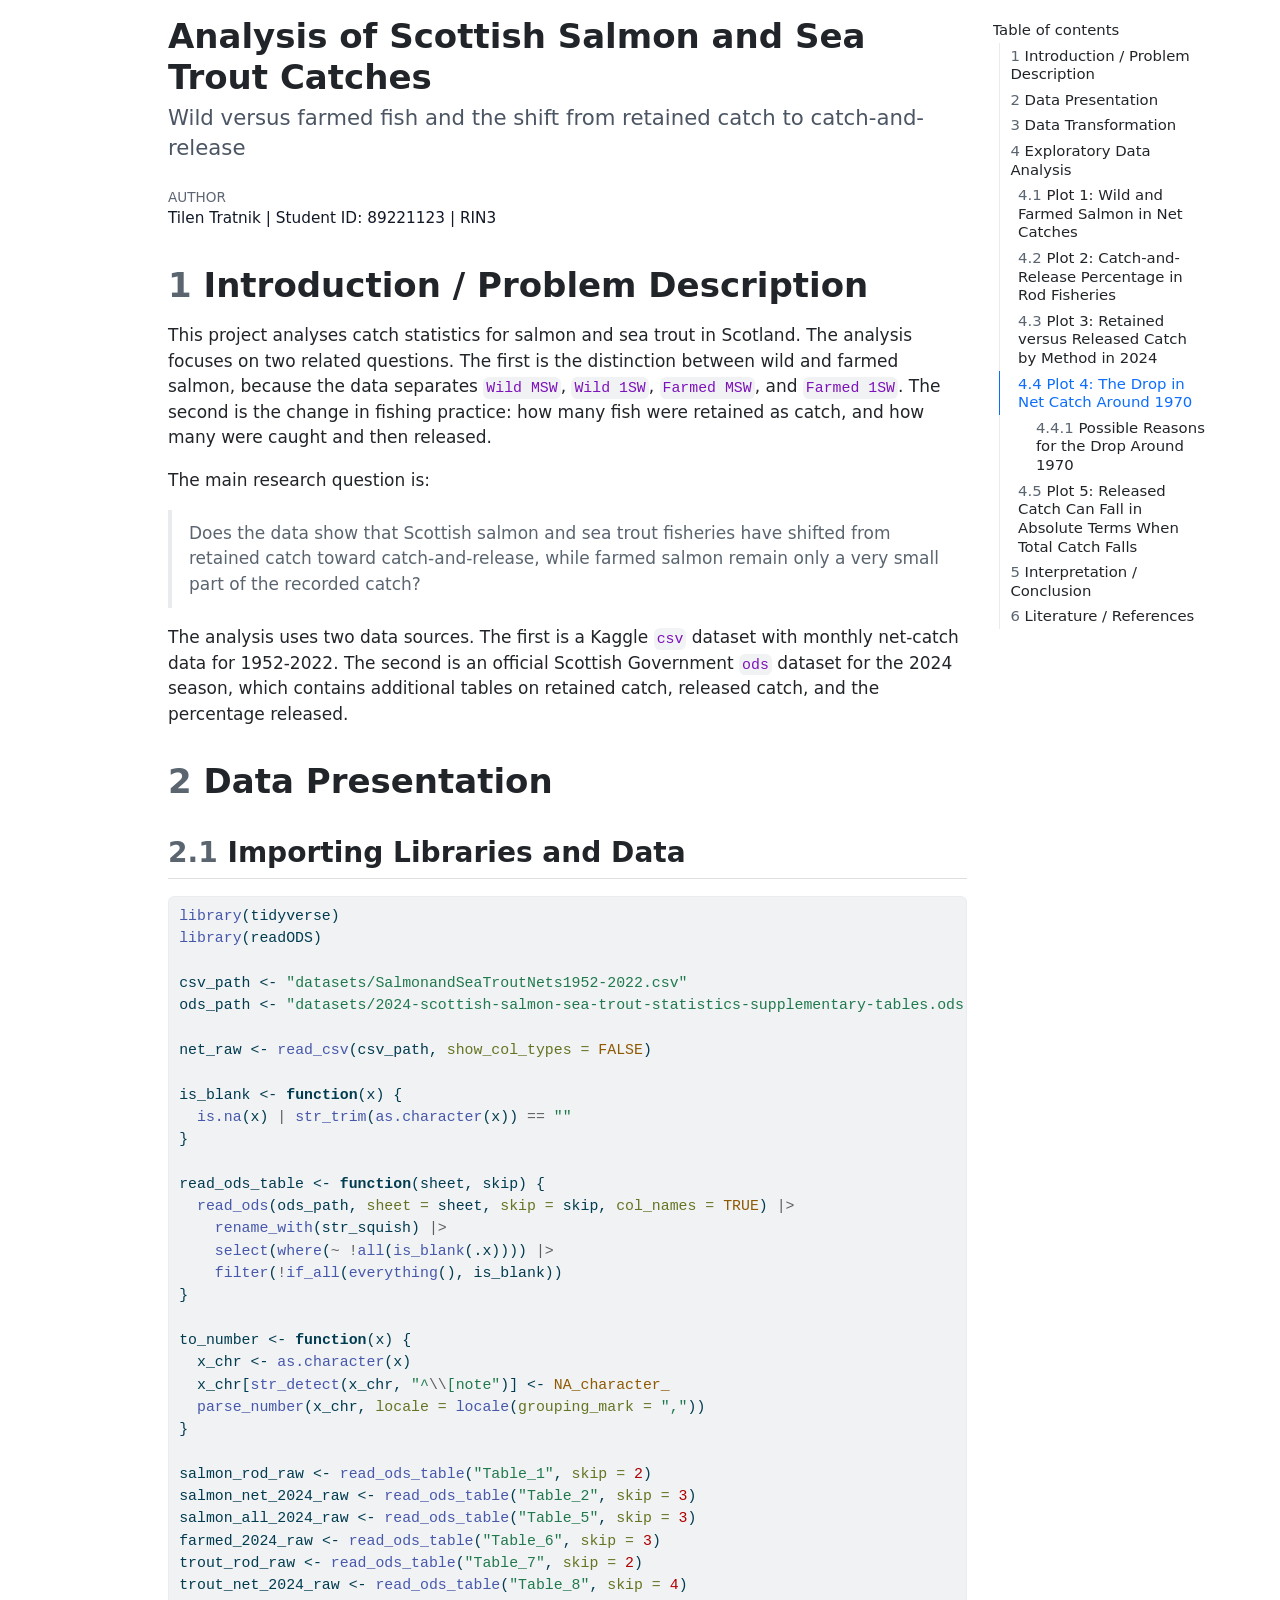
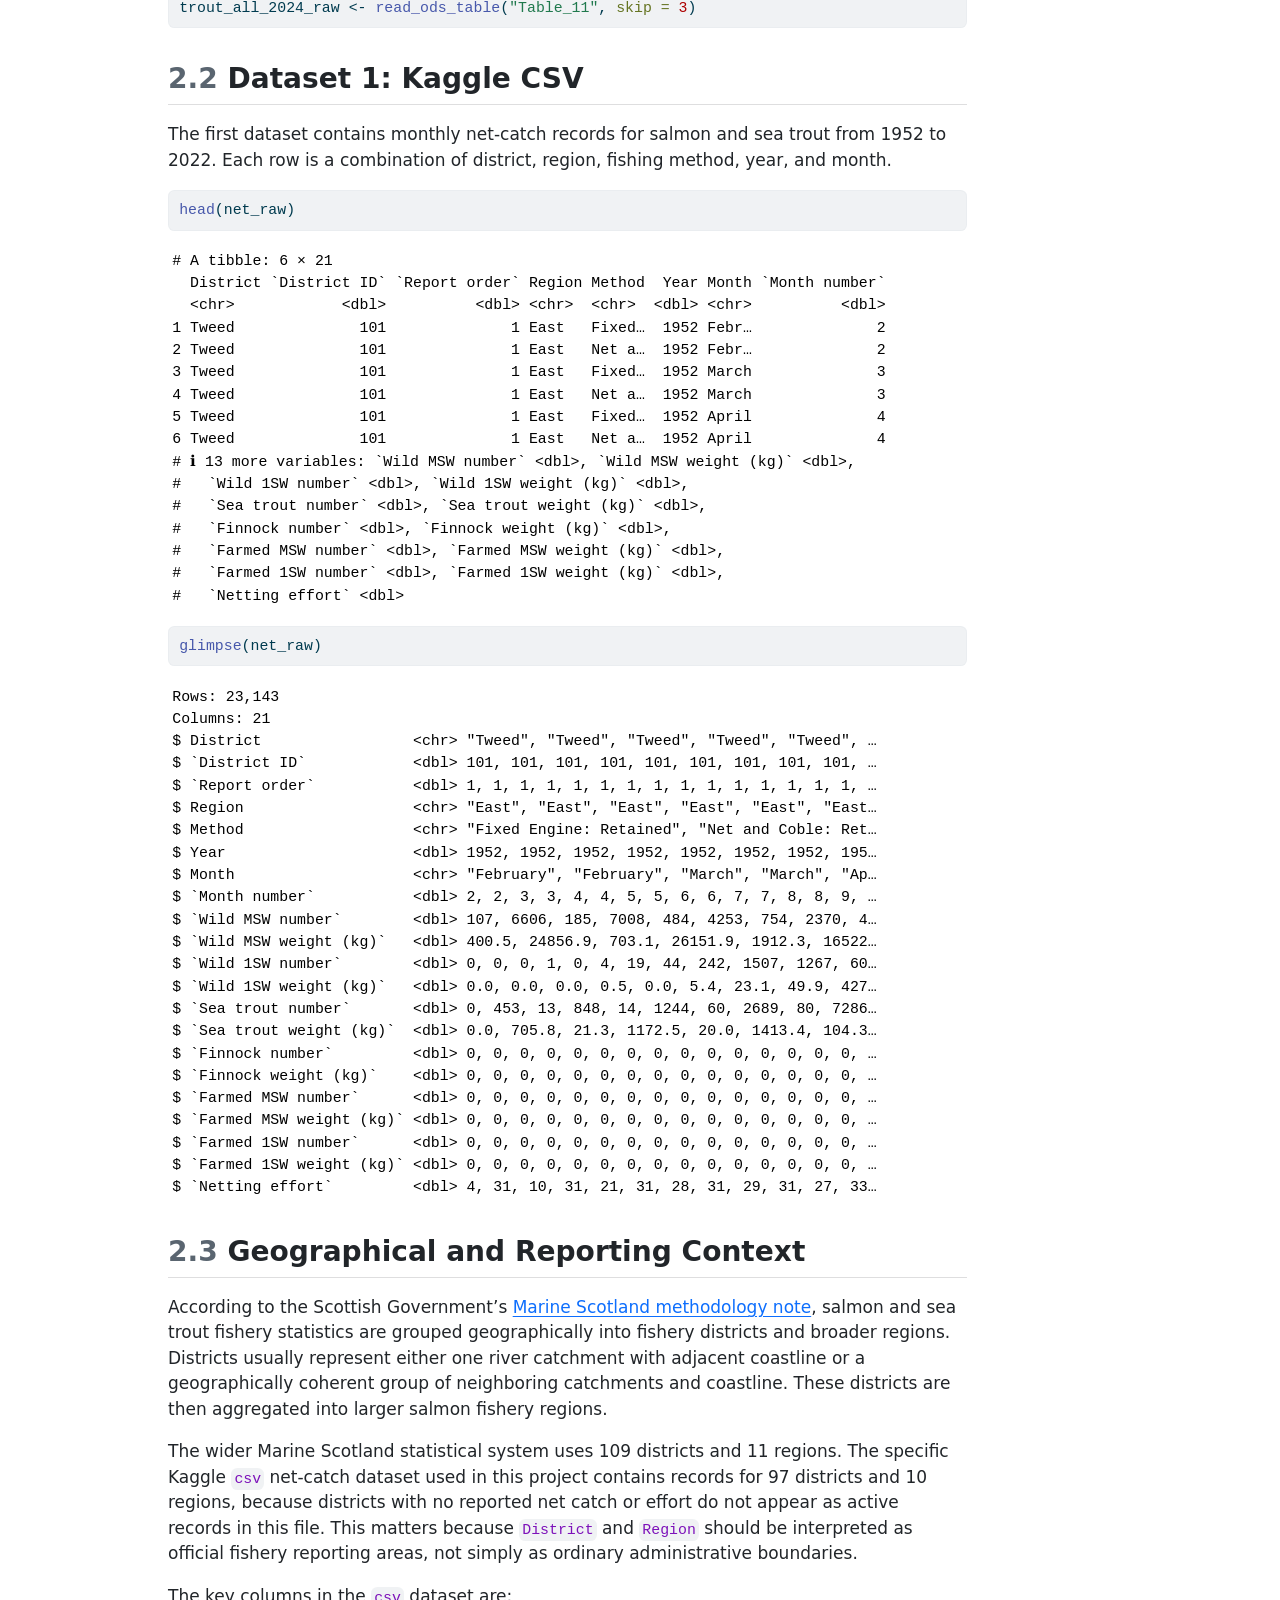
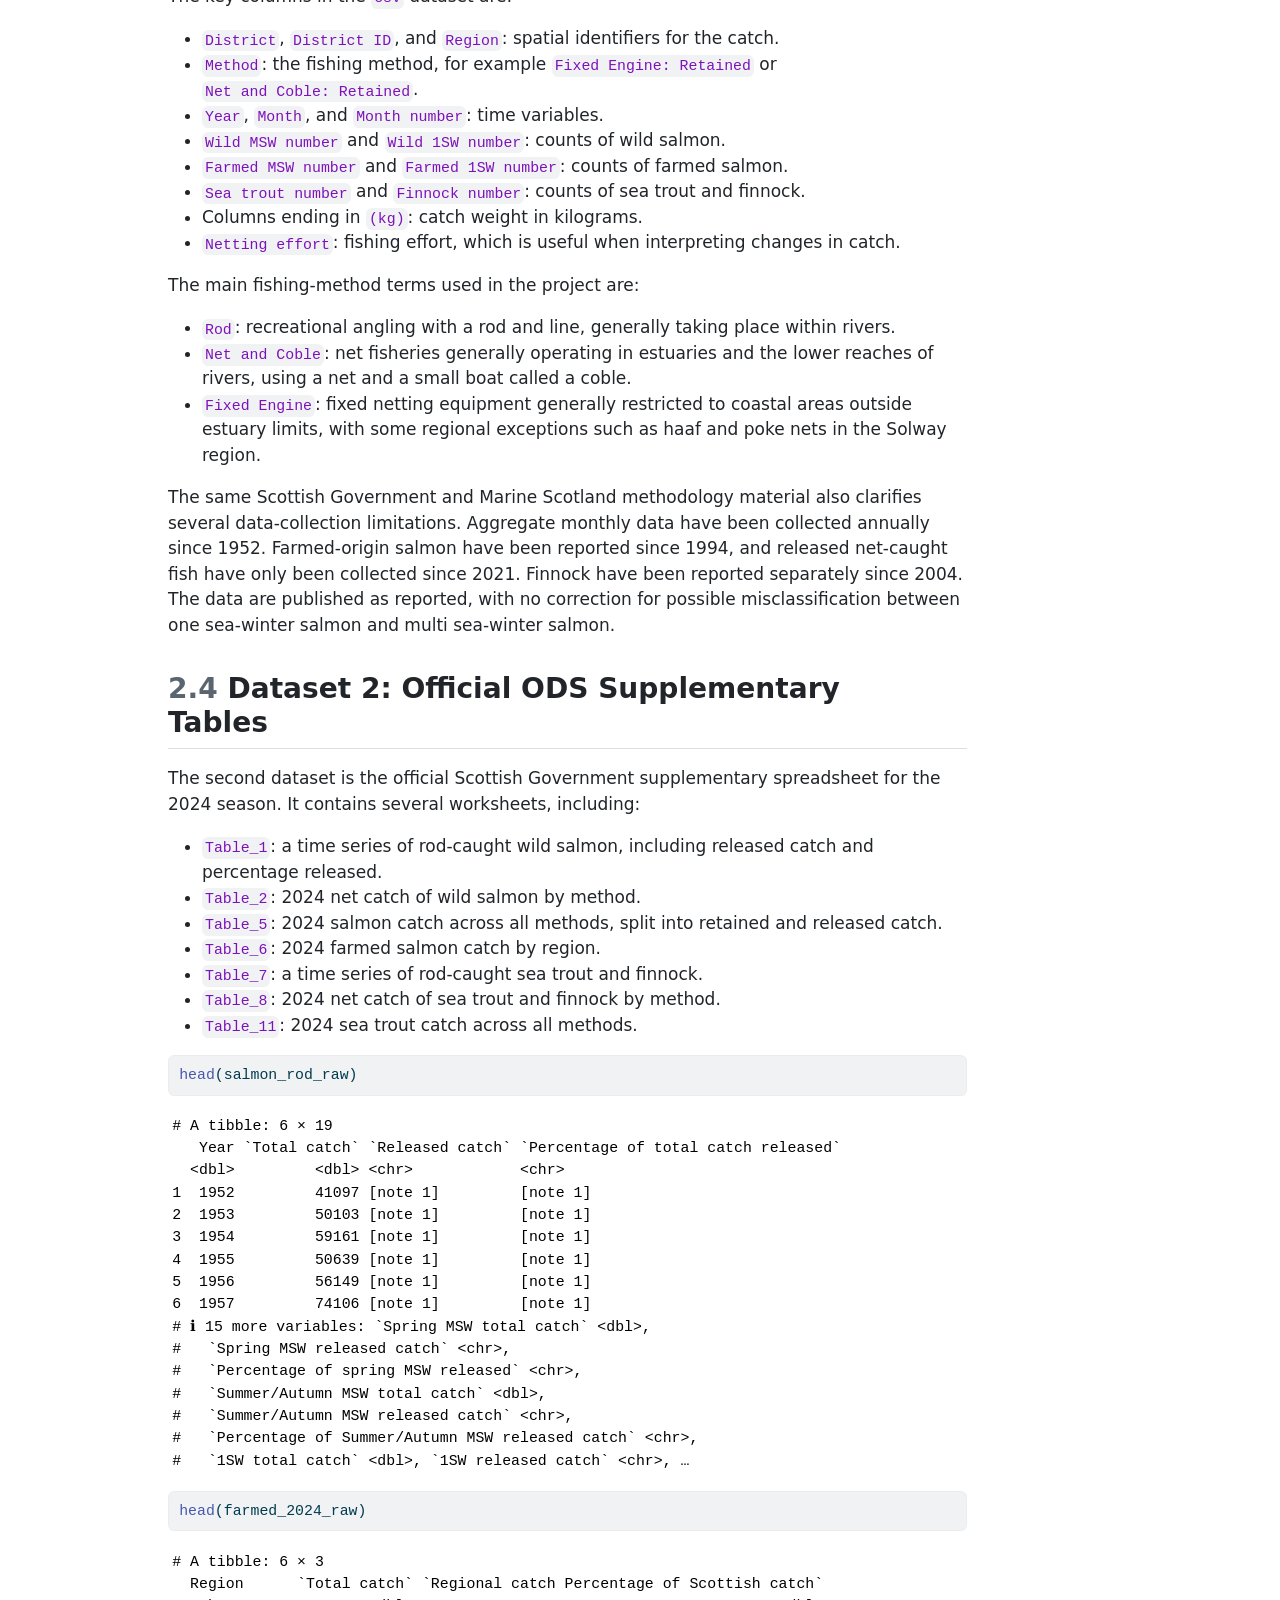
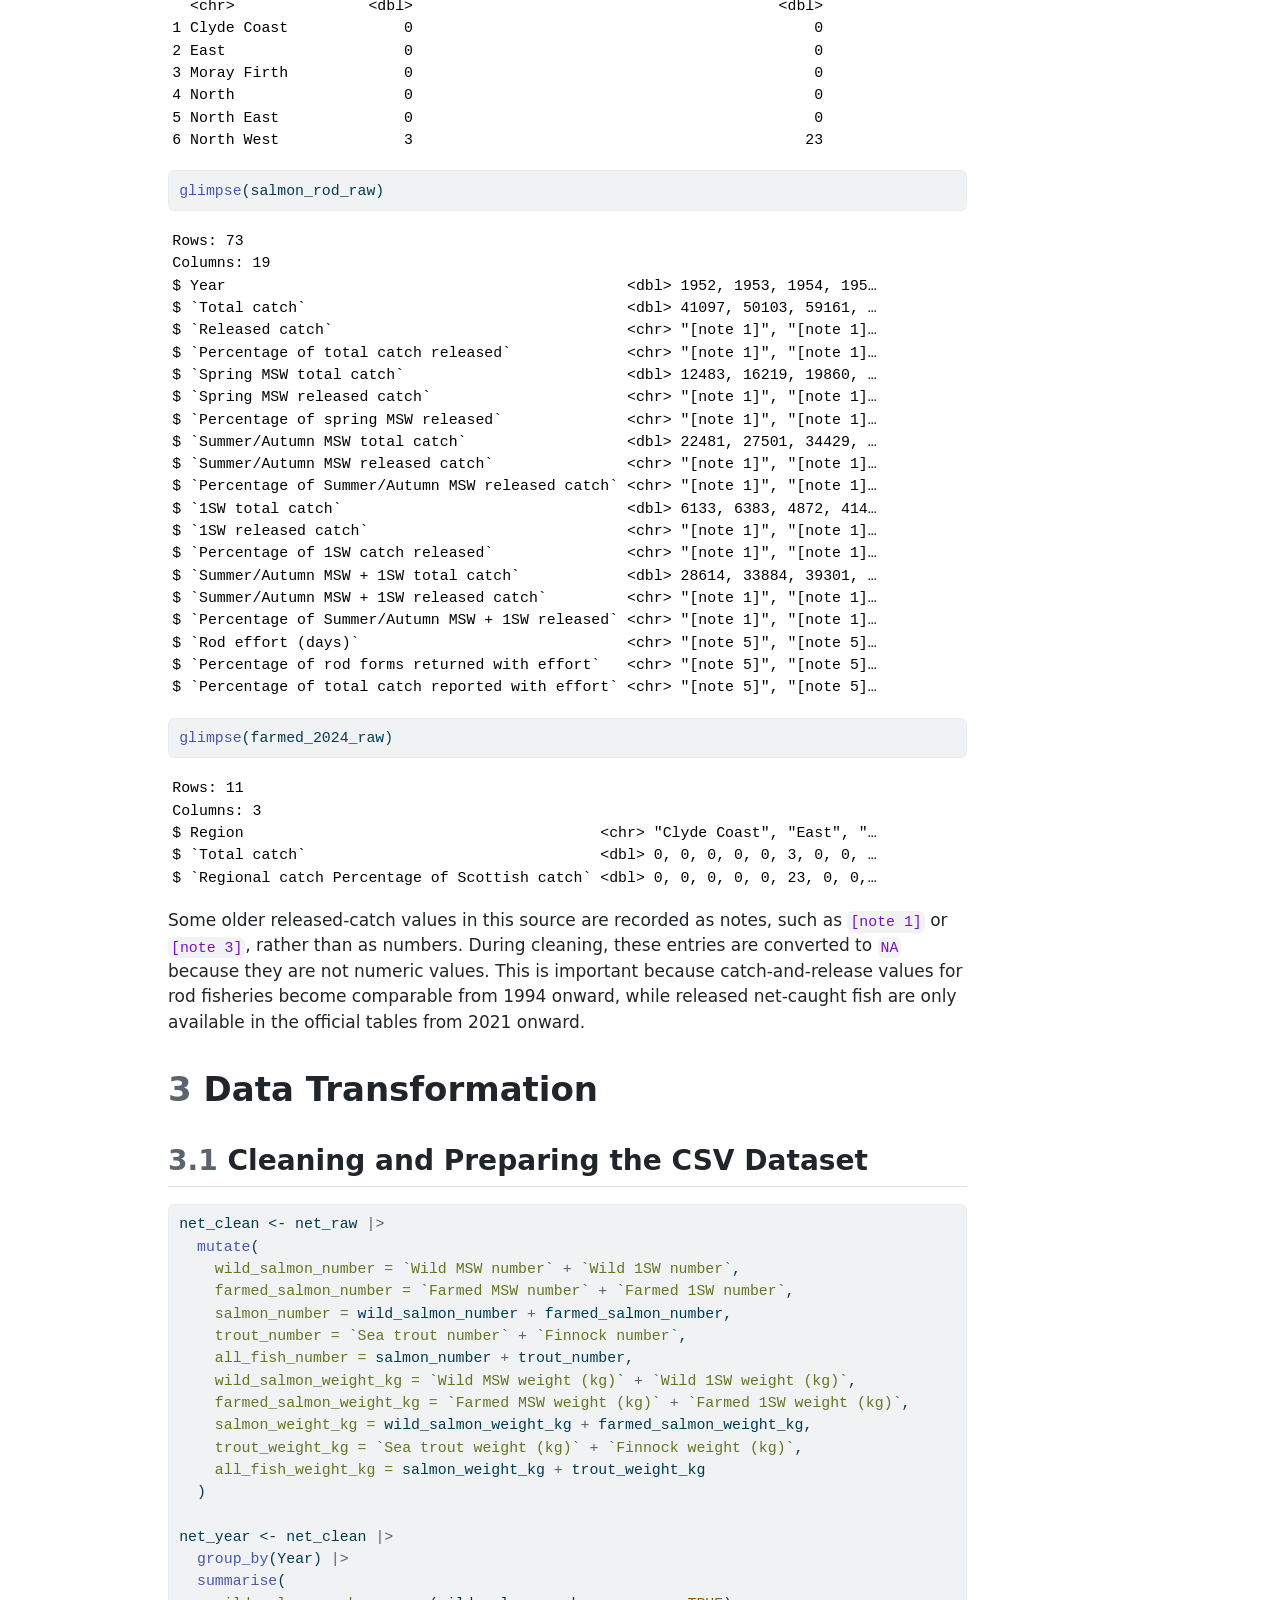
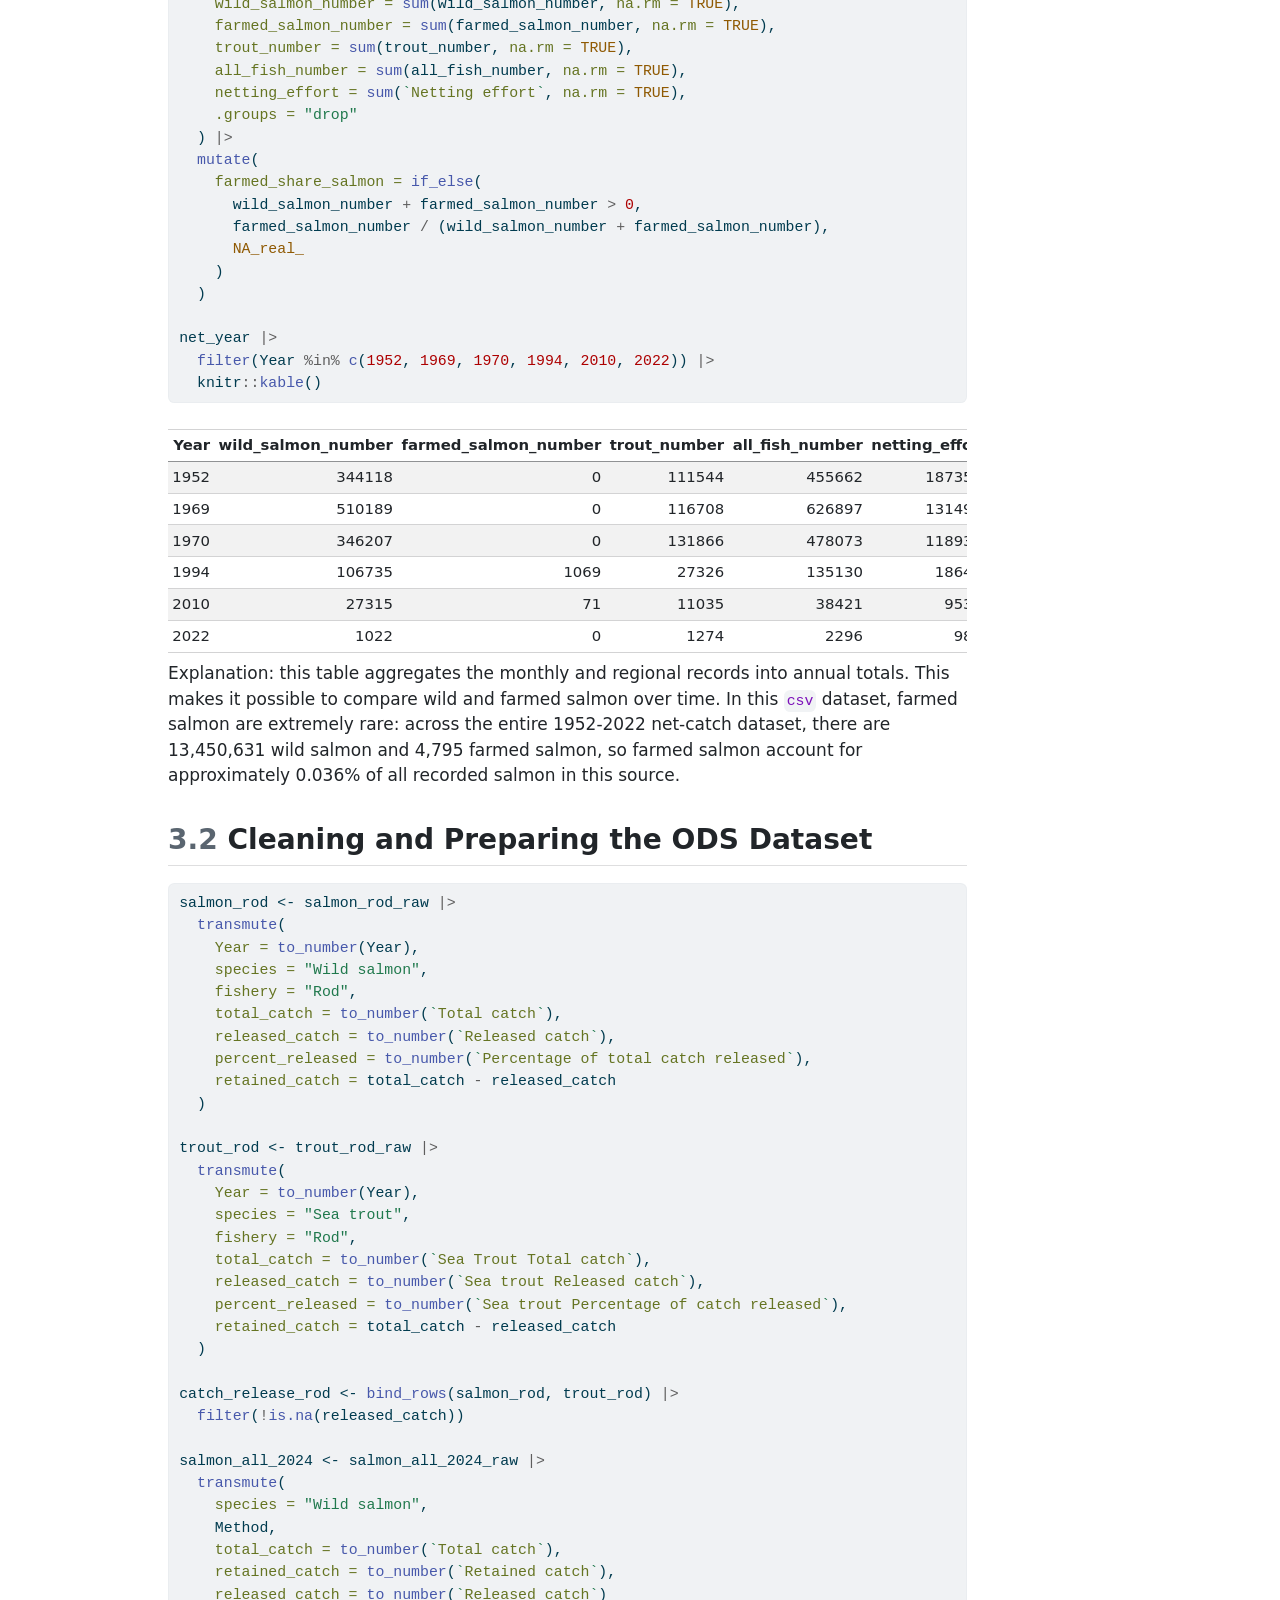
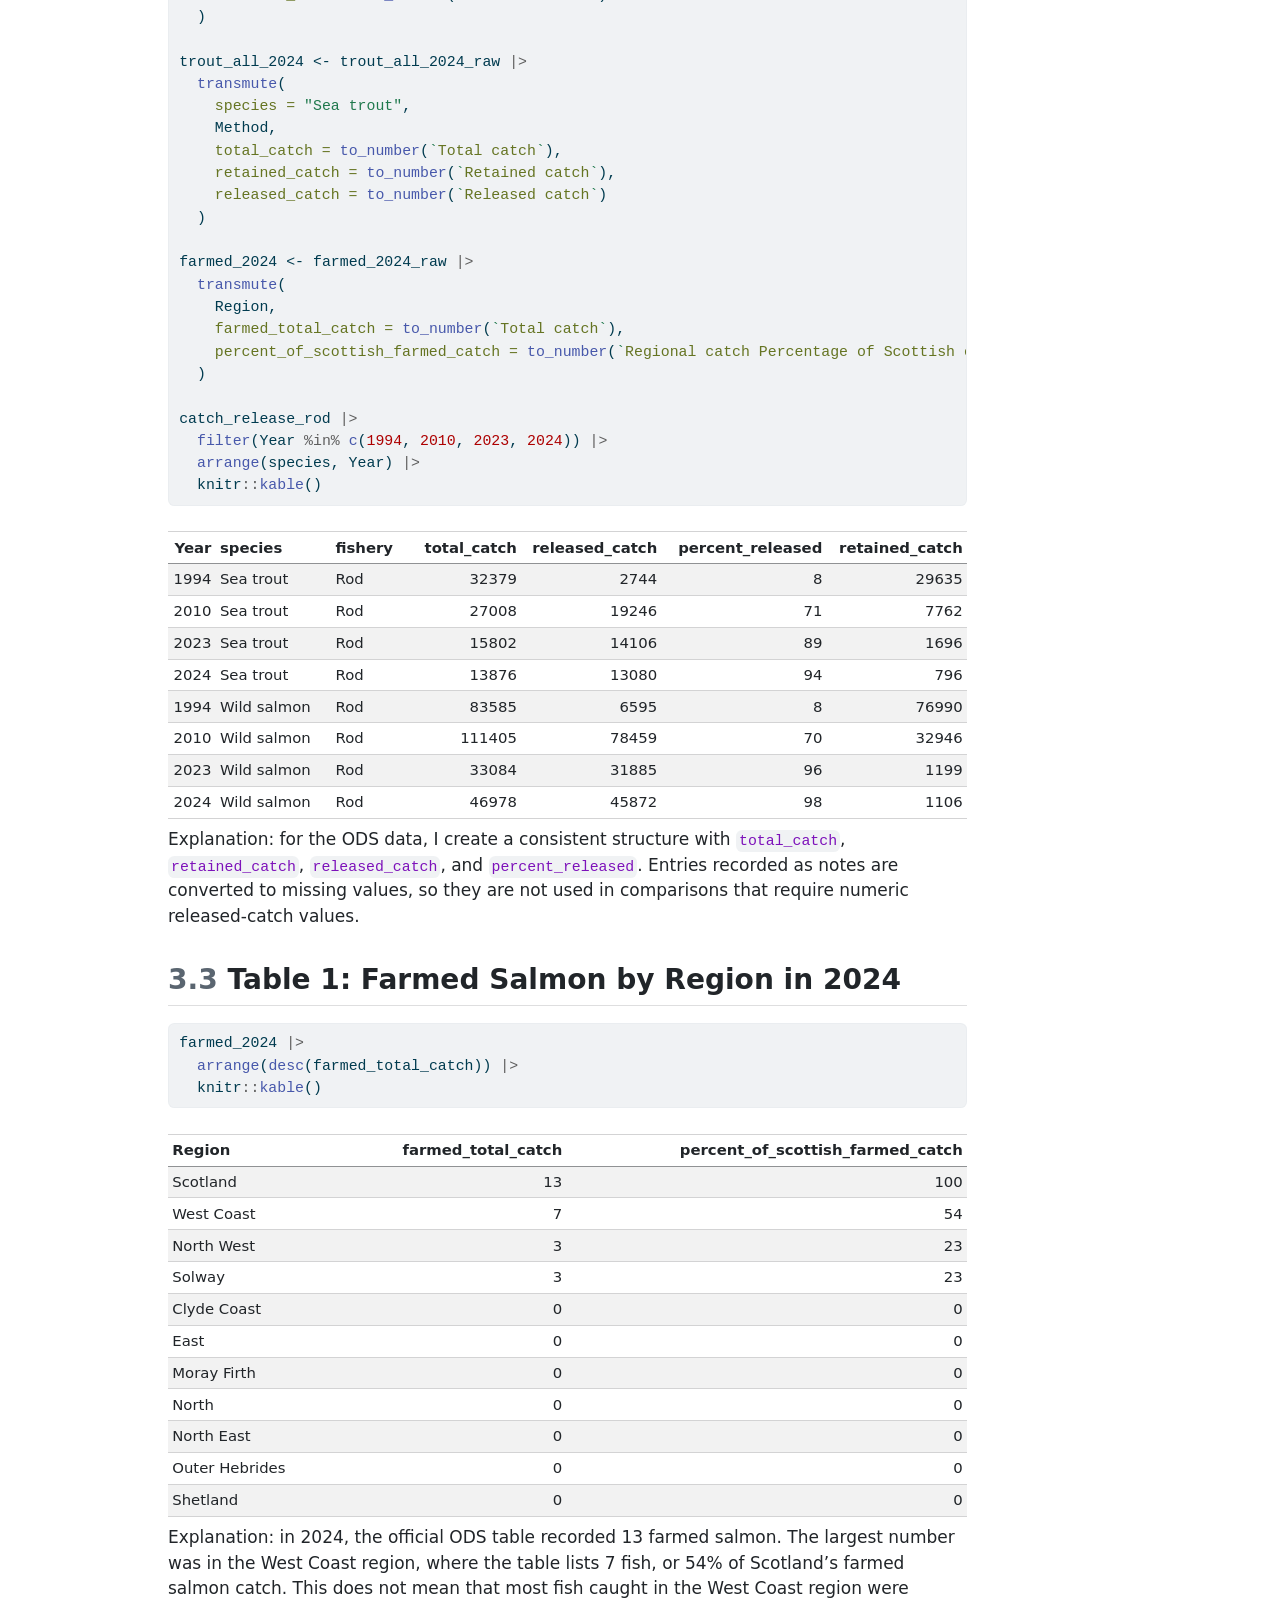
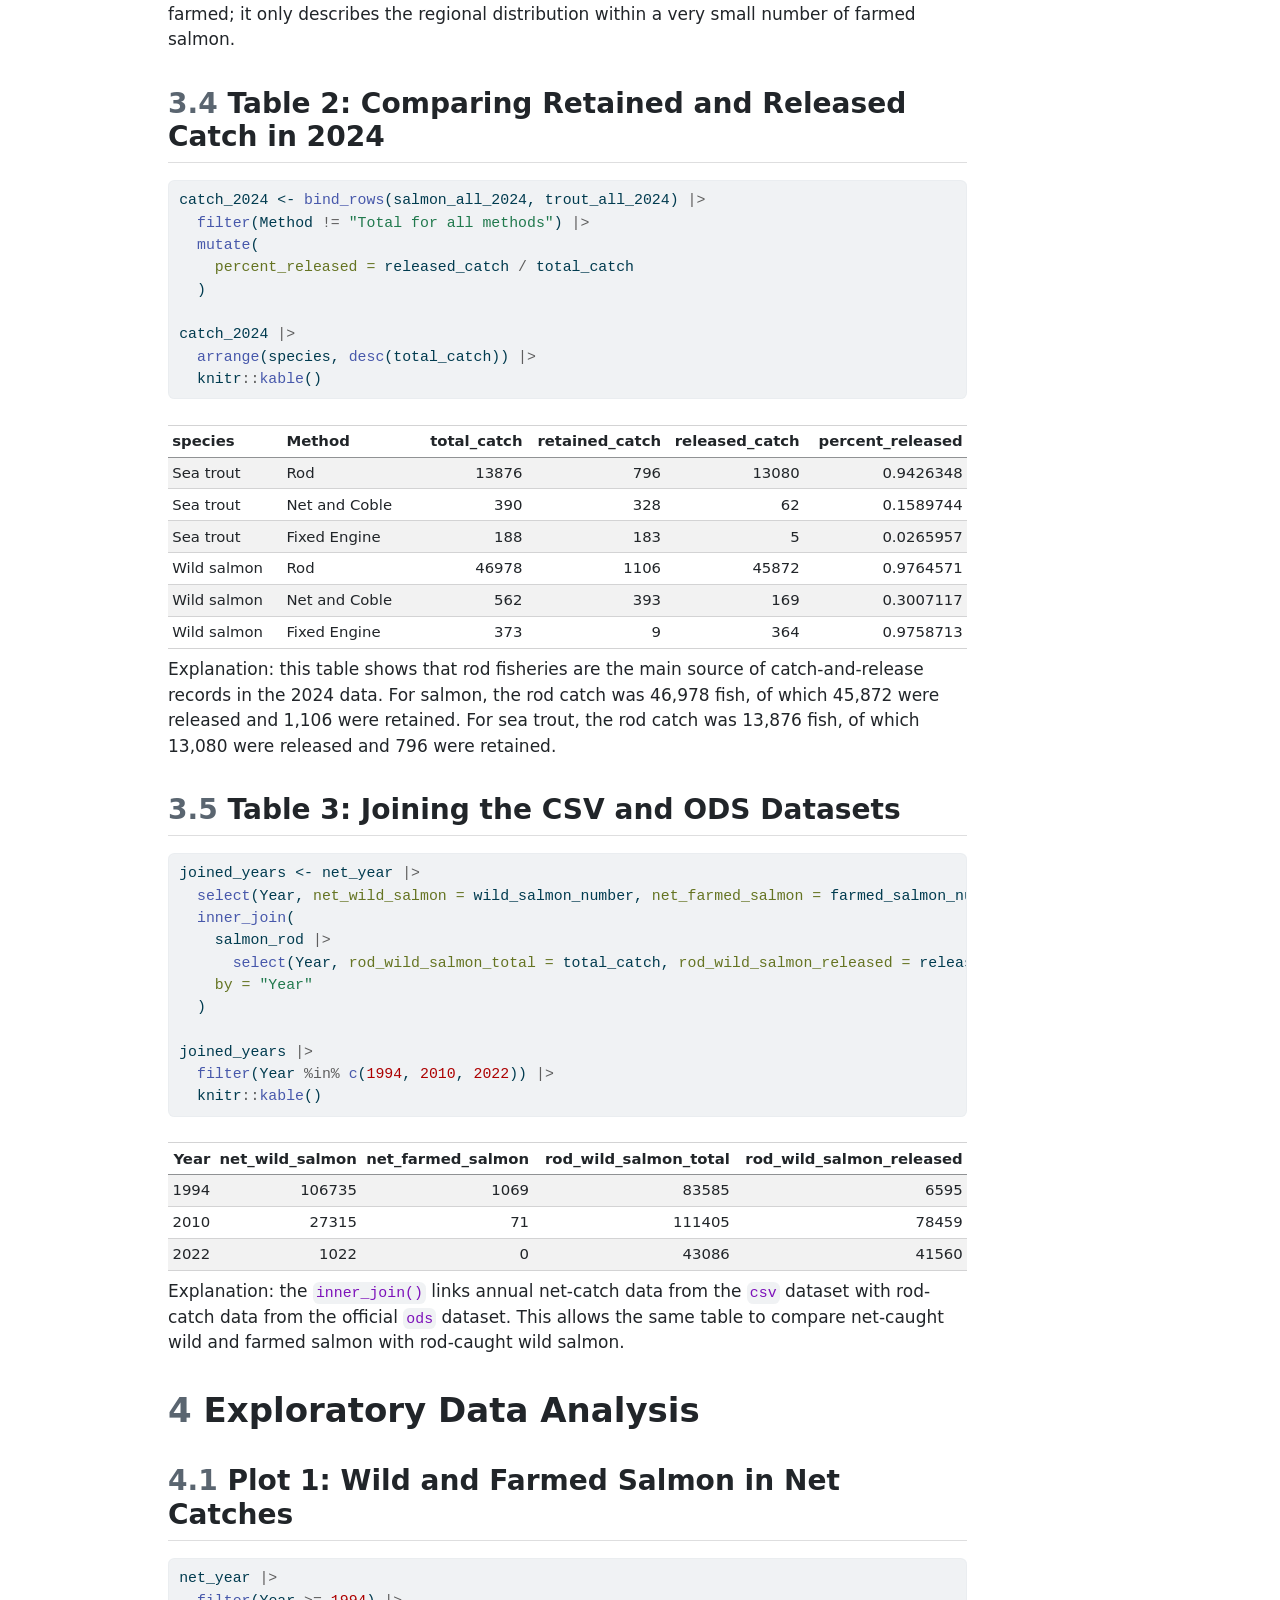
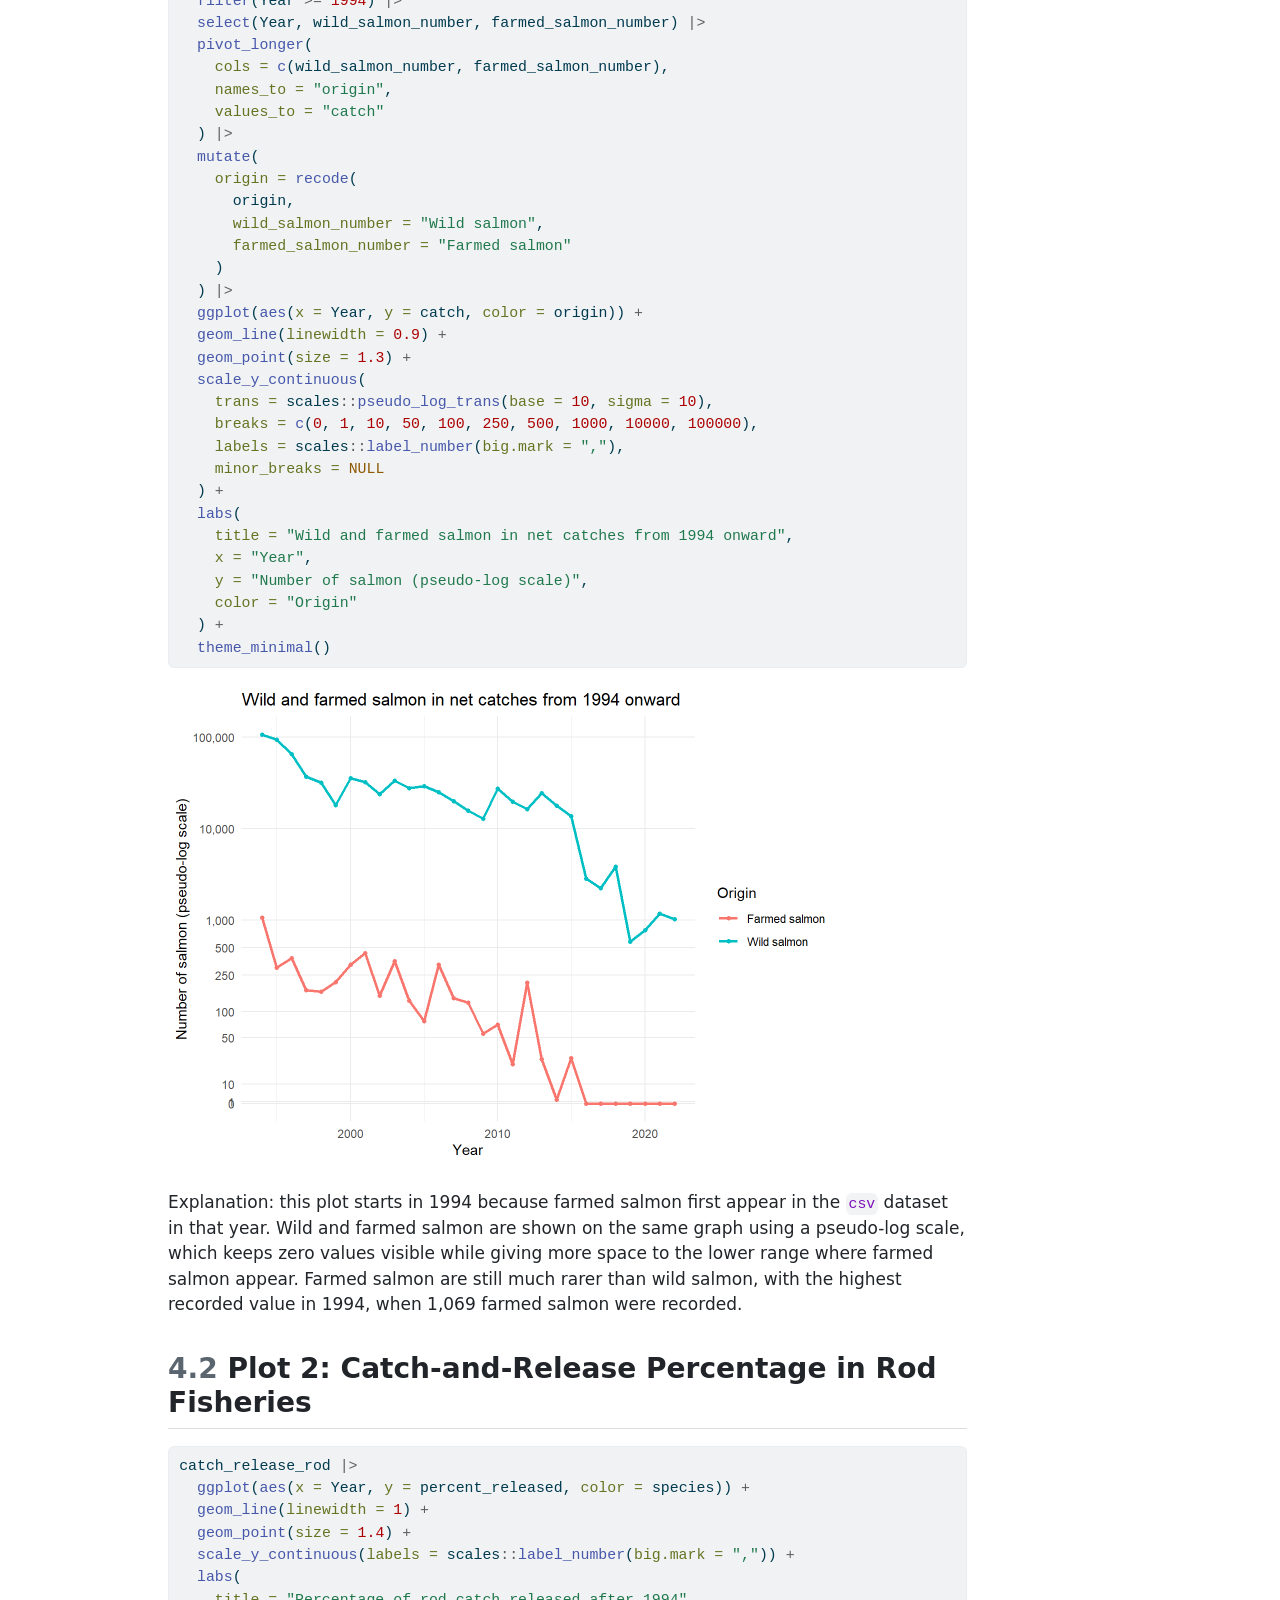
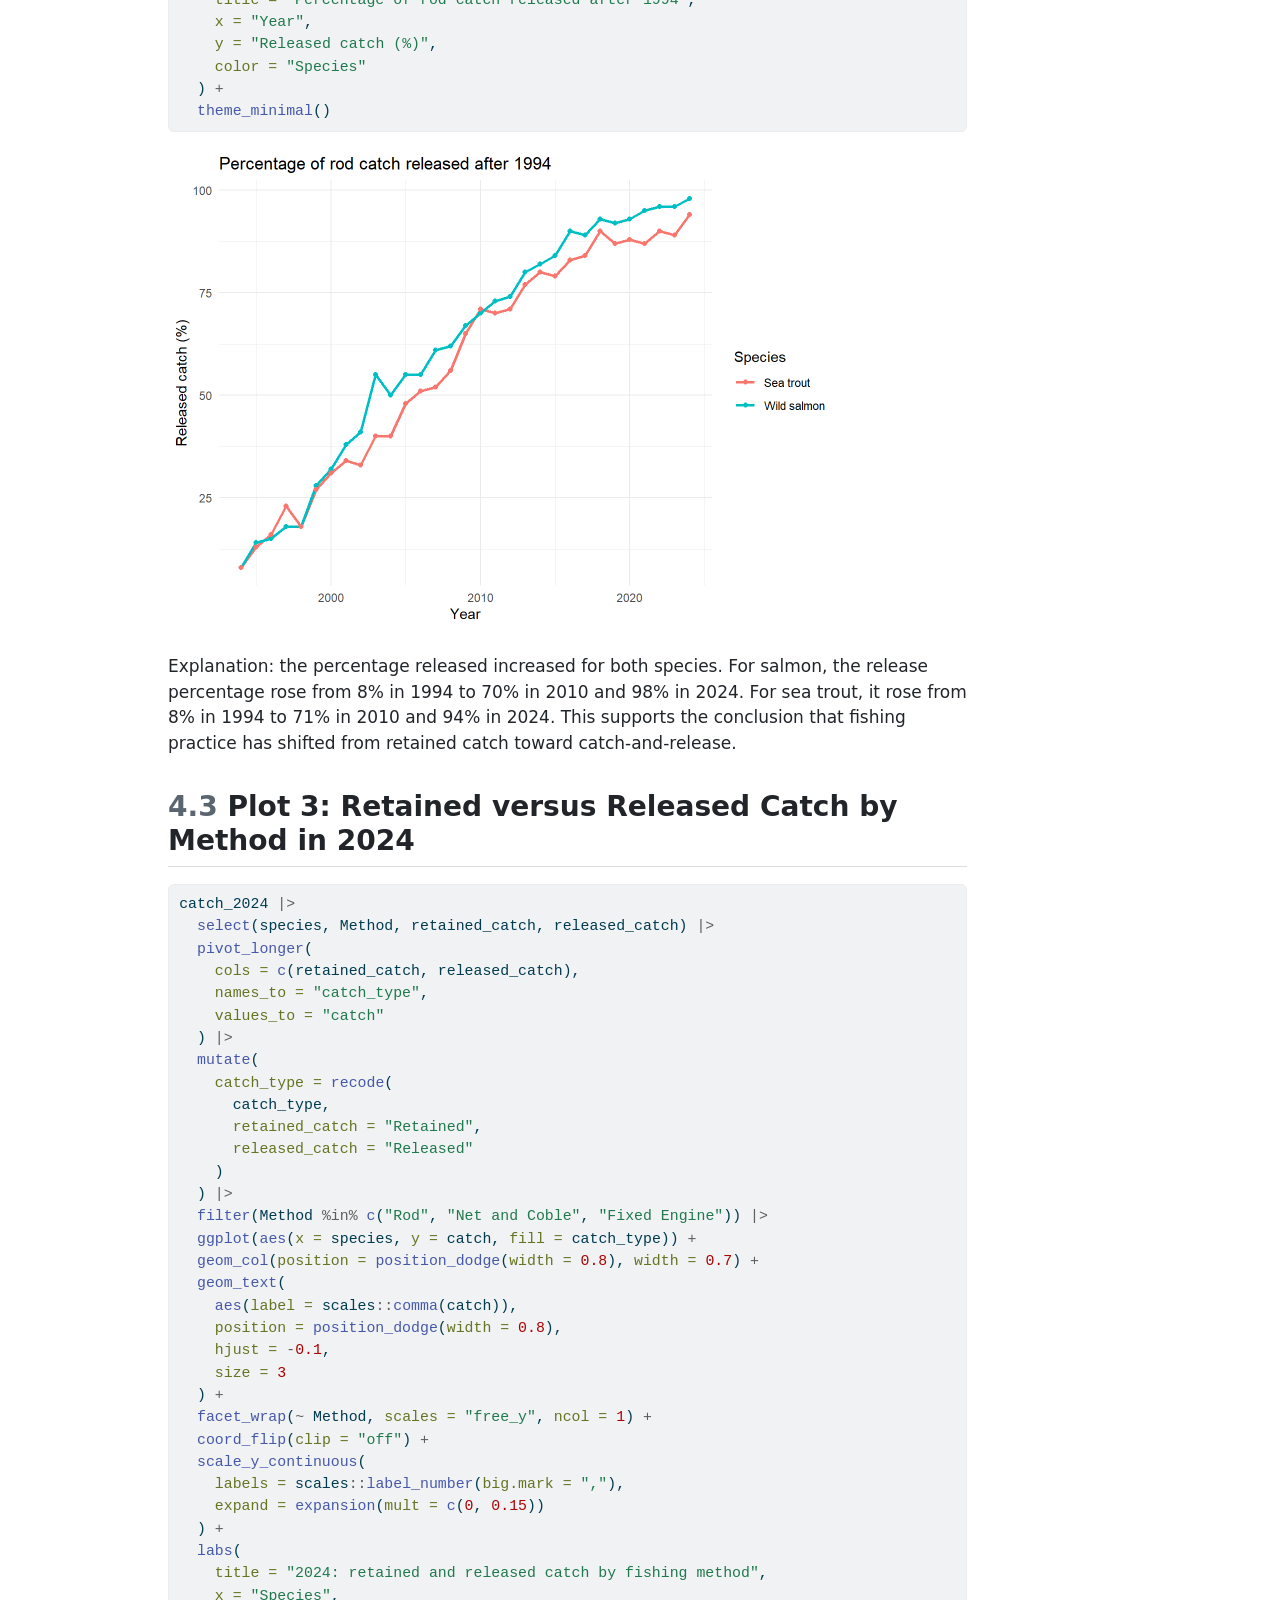
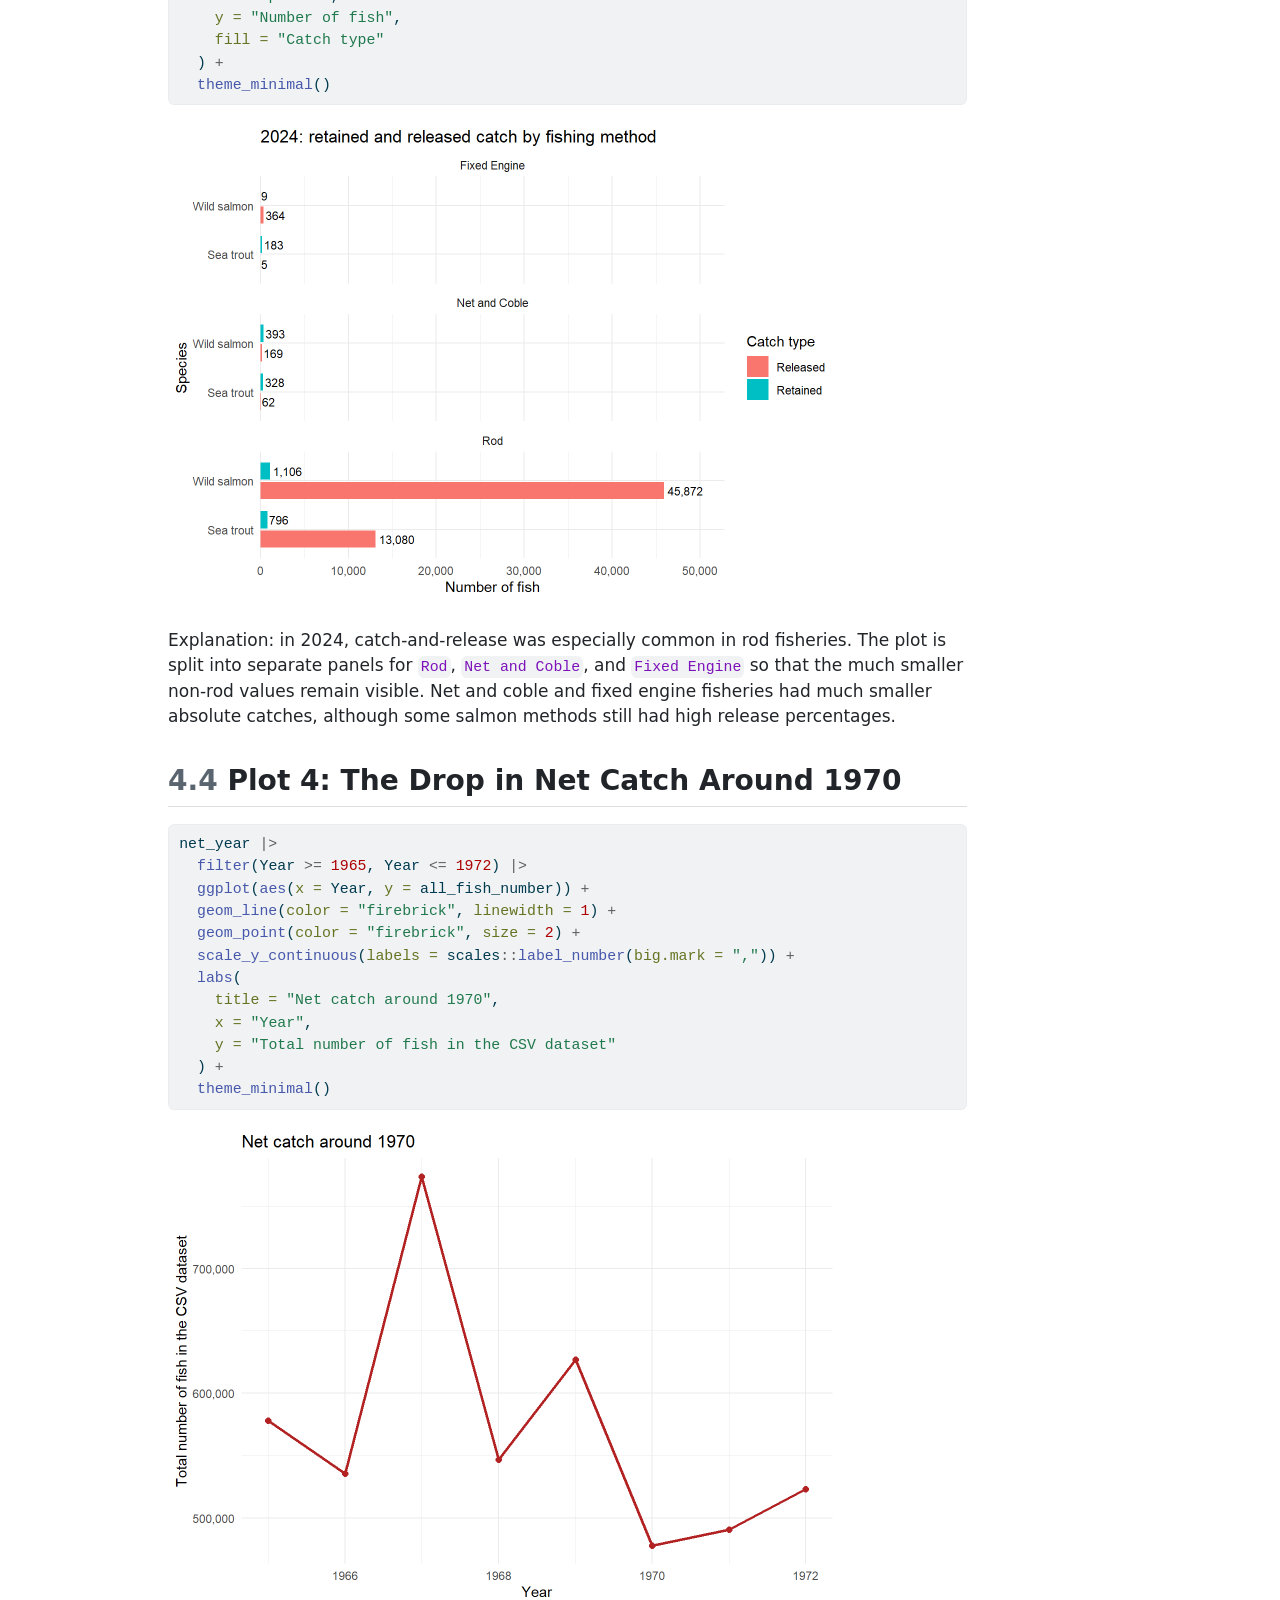
==== commit cdfd9f6f: "main-added crediting to the two sources" ====
--- a/Project/index.html
+++ b/Project/index.html
@@ -149,10 +149,9 @@
 <p>This project analyses catch statistics for salmon and sea trout in Scotland. The analysis focuses on two related questions. The first is the distinction between wild and farmed salmon, because the data separates <code>Wild MSW</code>, <code>Wild 1SW</code>, <code>Farmed MSW</code>, and <code>Farmed 1SW</code>. The second is the change in fishing practice: how many fish were retained as catch, and how many were caught and then released.</p>
 <p>The main research question is:</p>
 <blockquote class="blockquote">
-<p>Do the data show that Scottish salmon and sea trout fisheries have shifted from retained catch toward catch-and-release, while farmed salmon remain only a very small part of the recorded catch?</p>
+<p>Does the data show that Scottish salmon and sea trout fisheries have shifted from retained catch toward catch-and-release, while farmed salmon remain only a very small part of the recorded catch?</p>
 </blockquote>
 <p>The analysis uses two data sources. The first is a Kaggle <code>csv</code> dataset with monthly net-catch data for 1952-2022. The second is an official Scottish Government <code>ods</code> dataset for the 2024 season, which contains additional tables on retained catch, released catch, and the percentage released.</p>
-<p>An important limitation is that I do not infer causality where the data do not directly support it. When discussing decreases in catch, I distinguish between values calculated directly from the datasets and possible explanations from external sources.</p>
 </section>
 <section id="data-presentation" class="level1" data-number="2">
 <h1 data-number="2"><span class="header-section-number">2</span> Data Presentation</h1>
@@ -248,7 +247,7 @@
 </section>
 <section id="geographical-and-reporting-context" class="level2" data-number="2.3">
 <h2 data-number="2.3" class="anchored" data-anchor-id="geographical-and-reporting-context"><span class="header-section-number">2.3</span> Geographical and Reporting Context</h2>
-<p>Marine Scotland groups salmon and sea trout fishery statistics geographically into fishery districts and broader regions. Districts usually represent either one river catchment with adjacent coastline or a geographically coherent group of neighboring catchments and coastline. These districts are then aggregated into larger salmon fishery regions.</p>
+<p>According to the Scottish Government’s <a href="https://www.gov.scot/publications/collecting-marine-scotland-salmon-sea-trout-fishery-statistics-2/">Marine Scotland methodology note</a>, salmon and sea trout fishery statistics are grouped geographically into fishery districts and broader regions. Districts usually represent either one river catchment with adjacent coastline or a geographically coherent group of neighboring catchments and coastline. These districts are then aggregated into larger salmon fishery regions.</p>
 <p>The wider Marine Scotland statistical system uses 109 districts and 11 regions. The specific Kaggle <code>csv</code> net-catch dataset used in this project contains records for 97 districts and 10 regions, because districts with no reported net catch or effort do not appear as active records in this file. This matters because <code>District</code> and <code>Region</code> should be interpreted as official fishery reporting areas, not simply as ordinary administrative boundaries.</p>
 <p>The key columns in the <code>csv</code> dataset are:</p>
 <ul>
@@ -267,7 +266,7 @@
 <li><code>Net and Coble</code>: net fisheries generally operating in estuaries and the lower reaches of rivers, using a net and a small boat called a coble.</li>
 <li><code>Fixed Engine</code>: fixed netting equipment generally restricted to coastal areas outside estuary limits, with some regional exceptions such as haaf and poke nets in the Solway region.</li>
 </ul>
-<p>The attached Marine Scotland notes also clarify several data-collection limitations. Aggregate monthly data have been collected annually since 1952. Farmed-origin salmon have been reported since 1994, and released net-caught fish have only been collected since 2021. Finnock have been reported separately since 2004. The data are published as reported, with no correction for possible misclassification between one sea-winter salmon and multi sea-winter salmon.</p>
+<p>The same Scottish Government and Marine Scotland methodology material also clarifies several data-collection limitations. Aggregate monthly data have been collected annually since 1952. Farmed-origin salmon have been reported since 1994, and released net-caught fish have only been collected since 2021. Finnock have been reported separately since 2004. The data are published as reported, with no correction for possible misclassification between one sea-winter salmon and multi sea-winter salmon.</p>
 </section>
 <section id="dataset-2-official-ods-supplementary-tables" class="level2" data-number="2.4">
 <h2 data-number="2.4" class="anchored" data-anchor-id="dataset-2-official-ods-supplementary-tables"><span class="header-section-number">2.4</span> Dataset 2: Official ODS Supplementary Tables</h2>
@@ -1003,11 +1002,11 @@
 <p>Explanation: in the <code>csv</code> dataset, total net catch decreased from 626,897 fish in 1969 to 478,073 fish in 1970, a drop of approximately 23.7%. The decrease is strongest for wild salmon, where the recorded catch fell from 510,189 to 346,207 fish. Sea trout and finnock do not show the same 1969-1970 drop in this <code>csv</code> subset, so I do not interpret this result as a uniform biological decline across all species.</p>
 <section id="possible-reasons-for-the-drop-around-1970" class="level3" data-number="4.4.1">
 <h3 data-number="4.4.1" class="anchored" data-anchor-id="possible-reasons-for-the-drop-around-1970"><span class="header-section-number">4.4.1</span> Possible Reasons for the Drop Around 1970</h3>
-<p>This section is interpretive and is therefore separated from the direct calculations. The datasets do not prove the cause of the drop, but they suggest several possible directions for explanation:</p>
+<p>This section is interpretive and is therefore separated from the direct calculations. The datasets do not prove the cause of the drop, but they suggest several possible directions for explanation. The first two points are calculated from the project datasets, while the environmental context is credited to the external Queen’s University Belfast source listed in the references.</p>
 <ul>
-<li>Fishing effort in the <code>csv</code> dataset decreased from 13,149 in 1969 to 11,893 in 1970. Part of the drop may therefore be related to reduced fishing intensity, although the decrease in wild salmon catch is larger than the change in effort alone.</li>
-<li>The official ODS tables for salmon net fisheries also show a decrease in fixed engine and net and coble catches between 1969 and 1970, while rod-caught salmon did not decrease in the same year. This suggests that the drop is especially visible in net fisheries.</li>
-<li>An external source from Queen’s University Belfast describes south-west Scotland as having been strongly affected by freshwater acidification in the later twentieth century. It states that by the 1970s, brown trout populations had disappeared or declined sharply in some lakes. This is a plausible environmental context for pressure on salmonid populations, but it is not direct proof of the national salmon-catch pattern in this dataset.</li>
+<li>In the Kaggle <code>csv</code> dataset, fishing effort decreased from 13,149 in 1969 to 11,893 in 1970. Part of the drop may therefore be related to reduced fishing intensity, although the decrease in wild salmon catch is larger than the change in effort alone.</li>
+<li>In the official Scottish Government ODS supplementary tables, salmon net fisheries also show a decrease in fixed engine and net and coble catches between 1969 and 1970, while rod-caught salmon did not decrease in the same year. This suggests that the drop is especially visible in net fisheries.</li>
+<li>Queen’s University Belfast’s article <a href="https://www.qub.ac.uk/Research/GRI/TheInstituteforGlobalFoodSecurity/institute-for-global-security-news/NewsArchive2019/BrownTroutresearch.html">Tracking the genes of brown-trout populations</a> describes south-west Scotland as having been strongly affected by freshwater acidification in the later twentieth century. It states that by the 1970s, brown trout populations had disappeared or declined sharply in some lakes. This is a plausible environmental context for pressure on salmonid populations, but it is not direct proof of the national salmon-catch pattern in this dataset.</li>
 </ul>
 </section>
 </section>
@@ -1066,7 +1065,7 @@
 <li>Kaggle dataset: <a href="https://www.kaggle.com/datasets/mikhail1681/salmon-catch-statistics-for-scotland-19522022" class="uri">https://www.kaggle.com/datasets/mikhail1681/salmon-catch-statistics-for-scotland-19522022</a></li>
 <li>Scottish Government, <code>Scottish salmon and sea trout fishery statistics 2024</code>, supporting documents: <a href="https://www.gov.scot/publications/scottish-salmon-sea-trout-fishery-statistics-2024/documents/" class="uri">https://www.gov.scot/publications/scottish-salmon-sea-trout-fishery-statistics-2024/documents/</a></li>
 <li>Scottish Government, <code>Scottish salmon and sea trout fishery statistics 2024</code>, publication summary: <a href="https://www.gov.scot/publications/scottish-salmon-sea-trout-fishery-statistics-2024/" class="uri">https://www.gov.scot/publications/scottish-salmon-sea-trout-fishery-statistics-2024/</a></li>
-<li>Marine Scotland explanatory notes supplied with the salmon and sea trout fishery statistics dataset.</li>
+<li>Scottish Government / Marine Scotland, <code>Collecting the Marine Scotland salmon and sea trout fishery statistics</code>: <a href="https://www.gov.scot/publications/collecting-marine-scotland-salmon-sea-trout-fishery-statistics-2/" class="uri">https://www.gov.scot/publications/collecting-marine-scotland-salmon-sea-trout-fishery-statistics-2/</a></li>
 <li>Queen’s University Belfast, <code>Tracking the genes of brown-trout populations</code>: <a href="https://www.qub.ac.uk/Research/GRI/TheInstituteforGlobalFoodSecurity/institute-for-global-security-news/NewsArchive2019/BrownTroutresearch.html" class="uri">https://www.qub.ac.uk/Research/GRI/TheInstituteforGlobalFoodSecurity/institute-for-global-security-news/NewsArchive2019/BrownTroutresearch.html</a></li>
 </ul>
 </section>
